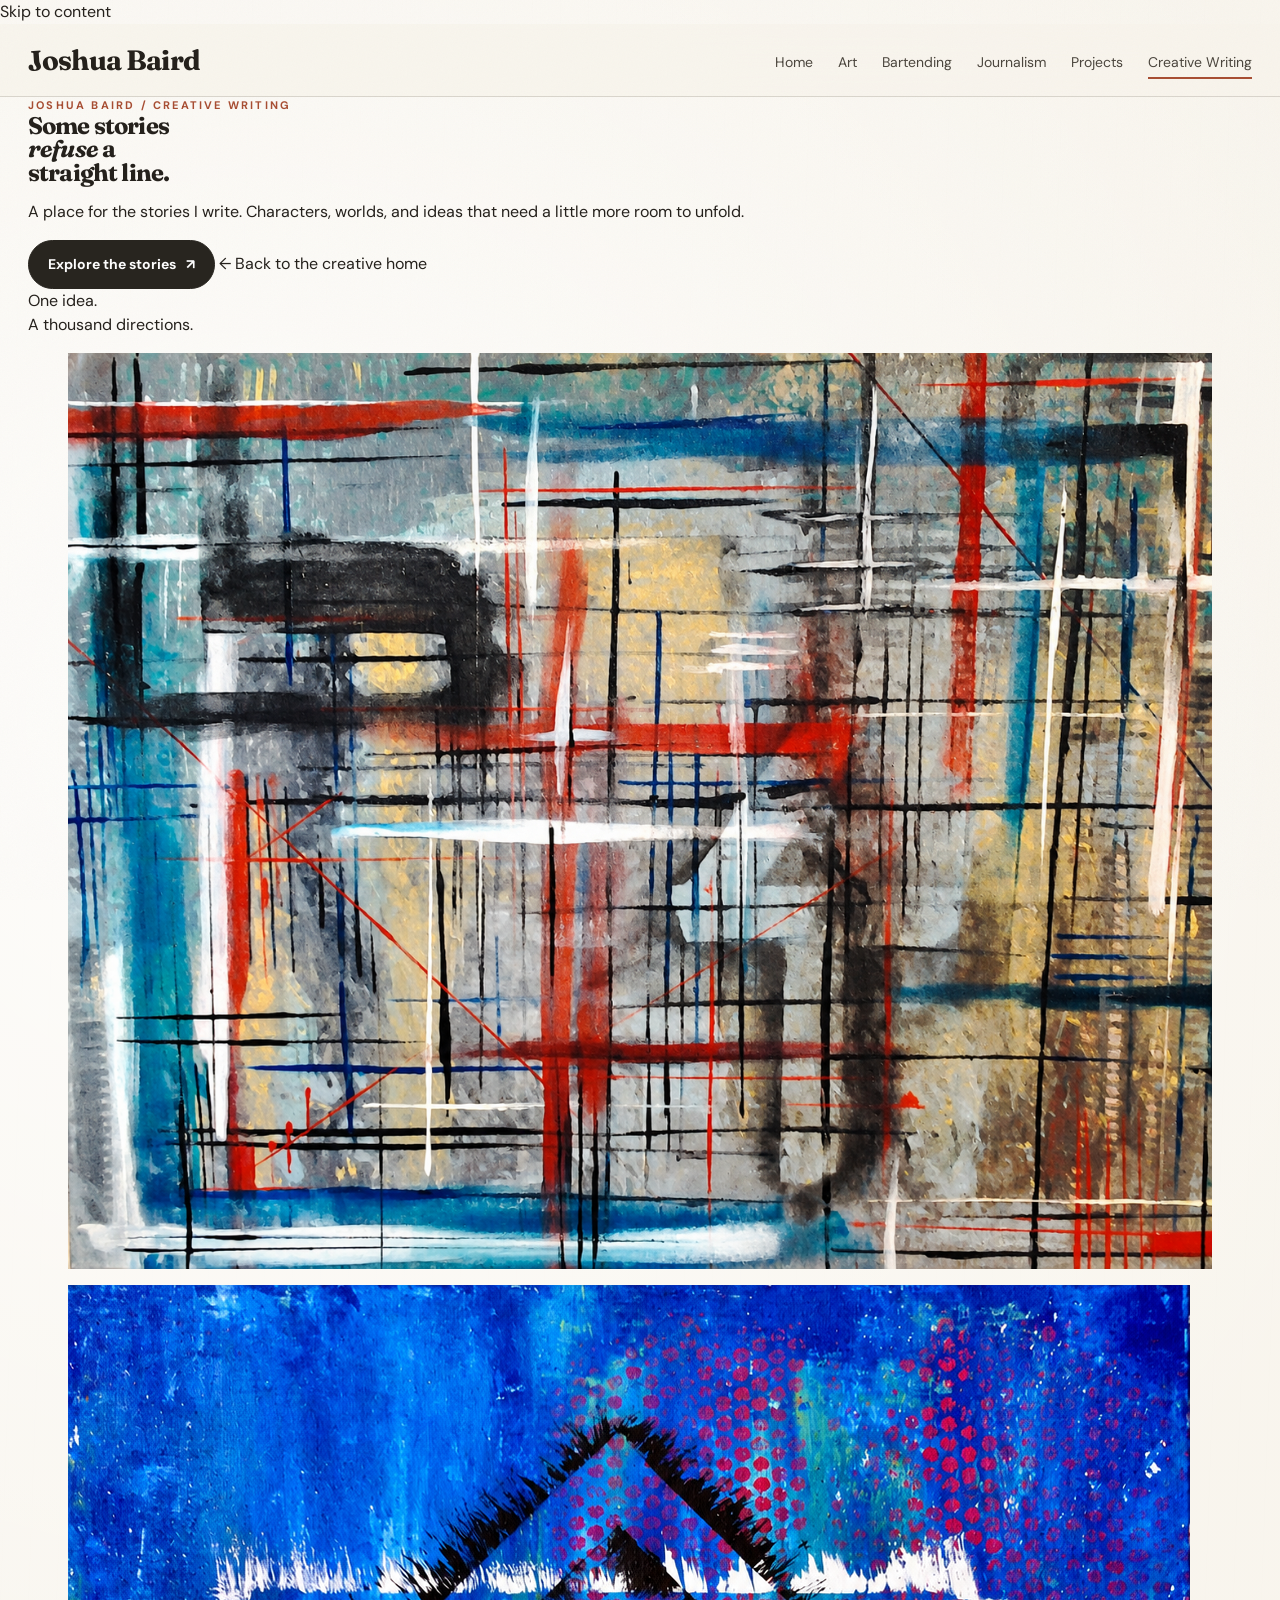
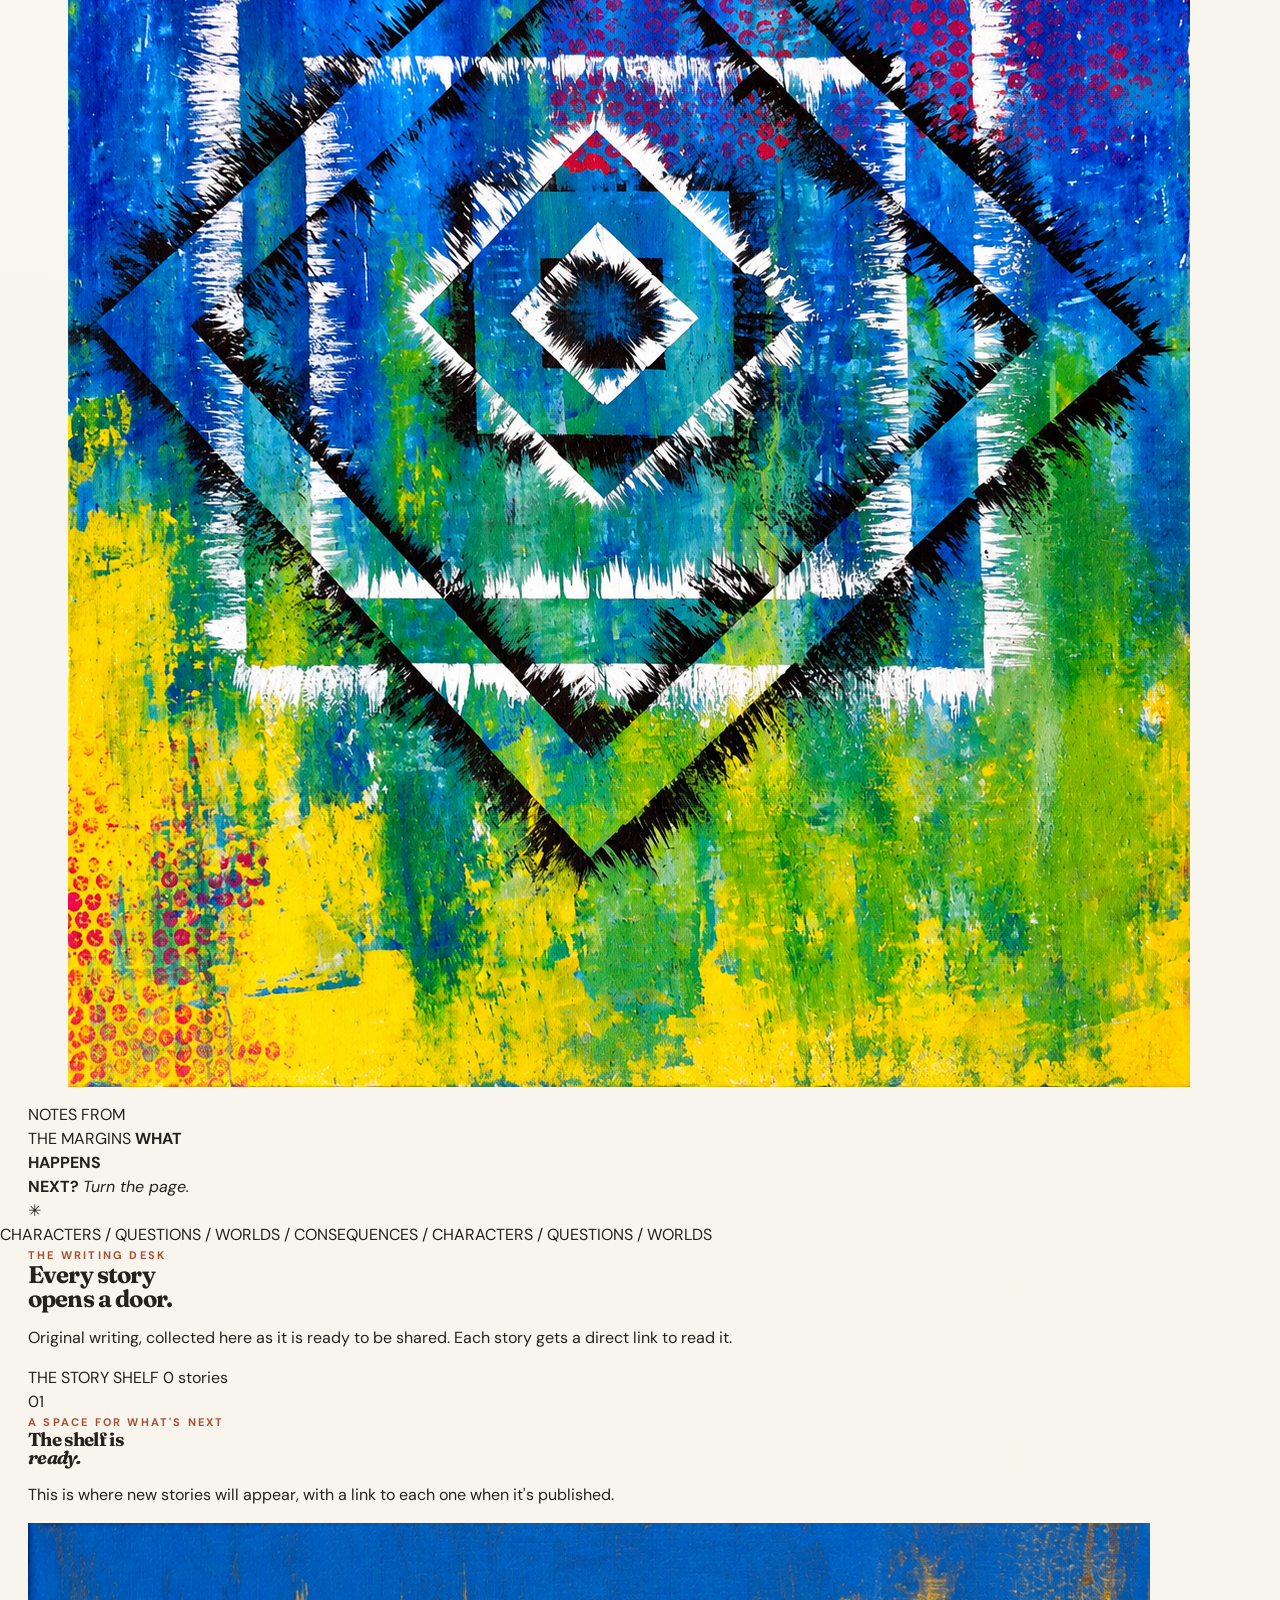
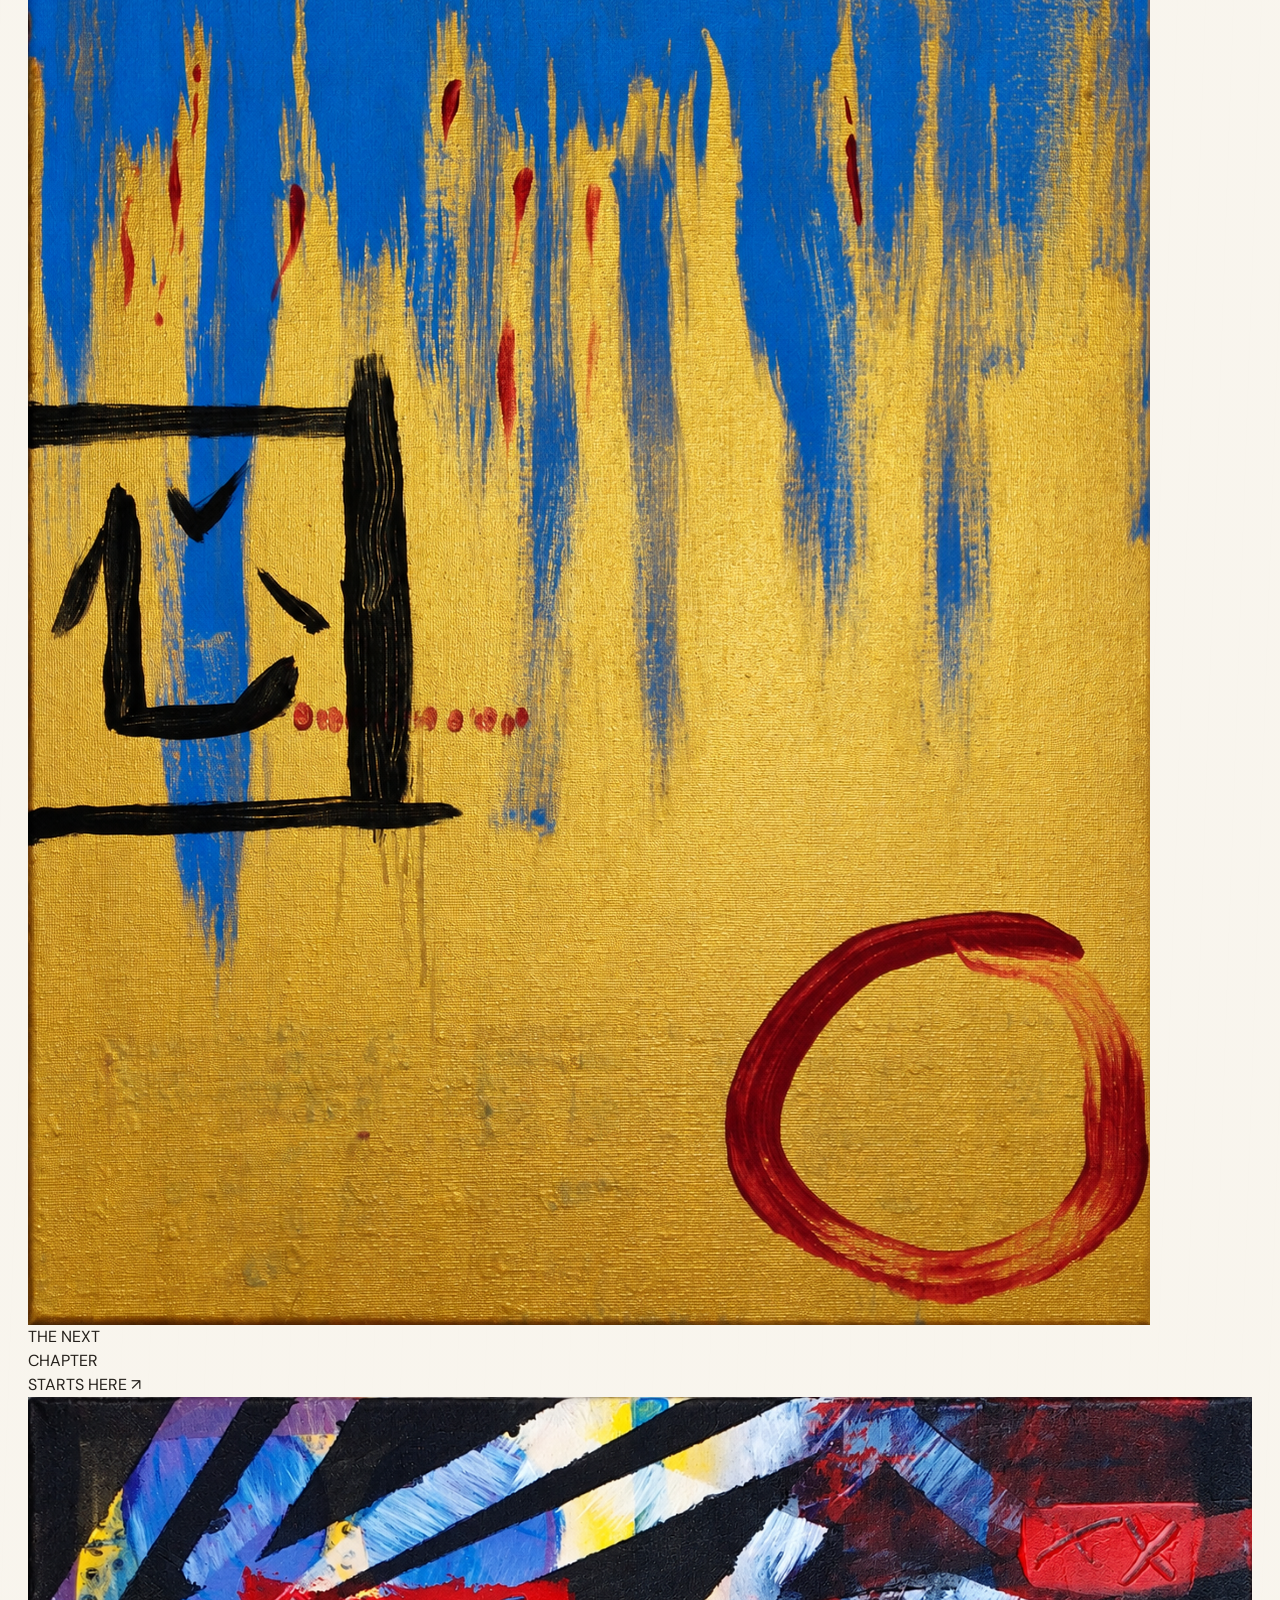
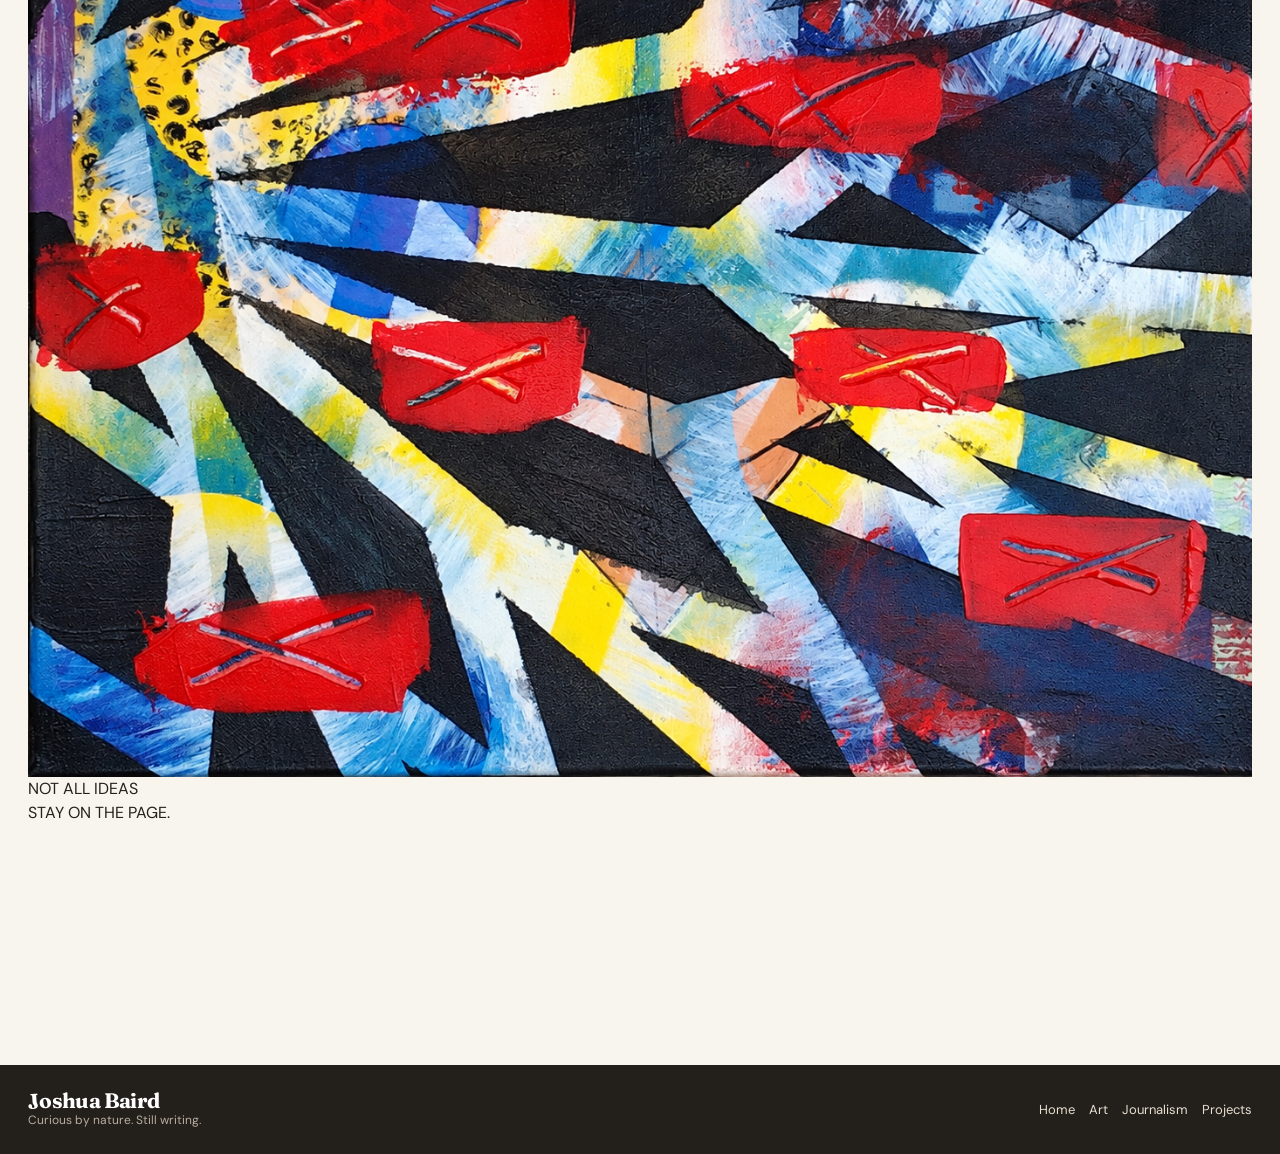
==== creative-writing.html @ a019158e "Add artistic Creative Writing landing page" ====
<!doctype html>
<html lang="en">
<head>
<meta charset="utf-8">
<meta name="viewport" content="width=device-width,initial-scale=1">
<meta name="description" content="Creative writing by Joshua Baird: original stories, developing worlds, and new work as it is published.">
<title>Creative Writing — Joshua Baird</title>
<link rel="stylesheet" href="assets/css/site.css">
<link rel="stylesheet" href="assets/css/creative-writing.css">
</head>
<body class="site-shell writing-page">
<a class="cw-skip-link" href="#main-content">Skip to content</a>
<nav class="nav" aria-label="Main navigation">
  <div class="container nav-inner">
    <a class="brand" href="index.html"><span class="brand-j">J</span>oshua Baird</a>
    <button class="menu-btn" type="button" aria-label="Menu" aria-expanded="false" aria-controls="writing-nav">☰</button>
    <div class="nav-links" id="writing-nav">
      <a href="index.html">Home</a>
      <a href="art.html">Art</a>
      <a href="bartending.html">Bartending</a>
      <a href="journalism.html">Journalism</a>
      <a href="projects.html">Projects</a>
      <a class="active" aria-current="page" href="creative-writing.html">Creative Writing</a>
    </div>
  </div>
</nav>
<main id="main-content">
  <section class="cw-hero">
    <div class="cw-paint cw-paint-blue" aria-hidden="true"></div>
    <div class="cw-paint cw-paint-red" aria-hidden="true"></div>
    <div class="cw-paint cw-paint-ink" aria-hidden="true"></div>
    <div class="container cw-hero-grid">
      <div class="cw-hero-copy reveal">
        <div class="eyebrow">Joshua Baird / Creative Writing</div>
        <h1>Some stories<br><em>refuse</em> a<br>straight line<span class="cw-period">.</span></h1>
        <p>A place for the stories I write. Characters, worlds, and ideas that need a little more room to unfold.</p>
        <div class="cw-hero-actions">
          <a class="btn cw-ink-btn" href="#stories">Explore the stories <span aria-hidden="true">↗</span></a>
          <a class="cw-back-link" href="index.html">← Back to the creative home</a>
        </div>
        <div class="cw-hand-note" aria-hidden="true">One idea.<br>A thousand directions.</div>
      </div>
      <div class="cw-hero-collage reveal" aria-label="A collage of original abstract art and overlapping pages">
        <figure class="cw-art cw-art-grid"><img src="assets/img/art/grid-lines.png" alt="Abstract artwork with layered grid lines by Joshua Baird"></figure>
        <figure class="cw-art cw-art-blue"><img src="assets/img/art/blue-diamond.png" alt="Blue geometric abstract artwork by Joshua Baird"></figure>
        <div class="cw-paper-sheet cw-paper-back" aria-hidden="true"></div>
        <div class="cw-paper-sheet cw-paper-front" aria-hidden="true">
          <span>NOTES FROM<br>THE MARGINS</span>
          <span class="cw-paper-rule"></span>
          <span class="cw-paper-lines"></span>
          <strong>WHAT<br>HAPPENS<br>NEXT?</strong>
          <i>Turn the page.</i>
        </div>
        <div class="cw-tape cw-tape-top" aria-hidden="true"></div>
        <div class="cw-collage-star" aria-hidden="true">✳</div>
      </div>
    </div>
    <div class="cw-hero-ribbon" aria-hidden="true">CHARACTERS / QUESTIONS / WORLDS / CONSEQUENCES / CHARACTERS / QUESTIONS / WORLDS</div>
  </section>

  <section id="stories" class="cw-library">
    <div class="container">
      <div class="cw-library-heading reveal">
        <div>
          <div class="eyebrow">The writing desk</div>
          <h2>Every story<br>opens a door.</h2>
        </div>
        <p>Original writing, collected here as it is ready to be shared. Each story gets a direct link to read it.</p>
      </div>

      <div class="cw-shelf-head">
        <span>THE STORY SHELF</span>
        <span class="cw-shelf-count" data-writing-count aria-live="polite">0 stories</span>
      </div>
      <div class="cw-filters" data-writing-filters hidden aria-label="Filter stories by category"></div>
      <div class="cw-story-grid" data-writing-list aria-live="polite"></div>
      <div class="cw-empty-state reveal" data-writing-empty>
        <div class="cw-empty-left">
          <span class="cw-empty-number" aria-hidden="true">01</span>
          <div class="eyebrow">A space for what's next</div>
          <h3>The shelf is<br><em>ready.</em></h3>
          <p>This is where new stories will appear, with a link to each one when it's published.</p>
        </div>
        <div class="cw-empty-art" aria-hidden="true">
          <img src="assets/img/art/gold-blue-circle.png" alt="">
          <span>THE NEXT<br>CHAPTER<br>STARTS HERE ↗</span>
        </div>
      </div>
      <p class="cw-load-error" data-writing-error role="status" hidden>The story list could not be loaded. Please try again later.</p>
    </div>
  </section>

  <section class="cw-notebook">
    <div class="container cw-notebook-grid">
      <div class="cw-notebook-image reveal">
        <img src="assets/img/art/shards-red-x.png" alt="Abstract painting with bold red shapes by Joshua Baird" loading="lazy">
        <span>NOT ALL IDEAS<br>STAY ON THE PAGE.</span>
      </div>
      <div class="cw-notebook-copy reveal">
        <div class="eyebrow">Beyond the first draft</div>
        <h2>Curiosity<br>doesn't stay<br><em>in the margins.</em></h2>
        <p>Some stories begin with a person. Some begin with a question. The interesting part is finding out where they go.</p>
        <a class="btn cw-ink-btn" href="art.html">Explore the art <span aria-hidden="true">↗</span></a>
        <div class="cw-notebook-script" aria-hidden="true">Write. Rewrite.<br>See what survives.</div>
      </div>
    </div>
  </section>
</main>
<footer class="footer cw-footer">
  <div class="container footer-inner">
    <div>
      <div class="brand"><span class="brand-j">J</span>oshua Baird</div>
      <div class="footer-small">Curious by nature. Still writing.</div>
    </div>
    <div class="footer-links">
      <a href="index.html">Home</a>
      <a href="art.html">Art</a>
      <a href="journalism.html">Journalism</a>
      <a href="projects.html">Projects</a>
    </div>
  </div>
</footer>
<script src="assets/js/site.js"></script>
<script src="assets/js/creative-writing.js"></script>
</body>
</html>
---- assets/css/site.css ----
@import url('https://fonts.googleapis.com/css2?family=Caveat:wght@500;600;700&family=DM+Sans:wght@400;500;600;700&family=Fraunces:opsz,wght@9..144,600;9..144,700;9..144,800&display=swap');

:root{
  --paper:#f4efe6;--paper-2:#fbf8f1;--ink:#25211c;--muted:#675f55;--rust:#a84e33;--rust-2:#7f3727;
  --char:#28251f;--sage:#75806f;--line:rgba(55,46,35,.16);--cream:#fffdf7;--gold:#c79444;
  --serif:'Fraunces',Georgia,serif;--sans:'DM Sans',system-ui,sans-serif;--hand:'Caveat',cursive;
  --shadow:0 22px 60px rgba(67,48,28,.13);--radius:18px;
}
*{box-sizing:border-box}html{scroll-behavior:smooth}body{margin:0;color:var(--ink);font-family:var(--sans);background:var(--paper);line-height:1.5}a{color:inherit;text-decoration:none}img{display:block;max-width:100%}button{font:inherit}::selection{background:#dcb59f;color:#231a16}
body.site-shell{background:
  radial-gradient(circle at 20% 12%,rgba(255,255,255,.8),transparent 23%),
  linear-gradient(rgba(249,246,239,.94),rgba(249,246,239,.94)),
  repeating-linear-gradient(92deg,rgba(113,89,55,.08) 0 1px,transparent 1px 28px),
  #eee4d4;
}
body.site-shell:before{content:"";position:fixed;inset:0;pointer-events:none;z-index:1000;opacity:.22;mix-blend-mode:multiply;background-image:url("data:image/svg+xml,%3Csvg xmlns='http://www.w3.org/2000/svg' width='130' height='130'%3E%3Cfilter id='n'%3E%3CfeTurbulence type='fractalNoise' baseFrequency='.8' numOctaves='3' stitchTiles='stitch'/%3E%3C/filter%3E%3Crect width='100%25' height='100%25' filter='url(%23n)' opacity='.13'/%3E%3C/svg%3E")}

.container{width:min(1320px,calc(100% - 56px));margin:auto}.nav{position:sticky;top:0;z-index:80;background:rgba(248,244,236,.88);backdrop-filter:blur(18px);border-bottom:1px solid var(--line)}.nav-inner{height:72px;display:flex;align-items:center;justify-content:space-between;gap:28px}.brand{font:700 28px/1 var(--serif);letter-spacing:-.03em}.nav-links{display:flex;align-items:center;gap:25px;font-size:14px}.nav-links a{position:relative;padding:24px 0 20px;color:#4c463e}.nav-links a:after{content:"";position:absolute;left:0;right:100%;bottom:14px;height:2px;background:var(--rust);transition:.25s}.nav-links a:hover:after,.nav-links a.active:after{right:0}.nav-cta{padding:10px 15px!important;border-radius:999px;background:var(--char);color:white!important}.nav-cta:after{display:none}.menu-btn{display:none;background:none;border:0;font-size:24px}

.eyebrow{text-transform:uppercase;letter-spacing:.2em;font-size:11px;font-weight:700;color:var(--rust)}.display,h1,h2,h3{font-family:var(--serif);margin:0;line-height:.98;letter-spacing:-.035em}.hand{font-family:var(--hand);font-size:30px;line-height:1.05}.muted{color:var(--muted)}.btn{display:inline-flex;align-items:center;justify-content:center;gap:10px;border-radius:999px;padding:13px 19px;background:var(--char);color:white;border:1px solid var(--char);font-weight:700;font-size:14px;transition:.2s}.btn:hover{transform:translateY(-2px);box-shadow:0 12px 28px rgba(36,30,24,.16)}.btn.ghost{background:transparent;color:var(--char)}.btn.rust{background:var(--rust);border-color:var(--rust)}

/* Home */
.home-hero{position:relative;min-height:760px;display:grid;grid-template-columns:.9fr 1.1fr;align-items:center;gap:20px;padding:46px 0 12px;overflow:hidden}.home-hero:after{content:"";position:absolute;right:-10vw;top:8%;width:58vw;height:86%;background:url('../img/art/grid-lines.png') center/cover;opacity:.38;mix-blend-mode:multiply;clip-path:polygon(9% 6%,95% 0,86% 34%,100% 58%,77% 100%,37% 92%,0 64%,13% 31%);filter:saturate(1.1) contrast(1.02);z-index:-1}.hero-copy{padding:48px 0 76px;position:relative;z-index:3}.hero-copy h1{font-size:clamp(72px,9.7vw,150px);max-width:720px}.hero-copy .intro{max-width:620px;font-size:19px;color:#554e46;margin:24px 0 26px}.hero-btns{display:flex;gap:12px;flex-wrap:wrap}.hero-scribble{display:inline-block;margin:34px 0 0 36px;transform:rotate(-5deg);font:600 31px/1.05 var(--hand);position:relative}.hero-scribble:after{content:"";position:absolute;left:16px;right:4px;bottom:-7px;border-bottom:3px solid var(--rust);transform:rotate(-3deg)}
.hero-visual{height:690px;position:relative;display:flex;align-items:flex-end;justify-content:center;overflow:hidden}.hero-visual:before{content:"";position:absolute;left:10%;right:5%;top:13%;bottom:4%;background:linear-gradient(140deg,rgba(188,63,36,.06),rgba(42,47,45,.05));border-radius:48% 52% 16px 16px}.hero-portrait{height:620px;width:auto;position:relative;z-index:2;object-fit:contain;object-position:center top;filter:drop-shadow(0 24px 25px rgba(35,24,14,.2));clip-path:inset(0 0 9% 0)}.hero-rail{position:absolute;right:0;top:170px;width:170px;border-left:1px solid rgba(56,47,38,.3);padding-left:20px;font-size:12px;line-height:1.8;text-transform:uppercase;letter-spacing:.08em}.hero-note{position:absolute;right:8px;top:66px;transform:rotate(-8deg);font:600 28px/1.05 var(--hand);max-width:150px}

.route-section{padding:40px 0 90px}.section-title{font-size:clamp(46px,5vw,74px)}.route-head{display:flex;justify-content:space-between;align-items:end;gap:30px;margin-bottom:26px}.route-head .hand{max-width:270px;text-align:center;transform:rotate(4deg)}.route-grid{display:grid;grid-template-columns:repeat(4,1fr);gap:14px}.route-card{background:rgba(255,255,255,.66);border:1px solid rgba(56,47,38,.12);box-shadow:0 12px 30px rgba(48,35,22,.06);overflow:hidden;min-height:300px;display:flex;flex-direction:column;transition:.25s}.route-card:hover{transform:translateY(-5px);box-shadow:var(--shadow)}.route-visual{height:138px;position:relative;overflow:hidden;background:#d7d0c3}.route-visual img{width:100%;height:100%;object-fit:cover}.route-visual.mpl img{object-fit:cover}.route-visual.cc{background:radial-gradient(circle at 72% 30%,#6b727a 0 1px,transparent 2px),linear-gradient(135deg,#090a0d,#232831 55%,#090a0d);display:flex;align-items:center;justify-content:center;overflow:hidden}.route-visual.cc:before{content:"";position:absolute;width:6px;height:190px;background:#d7dde5;transform:rotate(38deg);box-shadow:0 0 18px rgba(255,255,255,.45)}.route-visual.cc:after{content:"THAT'S NOT CANON";font-family:'Air Americana',Impact,'Arial Narrow',sans-serif;letter-spacing:.06em;font-size:24px;color:white;position:relative;background:rgba(0,0,0,.58);padding:9px 12px;transform:rotate(-4deg)}.route-visual.blog{background:linear-gradient(120deg,#7a5439,#c69b6c 45%,#3c2b20);position:relative}.route-visual.blog:before{content:"";position:absolute;left:24%;top:12%;width:52%;height:80%;background:#eee6d8;transform:rotate(5deg);box-shadow:0 8px 24px rgba(0,0,0,.24)}.route-visual.blog:after{content:"";position:absolute;left:48%;top:25%;width:8px;height:80px;background:#1e1d1c;transform:rotate(45deg)}.route-visual.substack{background:radial-gradient(circle at 62% 42%,#f2a643 0 5%,#b56b28 6% 13%,#4b2d1c 35%,#1d1713 70%)}.route-body{padding:18px 18px 20px;display:flex;flex-direction:column;flex:1}.route-body h3{font-size:26px;margin-bottom:8px}.route-body p{font-size:14px;color:var(--muted);margin:0 0 18px}.route-arrow{margin-top:auto;font-size:23px;align-self:flex-end}

.about-band{padding:88px 0;background:rgba(255,252,246,.52);border-top:1px solid rgba(54,47,39,.08);border-bottom:1px solid rgba(54,47,39,.08);position:relative;overflow:hidden}.about-grid{display:grid;grid-template-columns:.86fr 1.14fr;gap:58px;align-items:center}.about-copy h2{font-size:clamp(54px,6vw,86px);max-width:760px}.about-copy p{font-size:17px;max-width:720px;color:#5a5248}.about-notes{min-height:330px;position:relative}.note-card{position:absolute;background:#fdfaf2;padding:26px 28px;box-shadow:0 14px 36px rgba(52,40,27,.12);border:1px solid rgba(71,56,39,.08);font:600 30px/1.05 var(--hand)}.note-card.one{left:6%;top:14%;transform:rotate(-5deg)}.note-card.two{right:6%;top:4%;transform:rotate(4deg)}.note-card.three{right:16%;bottom:4%;transform:rotate(-2deg)}.about-notes:after{content:"";position:absolute;inset:14% 22% 12% 20%;border:2px solid rgba(168,78,51,.35);border-radius:50%;transform:rotate(-11deg)}

.art-tease{padding:100px 0 110px}.tease-grid{display:grid;grid-template-columns:.65fr 1.35fr;gap:42px;align-items:center}.tease-copy h2{font-size:clamp(54px,6vw,84px)}.tease-copy p{color:var(--muted);font-size:17px}.tease-wall{display:grid;grid-template-columns:1fr 1.1fr 1fr;grid-template-rows:240px 240px;gap:14px;transform:rotate(-.5deg)}.tease-wall figure{margin:0;background:white;padding:8px 8px 34px;box-shadow:0 14px 30px rgba(42,31,21,.14);position:relative}.tease-wall figure:nth-child(1){grid-row:span 2;transform:rotate(-2deg)}.tease-wall figure:nth-child(2){transform:rotate(1.5deg)}.tease-wall figure:nth-child(3){grid-row:span 2;transform:rotate(2deg)}.tease-wall figure:nth-child(4){transform:rotate(-1deg)}.tease-wall img{width:100%;height:100%;object-fit:cover}.tease-wall figcaption{position:absolute;left:12px;bottom:7px;font:600 23px/1 var(--hand);color:#3c352f}

.motion{padding:90px 0;background:#efe7da;border-top:1px solid rgba(68,54,37,.08);border-bottom:1px solid rgba(68,54,37,.08)}.motion-head{display:grid;grid-template-columns:.5fr 1.5fr;gap:30px;align-items:end;margin-bottom:28px}.motion-head h2{font-size:clamp(50px,6vw,84px)}.motion-head p{color:var(--muted);max-width:660px}.motion-grid{display:grid;grid-template-columns:repeat(5,1fr);gap:13px}.motion-card{background:#fffaf1;border:1px solid rgba(55,43,31,.1);overflow:hidden;min-height:300px;transition:.25s}.motion-card:hover{transform:translateY(-5px)}.motion-img{height:150px;overflow:hidden;background:#28231f}.motion-img img{width:100%;height:100%;object-fit:cover}.motion-img.cc-project{background:linear-gradient(135deg,#050608,#252a31);display:grid;place-items:center;color:white;position:relative}.motion-img.cc-project:before{content:"";width:80%;height:2px;background:#d9dde0;box-shadow:0 -12px 0 rgba(217,221,224,.2),0 12px 0 rgba(217,221,224,.2);transform:rotate(-9deg)}.motion-img.cc-project span{position:absolute;font-family:'Air Americana',Impact,sans-serif;font-size:22px;letter-spacing:.05em}.motion-body{padding:14px}.motion-body h3{font-size:22px;line-height:1.05;margin-bottom:6px}.motion-body p{font-size:13px;color:var(--muted);margin:0}

.travel-close{position:relative;min-height:620px;background:#111;overflow:hidden;color:white;display:flex;align-items:flex-end}.travel-close img{position:absolute;inset:0;width:100%;height:100%;object-fit:cover;object-position:center 45%;filter:saturate(.9) contrast(1.02)}.travel-close:after{content:"";position:absolute;inset:0;background:linear-gradient(90deg,rgba(15,16,15,.1),rgba(14,14,14,.08) 43%,rgba(11,12,12,.72) 82%),linear-gradient(0deg,rgba(12,12,11,.6),transparent 45%)}.travel-close .container{position:relative;z-index:2;display:flex;justify-content:flex-end;padding-bottom:72px}.travel-copy{width:min(520px,100%)}.travel-copy h2{font-size:clamp(60px,7vw,104px);color:white}.travel-copy p{font-size:18px;color:#eee2d7}.travel-side-note{position:absolute;z-index:3;left:4.5vw;bottom:70px;font:600 34px/1 var(--hand);transform:rotate(-8deg);text-shadow:0 2px 14px rgba(0,0,0,.55)}
.footer{background:#231f1a;color:#e8dfd3;padding:25px 0}.footer-inner{display:flex;align-items:center;justify-content:space-between;gap:22px}.footer-small{font-size:12px;color:#b9ada0}.footer-links{display:flex;gap:14px;font-size:13px}.footer .brand{color:white;font-size:21px}

/* Common subpage */
.page-hero{padding:80px 0 72px;display:grid;grid-template-columns:1.05fr .95fr;gap:50px;align-items:center}.page-hero h1{font-size:clamp(70px,9vw,135px)}.page-hero p{font-size:19px;color:var(--muted);max-width:650px}.page-hero .hero-art-img{border:12px solid #f9f3e8;box-shadow:var(--shadow);transform:rotate(2deg);max-height:620px;width:100%;object-fit:cover}.sub-section{padding:90px 0}.sub-head{display:flex;justify-content:space-between;gap:30px;align-items:end;margin-bottom:34px}.sub-head h2{font-size:clamp(48px,6vw,80px)}.sub-head p{max-width:600px;color:var(--muted)}

/* Art */
.art-page .art-intro-visual{display:grid;grid-template-columns:1fr 1fr;gap:12px}.art-page .art-intro-visual img{width:100%;height:290px;object-fit:cover;box-shadow:var(--shadow)}.art-page .art-intro-visual img:first-child{grid-column:span 2;height:350px}.featured-art{display:grid;gap:110px}.art-feature{display:grid;grid-template-columns:1.12fr .88fr;gap:52px;align-items:center}.art-feature:nth-child(even){grid-template-columns:.88fr 1.12fr}.art-feature:nth-child(even) .feature-image{order:2}.feature-image{position:relative}.feature-image:before{content:"";position:absolute;inset:-14px 6% 16px -12px;border:1px solid rgba(80,62,42,.19);transform:rotate(-1.5deg)}.feature-image img{width:100%;max-height:760px;object-fit:contain;background:#ece5d8;box-shadow:var(--shadow);position:relative}.feature-copy h2{font-size:clamp(48px,5vw,72px)}.feature-copy p{color:var(--muted);font-size:17px}.gallery-grid{columns:3 300px;column-gap:16px}.gallery-grid img{width:100%;margin-bottom:16px;break-inside:avoid;background:#eee;box-shadow:0 10px 24px rgba(55,39,23,.11)}

/* Bartending */
.bar-page{background:#0e0b09;color:#f2e7d7;font-family:var(--sans);--bar-gold:#d1a15b;--bar-muted:#b9aa96}.bar-page .nav{background:rgba(14,11,9,.9);border-color:rgba(230,188,118,.17)}.bar-page .brand,.bar-page .nav-links a{color:#f4eadc}.bar-page .nav-cta{background:#c99854;color:#1a130d!important}.bar-page .eyebrow{color:var(--bar-gold)}.bar-wrap{background:radial-gradient(circle at 70% 10%,rgba(194,132,63,.12),transparent 26%),linear-gradient(rgba(12,10,8,.96),rgba(12,10,8,.96)),repeating-linear-gradient(90deg,#3d2517 0 80px,#27160e 80px 160px)}.bar-hero{min-height:850px;display:grid;grid-template-columns:.9fr 1.1fr;gap:42px;align-items:center}.bar-hero h1{font-size:clamp(70px,9vw,130px);color:white}.bar-hero p{font-size:19px;color:#cbbba7;max-width:620px}.bar-photo{position:relative;overflow:hidden;border:1px solid rgba(218,171,96,.23);box-shadow:0 30px 80px rgba(0,0,0,.5)}.bar-photo img{width:100%;height:690px;object-fit:cover;object-position:center 32%}.bar-photo:after{content:"";position:absolute;inset:0;box-shadow:inset 0 0 120px rgba(0,0,0,.25)}.bar-section{padding:100px 0;border-top:1px solid rgba(208,162,89,.13)}.bar-section h2{font-size:clamp(48px,6vw,80px);color:white}.bar-section p{color:var(--bar-muted)}.credential-grid{display:grid;grid-template-columns:.85fr 1.15fr;gap:46px;align-items:center}.credential-grid img{width:100%;box-shadow:0 28px 70px rgba(0,0,0,.45)}.credential-copy{border-left:1px solid rgba(214,168,96,.35);padding-left:40px}.credential-copy .big{font:700 clamp(60px,7vw,100px)/.87 var(--serif);color:white;margin:12px 0 24px}.values{display:flex;gap:10px;flex-wrap:wrap}.value{border:1px solid rgba(211,163,89,.32);border-radius:999px;padding:9px 13px;color:#e0cdb5;font-size:13px}.birds-feature{display:grid;grid-template-columns:.82fr 1.18fr;gap:18px}.birds-copy{background:linear-gradient(145deg,#23170f,#17110d);border:1px solid rgba(210,164,91,.14);padding:54px;display:flex;flex-direction:column;justify-content:center}.birds-copy h3{font-size:clamp(58px,6vw,86px);color:white}.birds-copy blockquote{font:600 48px/1 var(--hand);color:var(--bar-gold);margin:26px 0}.birds-photo img{width:100%;height:100%;min-height:590px;object-fit:cover;background:white}.origin-strip{display:grid;grid-template-columns:1fr 1fr;gap:14px;margin-top:14px}.origin-strip img{height:330px;width:100%;object-fit:cover}.drink-grid{display:grid;grid-template-columns:repeat(3,1fr);gap:14px}.drink-card{background:#16110e;border:1px solid rgba(210,164,91,.13)}.drink-card img{width:100%;aspect-ratio:1/1;object-fit:cover}.drink-card.wide{grid-column:span 2}.drink-card.wide img{aspect-ratio:2/1}.drink-copy{padding:18px}.drink-copy h3{font-size:30px;color:white}.drink-copy p{font-size:14px}.craft-grid{display:grid;grid-template-columns:1.25fr .75fr;gap:18px}.craft-grid img{width:100%;height:560px;object-fit:cover}.craft-note{padding:42px;background:#15110e;border:1px solid rgba(210,164,91,.13)}.timeline{display:grid;grid-template-columns:repeat(3,1fr);gap:14px}.milestone{border-top:1px solid var(--bar-gold);padding:26px;background:#15110e}.milestone .year{font:700 44px/1 var(--serif);color:var(--bar-gold)}.bar-social{display:flex;align-items:center;justify-content:space-between;gap:30px;background:linear-gradient(135deg,#17110d,#27180f);padding:42px;border:1px solid rgba(210,164,91,.2)}.bar-social h3{font-size:44px;color:white}.bar-page .btn{background:var(--bar-gold);border-color:var(--bar-gold);color:#1a130c}.bar-page .btn.ghost{background:transparent;color:#f2e7d7;border-color:rgba(242,231,215,.4)}

/* Journalism */
.journalism{background:#f2eadc}.journalism .page-hero{border-bottom:5px double #302a24}.journalism .page-hero h1{font-family:Georgia,serif;letter-spacing:-.055em}.press-kicker{font:700 14px/1 var(--sans);letter-spacing:.22em;text-transform:uppercase;border-top:5px solid #2a2622;border-bottom:1px solid #2a2622;padding:11px 0;margin-bottom:28px}.news-grid{display:grid;grid-template-columns:repeat(3,1fr);gap:18px}.news-card{background:#fffdf8;border:1px solid #cfc3b2;padding:12px;box-shadow:0 11px 28px rgba(72,52,30,.07)}.news-card img{width:100%;aspect-ratio:4/5;object-fit:cover;object-position:top}.news-card h3{font:700 27px/1.03 Georgia,serif;margin:15px 0 8px}.news-card p{font-size:14px;color:#655c51}.journal-note{columns:2 300px;column-gap:36px;font-family:Georgia,serif;font-size:17px;border-top:1px solid #35302a;border-bottom:1px solid #35302a;padding:30px 0}

/* Projects */
.projects-page .project-hero-art{background:linear-gradient(135deg,#eee4d6,#d7cab8);padding:35px;display:grid;place-items:center;min-height:520px}.projects-page .project-hero-art img{max-height:440px;object-fit:contain}.project-list{display:grid;gap:22px}.project-row{display:grid;grid-template-columns:.8fr 1.2fr;gap:30px;align-items:center;background:rgba(255,255,255,.52);border:1px solid rgba(69,53,36,.1);padding:22px}.project-row:nth-child(even){grid-template-columns:1.2fr .8fr}.project-row:nth-child(even) .project-media{order:2}.project-media{height:310px;overflow:hidden;background:#25211c}.project-media img{width:100%;height:100%;object-fit:cover}.project-media.cc-project{display:grid;place-items:center;background:linear-gradient(135deg,#050608,#272d35);color:white;position:relative}.project-media.cc-project:before{content:"THAT'S NOT CANON";font-family:'Air Americana',Impact,sans-serif;font-size:clamp(32px,4vw,56px);letter-spacing:.06em;transform:rotate(-4deg)}.project-copy h2{font-size:54px}.project-copy p{color:var(--muted)}

.reveal{opacity:0;transform:translateY(22px);transition:opacity .65s ease,transform .65s ease}.reveal.in{opacity:1;transform:none}
@media (prefers-reduced-motion:reduce){*{scroll-behavior:auto!important}.reveal{opacity:1;transform:none;transition:none}}

@media(max-width:1050px){.home-hero{grid-template-columns:1fr .9fr}.hero-copy h1{font-size:90px}.hero-rail{display:none}.route-grid{grid-template-columns:1fr 1fr}.motion-grid{grid-template-columns:repeat(3,1fr)}.about-grid,.tease-grid,.page-hero,.credential-grid,.birds-feature,.craft-grid,.project-row,.project-row:nth-child(even),.art-feature,.art-feature:nth-child(even){grid-template-columns:1fr}.project-row:nth-child(even) .project-media,.art-feature:nth-child(even) .feature-image{order:0}.news-grid{grid-template-columns:1fr 1fr}}
@media(max-width:760px){.container{width:min(100% - 32px,1320px)}.nav-inner{height:64px}.nav-links{display:none}.menu-btn{display:block}.home-hero{grid-template-columns:1fr;padding-top:22px}.hero-copy{padding-bottom:0}.hero-copy h1{font-size:clamp(68px,20vw,100px)}.hero-visual{height:520px}.hero-portrait{height:520px}.home-hero:after{width:110vw;right:-45vw;top:45%;height:55%}.hero-note{right:18px;top:18px}.route-grid,.news-grid{grid-template-columns:1fr}.about-grid{gap:25px}.about-notes{min-height:310px}.tease-wall{grid-template-columns:1fr 1fr;grid-template-rows:220px 220px}.tease-wall figure:nth-child(1),.tease-wall figure:nth-child(3){grid-row:auto}.tease-wall figure:nth-child(1){grid-column:span 2}.motion-head{grid-template-columns:1fr}.motion-grid{grid-template-columns:1fr 1fr}.travel-close{min-height:560px}.travel-close .container{justify-content:flex-start}.travel-copy{padding-top:250px}.travel-side-note{left:25px;top:70px;bottom:auto}.drink-grid{grid-template-columns:1fr 1fr}.timeline{grid-template-columns:1fr}.origin-strip{grid-template-columns:1fr}.footer-inner{align-items:flex-start;flex-direction:column}.gallery-grid{columns:2 220px}}
@media(max-width:500px){.route-grid,.motion-grid,.drink-grid{grid-template-columns:1fr}.drink-card.wide{grid-column:auto}.tease-wall{display:block}.tease-wall figure{margin-bottom:16px!important;height:340px!important}.tease-wall figure:nth-child(1){height:420px!important}.page-hero h1{font-size:66px}.bar-hero{min-height:auto;grid-template-columns:1fr;padding:60px 0}.bar-photo img{height:500px}.birds-copy{padding:32px}.news-grid{grid-template-columns:1fr}.gallery-grid{columns:1}}

/* Art v0.3 — expressive studio direction */
.art-page-v3{overflow-x:hidden;background:#f2ebdf}
.art-page-v3 .nav{background:rgba(247,242,233,.88)}
.art-v3-hero{position:relative;min-height:790px;overflow:hidden;border-bottom:1px solid rgba(41,31,22,.16);background:#d9d0c3}
.art-v3-wallpaper{position:absolute;inset:-26% -12%;overflow:hidden;background:#d7d1c7}
.art-v3-wallpaper:after{content:"";position:absolute;inset:0;background:linear-gradient(90deg,rgba(246,240,229,.9) 0%,rgba(246,240,229,.58) 42%,rgba(26,24,23,.08) 100%),linear-gradient(180deg,transparent 55%,rgba(238,228,211,.7) 100%)}
.art-v3-wallpaper img{width:100%;height:100%;object-fit:cover;transform:rotate(90deg) scale(1.28);filter:saturate(.68) contrast(1.14) brightness(.93)}
.art-v3-hero-inner{min-height:790px;display:flex;align-items:center;position:relative;z-index:2}
.art-v3-hero-copy{width:min(760px,72%);padding:85px 0 110px}
.art-v3-hero-copy h1{font-size:clamp(88px,11.4vw,174px);line-height:.78;letter-spacing:-.06em;max-width:900px;text-transform:none}
.art-v3-hero-copy h1 em{font-style:italic;color:var(--rust);font-weight:600}
.art-v3-hero-copy p{max-width:600px;font-size:19px;color:#4d463e;margin-top:34px}
.art-v3-scribble{font:600 36px/1.05 var(--hand);transform:rotate(-4deg);margin:38px 0 0 80px;width:max-content;position:relative}
.art-v3-scribble:after{content:"";position:absolute;left:20px;right:-22px;bottom:-12px;border-bottom:4px solid var(--rust);transform:rotate(-2deg)}
.art-v3-edge-word{position:absolute;right:-335px;top:360px;z-index:2;white-space:nowrap;font:700 12px/1 var(--sans);letter-spacing:.34em;color:rgba(42,34,27,.52);transform:rotate(90deg);transform-origin:center}

.art-v3-wide-break{position:relative;min-height:500px;background:#101315;overflow:hidden}
.art-v3-wide-break img{width:100%;height:610px;object-fit:cover;object-position:center;filter:saturate(1.06) contrast(1.04)}
.art-v3-wide-break:after{content:"";position:absolute;inset:0;background:linear-gradient(90deg,rgba(10,12,13,.78),rgba(10,12,13,.08) 57%,rgba(10,12,13,.15))}
.art-v3-wide-copy{position:absolute;left:max(28px,calc((100vw - 1320px)/2));top:50%;transform:translateY(-50%);z-index:2;color:#fff;max-width:520px}
.art-v3-wide-copy .eyebrow{color:#f1b16c}.art-v3-wide-copy h2{font-size:clamp(58px,7vw,104px);margin:10px 0 18px}.art-v3-wide-copy p{font-size:17px;color:#eee2d3;max-width:460px}

.art-v3-intro{display:grid;grid-template-columns:.9fr 1.1fr;gap:80px;align-items:center;padding:130px 0 120px}
.art-v3-intro-copy h2{font-size:clamp(64px,7vw,104px);max-width:720px}.art-v3-intro-copy p{font-size:18px;color:var(--muted);max-width:650px}
.art-v3-diamond-panel{position:relative;padding:28px 70px 40px 28px}
.art-v3-diamond-panel:before{content:"";position:absolute;inset:10% 0 0 10%;background:#1b2120;transform:rotate(3deg)}
.art-v3-diamond-panel img{position:relative;width:100%;max-height:650px;object-fit:contain;box-shadow:0 32px 70px rgba(42,31,21,.24);transform:rotate(-2deg);z-index:1}
.art-v3-vertical-note{position:absolute;right:4px;top:18%;z-index:2;font:600 28px/1.05 var(--hand);writing-mode:vertical-rl;transform:rotate(4deg);color:#2b251f}

.art-v3-feature-stage{padding:90px 0 130px;background:#171513;color:#f5ecdf;position:relative;overflow:hidden}
.art-v3-feature-stage:before{content:"";position:absolute;left:-8%;top:9%;width:115%;height:90px;background:var(--rust);opacity:.12;transform:rotate(-3deg)}
.art-v3-section-title{max-width:900px;margin-bottom:80px}.art-v3-section-title .eyebrow{color:#e5a066}.art-v3-section-title h2{font-size:clamp(60px,8vw,116px)}
.art-v3-story{display:grid;grid-template-columns:1.08fr .92fr;gap:70px;align-items:center;margin:0 0 150px;position:relative}.art-v3-story:last-child{margin-bottom:20px}.art-v3-story:nth-child(odd){grid-template-columns:.92fr 1.08fr}
.art-v3-story-image{position:relative}.art-v3-story-image:before{content:"";position:absolute;inset:-20px 7% 14px -16px;border:1px solid rgba(236,205,165,.32);transform:rotate(-2deg)}
.art-v3-story-image img{width:100%;max-height:760px;object-fit:contain;background:#0e0d0c;position:relative;box-shadow:0 30px 80px rgba(0,0,0,.35)}
.art-v3-story-copy{position:relative;padding:30px 20px}.art-v3-story-copy .eyebrow{color:#e5a066}.art-v3-story-copy h3{font-size:clamp(56px,6vw,92px);color:#fff;margin:14px 0 22px}.art-v3-story-copy p{font-size:18px;color:#cfc0af;max-width:620px}
.art-v3-number{position:absolute;right:3%;top:-50px;font:800 clamp(110px,15vw,220px)/1 var(--serif);color:rgba(255,255,255,.045);letter-spacing:-.08em}
.art-v3-story-crossroads .art-v3-story-copy{order:1}.art-v3-story-crossroads .art-v3-story-image{order:2}.art-v3-story-burn .art-v3-story-image{transform:rotate(-1deg)}

.art-v3-collision{display:grid;grid-template-columns:1fr .58fr 1fr;min-height:620px;background:#f0e7d8;overflow:hidden}
.art-v3-collision-a,.art-v3-collision-b{overflow:hidden;position:relative}.art-v3-collision img{width:100%;height:100%;object-fit:cover;filter:saturate(1.04) contrast(1.03)}
.art-v3-collision-a{transform:skewX(-4deg);margin-left:-45px}.art-v3-collision-a img{transform:skewX(4deg) scale(1.08)}
.art-v3-collision-b{transform:skewX(4deg);margin-right:-45px}.art-v3-collision-b img{transform:skewX(-4deg) scale(1.08)}
.art-v3-collision-copy{display:grid;place-items:center;padding:30px;position:relative;z-index:2}.art-v3-collision-copy span{font:800 clamp(42px,5vw,78px)/.88 var(--serif);letter-spacing:-.05em;text-align:center;transform:rotate(-3deg)}

.art-v3-gallery{padding:130px 0}.art-v3-gallery-head{display:grid;grid-template-columns:1fr .8fr;gap:50px;align-items:end;margin-bottom:52px}.art-v3-gallery-head h2{font-size:clamp(70px,8vw,118px)}.art-v3-gallery-head p{font-size:17px;color:var(--muted);max-width:560px}
.art-v3-gallery-grid{display:grid;grid-template-columns:1.1fr .8fr 1fr;grid-template-rows:430px 330px;gap:18px;align-items:stretch}.art-v3-gallery-grid figure{margin:0;position:relative;background:#fff;padding:10px 10px 42px;box-shadow:0 20px 45px rgba(50,36,23,.14);overflow:hidden}.art-v3-gallery-grid img{width:100%;height:100%;object-fit:cover}.art-v3-gallery-grid figcaption{position:absolute;left:14px;bottom:9px;font:600 25px/1 var(--hand)}.art-v3-gallery-grid .g1{grid-row:span 2;transform:rotate(-1.5deg)}.art-v3-gallery-grid .g2{transform:rotate(1.4deg)}.art-v3-gallery-grid .g3{transform:rotate(-.7deg)}.art-v3-gallery-grid .g4{grid-column:2/span 2;transform:rotate(.8deg)}

.art-v3-exit{padding:100px 0;background:#d8c8b2;position:relative;overflow:hidden}.art-v3-exit:before{content:"";position:absolute;width:70%;height:160%;left:-24%;top:-30%;border-radius:50%;border:1px solid rgba(84,55,36,.2)}.art-v3-exit-inner{display:grid;grid-template-columns:1.2fr 1fr auto;gap:50px;align-items:end;position:relative}.art-v3-exit h2{font-size:clamp(58px,7vw,100px)}.art-v3-exit p{color:#554b41;max-width:560px;margin:0 0 8px}

@media(max-width:1050px){.art-v3-intro,.art-v3-story,.art-v3-story:nth-child(odd),.art-v3-gallery-head,.art-v3-exit-inner{grid-template-columns:1fr}.art-v3-story-crossroads .art-v3-story-copy,.art-v3-story-crossroads .art-v3-story-image{order:initial}.art-v3-collision{grid-template-columns:1fr}.art-v3-collision-a,.art-v3-collision-b{min-height:460px;transform:none;margin:0}.art-v3-collision-a img,.art-v3-collision-b img{transform:none}.art-v3-collision-copy{min-height:260px}.art-v3-gallery-grid{grid-template-columns:1fr 1fr;grid-template-rows:auto}.art-v3-gallery-grid figure{height:480px}.art-v3-gallery-grid .g1,.art-v3-gallery-grid .g4{grid-row:auto;grid-column:auto}.art-v3-hero-copy{width:82%}}
@media(max-width:760px){.art-v3-hero{min-height:680px}.art-v3-hero-inner{min-height:680px}.art-v3-hero-copy{width:100%;padding:70px 0}.art-v3-hero-copy h1{font-size:clamp(70px,20vw,110px)}.art-v3-scribble{margin-left:10px;font-size:30px}.art-v3-wide-break img{height:520px}.art-v3-wide-copy{left:24px;right:24px}.art-v3-intro{gap:40px;padding:90px 0}.art-v3-diamond-panel{padding:10px 40px 20px 10px}.art-v3-story{gap:30px;margin-bottom:90px}.art-v3-gallery-grid{grid-template-columns:1fr}.art-v3-gallery-grid figure{height:auto;min-height:420px}.art-v3-exit-inner{gap:28px}}

/* Homepage real-life photo */
.about-photo{position:relative;padding:8px 0 0;max-width:760px;justify-self:end;width:100%}
.about-photo-frame{position:relative;z-index:2;background:#fbf7ee;padding:12px 12px 46px;box-shadow:0 22px 45px rgba(53,39,27,.18);transform:rotate(-2deg)}
.about-photo-frame:before,.about-photo-frame:after{content:"";position:absolute;width:106px;height:26px;background:rgba(205,190,166,.64);top:-10px;z-index:3}.about-photo-frame:before{left:34px;transform:rotate(-6deg)}.about-photo-frame:after{right:34px;transform:rotate(7deg)}
.about-photo-frame img{width:100%;aspect-ratio:1.08/1;object-fit:cover;object-position:center 46%}
.about-photo-captions{display:grid;grid-template-columns:.72fr 1.28fr;gap:28px;align-items:start;margin:24px 18px 0 28px;position:relative;z-index:3}
.about-photo-note{font:600 31px/1.05 var(--hand);transform:rotate(-4deg)}.about-photo-note:after{content:"";display:block;width:88px;border-bottom:3px solid var(--rust);margin:8px 0 0 18px;transform:rotate(-4deg)}
.about-photo-words{font:600 20px/1.25 var(--hand);transform:rotate(2deg);max-width:360px}

/* Bartending v0.4 — whiskey room / leather lounge */
.bar-page-v4{--walnut:#2a160d;--walnut2:#4b2a19;--espresso:#0c0806;--leather:#1c1210;--brass:#c6974e;--brass-hi:#e0bd78;--cream-bar:#f1e4d0;--smoke:#a99b89;background:#0c0806;color:var(--cream-bar);overflow-x:hidden}
.bar-page-v4:before{content:"";position:fixed;inset:0;pointer-events:none;z-index:1000;opacity:.16;mix-blend-mode:screen;background-image:url("data:image/svg+xml,%3Csvg xmlns='http://www.w3.org/2000/svg' width='130' height='130'%3E%3Cfilter id='n'%3E%3CfeTurbulence type='fractalNoise' baseFrequency='.76' numOctaves='3' stitchTiles='stitch'/%3E%3C/filter%3E%3Crect width='100%25' height='100%25' filter='url(%23n)' opacity='.18'/%3E%3C/svg%3E")}
.bar-page-v4 .bar-v4-nav{background:linear-gradient(180deg,rgba(16,9,5,.96),rgba(19,11,7,.91));border-bottom:1px solid rgba(222,180,109,.22);box-shadow:0 10px 35px rgba(0,0,0,.28)}
.bar-page-v4 .nav-links a{color:#e7d6be}.bar-page-v4 .nav-links a:after{background:var(--brass-hi)}
.bar-page-v4 .eyebrow{color:var(--brass-hi)}
.bar-page-v4 .btn{background:linear-gradient(#ddb76e,#b9853d);border-color:#e4c386;color:#1b0f08;box-shadow:inset 0 1px 0 rgba(255,255,255,.35),0 10px 26px rgba(0,0,0,.28)}
.bar-page-v4 .btn:hover{box-shadow:inset 0 1px 0 rgba(255,255,255,.35),0 14px 32px rgba(0,0,0,.4)}

.bar-v4-hero{position:relative;min-height:900px;display:flex;align-items:stretch;overflow:hidden;background:#0a0705}
.bar-v4-hero-photo{position:absolute;inset:0 0 0 auto;width:72%;height:100%;object-fit:cover;object-position:center center;filter:saturate(.9) contrast(1.03) brightness(.83)}
.bar-v4-hero-shade{position:absolute;inset:0;background:linear-gradient(90deg,#0b0705 0%,rgba(11,7,5,.98) 33%,rgba(11,7,5,.72) 52%,rgba(11,7,5,.1) 78%),linear-gradient(0deg,rgba(5,3,2,.58),transparent 40%)}
.bar-v4-hero:before{content:"";position:absolute;left:0;right:0;bottom:0;height:86px;background:linear-gradient(#2f190f,#1b0f09 38%,#100906 39%,#381e11 49%,#1d0f08 72%,#0b0705);box-shadow:0 -8px 30px rgba(0,0,0,.5),inset 0 2px 0 rgba(212,158,84,.16);z-index:3}
.bar-v4-lamp{position:absolute;width:240px;height:240px;border-radius:50%;background:radial-gradient(circle,rgba(239,173,82,.24),rgba(217,137,48,.07) 35%,transparent 70%);filter:blur(6px);z-index:2}.bar-v4-lamp.lamp-a{top:-50px;left:28%}.bar-v4-lamp.lamp-b{right:6%;top:8%}
.bar-v4-hero-inner{position:relative;z-index:4;display:flex;align-items:center;min-height:900px;padding-bottom:80px}
.bar-v4-hero-copy{width:min(680px,54%);padding:95px 0 100px}
.bar-v4-kicker{font:700 12px/1 var(--sans);text-transform:uppercase;letter-spacing:.3em;color:var(--brass-hi);margin-bottom:26px}
.bar-v4-hero-copy h1{font-size:clamp(88px,10vw,154px);line-height:.78;color:#fff7eb;text-shadow:0 8px 34px rgba(0,0,0,.46)}
.bar-v4-hero-copy p{font-size:19px;max-width:610px;color:#d5c3ad;margin:32px 0 0;line-height:1.65}
.bar-v4-hero-actions{display:flex;align-items:center;gap:24px;flex-wrap:wrap;margin-top:34px}.bar-v4-text-link{font-size:13px;text-transform:uppercase;letter-spacing:.12em;color:#dbc6aa;border-bottom:1px solid rgba(219,198,170,.36);padding-bottom:6px}
.bar-v4-barrail{position:absolute;z-index:5;left:0;right:0;bottom:24px;display:flex;justify-content:center;gap:7vw;font-size:10px;letter-spacing:.35em;color:#bda98e}

.bar-v4-room{position:relative;padding:130px 0 150px;background:linear-gradient(rgba(34,17,10,.86),rgba(25,13,8,.92)),repeating-linear-gradient(90deg,#3f2416 0 105px,#5a321d 106px 108px,#2e190f 109px 210px);box-shadow:inset 0 25px 70px rgba(0,0,0,.45)}
.bar-v4-room:before{content:"";position:absolute;inset:0;background:radial-gradient(circle at 76% 34%,rgba(222,158,72,.15),transparent 23%),radial-gradient(circle at 15% 10%,rgba(255,222,157,.05),transparent 24%)}
.bar-v4-room-grid{position:relative;display:grid;grid-template-columns:1fr .8fr;gap:90px;align-items:center}
.bar-v4-bio h2{font-size:clamp(58px,6.5vw,98px);color:#fff3e2;margin:12px 0 28px}.bar-v4-bio p{font-size:18px;color:#d3c0a8;max-width:760px}
.bar-v4-wall{position:relative;padding:54px 44px 80px;background:linear-gradient(145deg,#24140d,#3b2114);border:12px solid #140c08;box-shadow:inset 0 0 0 1px rgba(231,190,120,.17),0 32px 70px rgba(0,0,0,.46)}
.bar-v4-frame{padding:18px;background:linear-gradient(135deg,#80603d,#d5b076 25%,#5a3e25 52%,#e1c186 78%,#604327);box-shadow:0 22px 50px rgba(0,0,0,.45)}.bar-v4-frame img{width:100%;display:block;border:8px solid #130c08}
.bar-v4-plaque{position:absolute;left:50%;bottom:16px;transform:translateX(-50%);width:72%;background:linear-gradient(135deg,#7e592d,#d3a75d 35%,#9c7138 60%,#e3c173);color:#160e08;padding:12px 18px;text-align:center;border:2px solid #e6c986;box-shadow:0 8px 18px rgba(0,0,0,.42)}.bar-v4-plaque span{display:block;font-size:11px;letter-spacing:.25em}.bar-v4-plaque strong{display:block;font:700 22px/1.1 var(--serif)}.bar-v4-plaque em{font-style:normal;font-size:12px;text-transform:uppercase;letter-spacing:.15em}

.bar-v4-birds{display:grid;grid-template-columns:1.08fr .92fr;min-height:820px;background:#110b08;border-top:1px solid rgba(212,166,94,.18);border-bottom:1px solid rgba(212,166,94,.18)}
.bar-v4-birds-photo{min-height:820px;overflow:hidden;position:relative}.bar-v4-birds-photo:after{content:"";position:absolute;inset:0;box-shadow:inset -80px 0 100px rgba(12,8,5,.36)}.bar-v4-birds-photo img{width:100%;height:100%;object-fit:cover}
.bar-v4-birds-copy{padding:100px max(38px,7vw) 80px;display:flex;flex-direction:column;justify-content:center;background:radial-gradient(circle at 10% 30%,rgba(181,113,43,.1),transparent 32%),linear-gradient(145deg,#17100c,#0d0907)}
.bar-v4-birds-copy h2{font-size:clamp(74px,8vw,122px);color:#fff4e4;margin:12px 0 28px}.bar-v4-birds-copy p{font-size:17px;color:#cdbba3;max-width:650px}
.bar-v4-origin{display:grid;grid-template-columns:1fr 1fr;gap:10px;margin-top:30px}.bar-v4-origin figure{margin:0;background:#20130c;padding:8px 8px 34px;border:1px solid rgba(213,166,93,.15);position:relative}.bar-v4-origin img{width:100%;height:180px;object-fit:cover}.bar-v4-origin figcaption{position:absolute;bottom:8px;left:12px;font:600 20px/1 var(--hand);color:#ddc5a6}

.bar-v4-negroni{position:relative;min-height:860px;overflow:hidden;background:#120c08}.bar-v4-negroni-bg{position:absolute;inset:0}.bar-v4-negroni-bg img{width:100%;height:100%;object-fit:cover;filter:saturate(.95) brightness(.67) contrast(1.06)}.bar-v4-negroni:after{content:"";position:absolute;inset:0;background:linear-gradient(90deg,rgba(10,7,5,.88) 0%,rgba(10,7,5,.65) 48%,rgba(10,7,5,.22) 75%),linear-gradient(0deg,rgba(8,5,4,.5),transparent 55%)}
.bar-v4-negroni-inner{position:relative;z-index:2;min-height:860px;display:grid;grid-template-columns:1fr .72fr;gap:80px;align-items:center}.bar-v4-negroni-single{grid-template-columns:minmax(0,720px) 1fr}.bar-v4-negroni-single .bar-v4-negroni-copy{align-self:center}
.bar-v4-negroni-copy h2{font-size:clamp(90px,11vw,166px);color:#fff5e7;margin:10px 0 26px}.bar-v4-negroni-copy p{font-size:19px;max-width:620px;color:#dccab1}
.bar-v4-negroni-card{background:#f0e2ca;padding:11px 11px 50px;color:#25160e;box-shadow:0 28px 80px rgba(0,0,0,.55);transform:rotate(2.4deg);max-width:520px;justify-self:end}.bar-v4-negroni-card img{width:100%;aspect-ratio:16/10;object-fit:cover}.bar-v4-negroni-card span{display:block;font:600 29px/1 var(--hand);padding:12px 10px 0}

.bar-v4-backbar{padding:130px 0 150px;background:linear-gradient(rgba(24,13,8,.94),rgba(15,9,6,.97)),repeating-linear-gradient(0deg,transparent 0 300px,rgba(208,150,75,.18) 301px 304px,rgba(5,3,2,.8) 305px 318px),repeating-linear-gradient(90deg,#4a2918 0 120px,#321b11 121px 240px);position:relative}
.bar-v4-backbar:before{content:"";position:absolute;inset:0;background:radial-gradient(circle at 22% 0%,rgba(235,171,85,.13),transparent 25%),radial-gradient(circle at 82% 18%,rgba(235,171,85,.1),transparent 20%)}
.bar-v4-backbar .container{position:relative}.bar-v4-backbar-head{display:grid;grid-template-columns:1fr .75fr;gap:70px;align-items:end;margin-bottom:60px}.bar-v4-backbar-head h2{font-size:clamp(66px,8vw,116px);color:#fff0dd}.bar-v4-backbar-head p{font-size:17px;color:#cbb79c;max-width:580px}
.bar-v4-shelf{display:grid;grid-template-columns:repeat(12,1fr);gap:18px;align-items:start;grid-auto-flow:dense}.bar-v4-drink{grid-column:span 4;background:linear-gradient(145deg,#1b100a,#100a07);border:1px solid rgba(220,174,102,.18);box-shadow:0 22px 45px rgba(0,0,0,.34);position:relative;overflow:hidden}.bar-v4-drink:nth-child(2),.bar-v4-drink:nth-child(8){transform:translateY(34px)}.bar-v4-drink.tall{grid-row:span 2}.bar-v4-drink img{width:100%;aspect-ratio:1/1;object-fit:cover;filter:saturate(.93) contrast(1.02)}.bar-v4-drink>div{padding:18px 19px 22px;border-top:1px solid rgba(216,166,91,.16)}.bar-v4-drink span{font-size:10px;text-transform:uppercase;letter-spacing:.22em;color:var(--brass-hi)}.bar-v4-drink h3{font-size:31px;color:#fff1de;margin:5px 0 8px}.bar-v4-drink p{font-size:13px;color:#bba991;margin:0}

.bar-v4-workbench{padding:140px 0;background:linear-gradient(90deg,rgba(9,7,6,.97),rgba(23,16,12,.94)),repeating-linear-gradient(90deg,#2b211a 0 12px,#392b21 13px 14px);position:relative}.bar-v4-workbench:before{content:"";position:absolute;left:0;right:0;top:0;height:14px;background:linear-gradient(#a77944,#4a2a16 36%,#1d1008 78%);box-shadow:0 8px 20px rgba(0,0,0,.55)}
.bar-v4-workbench-grid{display:grid;grid-template-columns:1.05fr .95fr;gap:72px;align-items:center}.bar-v4-process-stack{position:relative;min-height:720px}.bar-v4-process-stack img{position:absolute;box-shadow:0 28px 70px rgba(0,0,0,.5);border:8px solid #1d120c}.bar-v4-process-stack .process-color{width:78%;left:0;top:0;transform:rotate(-2deg)}.bar-v4-process-stack .process-bw{width:68%;right:0;bottom:0;transform:rotate(3deg);border-color:#eadbc4}
.bar-v4-workbench-copy h2{font-size:clamp(62px,7vw,104px);color:#fff1df;margin:10px 0 25px}.bar-v4-workbench-copy p{font-size:18px;color:#cbb69b}.bar-v4-whiteboard{margin-top:30px;padding:10px;background:#d9c6a6;transform:rotate(-1.5deg);box-shadow:0 25px 60px rgba(0,0,0,.38)}.bar-v4-whiteboard img{width:100%;max-height:320px;object-fit:cover;filter:sepia(.06) contrast(1.03)}

.bar-v4-milestones{padding:130px 0;background:linear-gradient(rgba(31,18,12,.94),rgba(23,13,9,.96)),repeating-linear-gradient(90deg,#3c2316 0 96px,#28160f 97px 192px)}.bar-v4-milestone-head{margin-bottom:50px}.bar-v4-milestone-head h2{font-size:clamp(66px,8vw,112px);color:#fff0de}.bar-v4-milestone-grid{display:grid;grid-template-columns:.72fr 1.28fr;gap:56px;align-items:center}.bar-v4-event-photo{background:#efe0c8;padding:12px 12px 48px;transform:rotate(-2deg);box-shadow:0 25px 65px rgba(0,0,0,.4)}.bar-v4-event-photo img{width:100%;aspect-ratio:1/1.14;object-fit:cover}.bar-v4-brass-list{display:grid;gap:18px}.bar-v4-brass-item{display:grid;grid-template-columns:120px 1fr;column-gap:24px;align-items:center;padding:24px 28px;background:linear-gradient(145deg,#b78945,#e0bd78 48%,#9d713a);color:#1b1009;border:3px solid #e7cc94;box-shadow:inset 0 0 0 2px rgba(72,43,20,.42),0 14px 30px rgba(0,0,0,.35)}.bar-v4-brass-item span{grid-row:span 2;font:800 37px/1 var(--serif);border-right:1px solid rgba(62,36,17,.35);padding-right:18px}.bar-v4-brass-item strong{font:700 27px/1.1 var(--serif)}.bar-v4-brass-item p{margin:5px 0 0;color:#4b2d17}

.bar-v4-afterhours{padding:120px 0 130px;background:radial-gradient(circle at 75% 35%,rgba(202,141,60,.16),transparent 20%),linear-gradient(135deg,#080605,#17100c 55%,#0a0705)}.bar-v4-afterhours-inner{display:grid;grid-template-columns:1.15fr .85fr;gap:70px;align-items:end;border:1px solid rgba(218,171,99,.2);padding:60px;background:linear-gradient(145deg,rgba(65,37,22,.4),rgba(24,15,11,.38));box-shadow:inset 0 0 80px rgba(0,0,0,.28)}.bar-v4-afterhours h2{font-size:clamp(68px,8vw,116px);color:#fff0dc;margin:10px 0 18px}.bar-v4-afterhours p{color:#c5b198;max-width:650px}.bar-v4-instagram{font:700 clamp(28px,4vw,54px)/1 var(--serif);color:var(--brass-hi);border-bottom:1px solid rgba(224,189,120,.42);padding-bottom:14px;display:flex;justify-content:space-between;gap:22px}.bar-v4-footer{background:#090604;border-top:1px solid rgba(215,168,92,.2)}

@media(max-width:1050px){.about-grid{grid-template-columns:1fr}.about-photo{max-width:760px;justify-self:center}.bar-v4-room-grid,.bar-v4-negroni-inner,.bar-v4-workbench-grid,.bar-v4-milestone-grid,.bar-v4-afterhours-inner{grid-template-columns:1fr}.bar-v4-birds{grid-template-columns:1fr}.bar-v4-birds-photo{min-height:640px}.bar-v4-backbar-head{grid-template-columns:1fr}.bar-v4-negroni-card{justify-self:start}.bar-v4-shelf{grid-template-columns:repeat(6,1fr)}.bar-v4-drink{grid-column:span 3}.bar-v4-process-stack{min-height:760px}}
@media(max-width:760px){.about-photo{padding:8px 0 0}.about-photo-captions{grid-template-columns:1fr;gap:12px;margin:18px 10px 0}.about-photo-note{transform:rotate(-2deg)}.about-photo-words{font-size:18px;transform:none}.bar-v4-hero{min-height:820px}.bar-v4-hero-photo{width:100%;opacity:.65;object-position:63% center}.bar-v4-hero-shade{background:linear-gradient(90deg,rgba(9,6,4,.94),rgba(9,6,4,.55) 65%,rgba(9,6,4,.18)),linear-gradient(0deg,rgba(5,3,2,.65),transparent 55%)}.bar-v4-hero-inner{min-height:820px}.bar-v4-hero-copy{width:100%;padding-top:110px}.bar-v4-hero-copy h1{font-size:clamp(76px,22vw,118px)}.bar-v4-barrail{gap:22px;font-size:8px;letter-spacing:.18em}.bar-v4-room,.bar-v4-backbar,.bar-v4-workbench,.bar-v4-milestones{padding:90px 0}.bar-v4-room-grid{gap:45px}.bar-v4-wall{padding:30px 25px 70px}.bar-v4-birds-photo{min-height:520px}.bar-v4-birds-copy{padding:65px 28px}.bar-v4-origin{grid-template-columns:1fr}.bar-v4-negroni-inner{min-height:760px}.bar-v4-negroni-card{max-width:78%}.bar-v4-shelf{grid-template-columns:1fr}.bar-v4-drink{grid-column:auto!important;transform:none!important}.bar-v4-process-stack{min-height:570px}.bar-v4-brass-item{grid-template-columns:84px 1fr;padding:20px}.bar-v4-brass-item span{font-size:28px}.bar-v4-afterhours-inner{padding:34px 24px}}

/* =========================================================
   v0.5 — Workshop projects + continuous newspaper archive
   ========================================================= */

/* PROJECTS / WORKSHOP */
.workshop-page{background:#15100c;color:#efe6d5;min-height:100vh}.workshop-page .workshop-nav{background:rgba(24,16,11,.92);border-bottom:1px solid rgba(221,181,119,.17)}.workshop-page .workshop-nav .brand,.workshop-page .workshop-nav .nav-links a{color:#f3e8d5}.workshop-page .workshop-nav .nav-links a:after{background:#c58a48}
.workshop-hero{position:relative;overflow:hidden;min-height:850px;background:
  linear-gradient(90deg,rgba(10,7,5,.96) 0%,rgba(15,10,7,.9) 47%,rgba(21,14,9,.74) 100%),
  repeating-linear-gradient(90deg,#4b2c1b 0 115px,#382114 116px 230px);border-bottom:14px solid #090604}
.workshop-hero:before{content:"";position:absolute;inset:0;background:radial-gradient(circle at 78% 12%,rgba(237,172,86,.2),transparent 22%),radial-gradient(circle at 30% 88%,rgba(113,61,26,.2),transparent 30%);pointer-events:none}.workshop-glow{position:absolute;right:9%;top:0;width:3px;height:250px;background:#24140d;box-shadow:0 250px 0 #24140d}.workshop-glow:after{content:"";position:absolute;left:-30px;top:235px;width:64px;height:64px;border-radius:50%;background:radial-gradient(circle,#ffe2a2 0 13%,#cf8b3e 14% 23%,rgba(207,139,62,.14) 25% 60%,transparent 61%);box-shadow:0 0 55px rgba(238,169,78,.45)}
.workshop-hero-grid{min-height:850px;display:grid;grid-template-columns:1.02fr .98fr;gap:80px;align-items:center;position:relative;z-index:2}.workshop-copy{padding:90px 0}.workshop-stamp,.workshop-label{display:inline-block;font-size:11px;font-weight:800;letter-spacing:.23em;text-transform:uppercase;color:#d5a264;border:1px solid rgba(213,162,100,.42);padding:9px 12px;background:rgba(72,44,25,.28)}.workshop-copy h1{font-size:clamp(88px,10.6vw,166px);color:#fff4df;margin:18px 0 30px;text-shadow:0 6px 28px rgba(0,0,0,.34)}.workshop-copy p{font-size:19px;color:#cdbca5;max-width:700px}.workshop-scribble{font:600 34px/1.05 var(--hand);color:#e1c49b;margin:38px 0 0 8%;transform:rotate(-4deg);display:inline-block;border-bottom:3px solid #a95e37;padding-bottom:5px}
.workshop-bench{height:610px;position:relative;align-self:end}.pegboard{position:absolute;left:6%;right:4%;top:0;height:430px;background-color:#513221;background-image:radial-gradient(circle,#17100b 2px,transparent 2.5px);background-size:24px 24px;border:12px solid #2b190f;box-shadow:inset 0 0 60px rgba(0,0,0,.38),0 28px 70px rgba(0,0,0,.42)}.pegboard:after{content:"";position:absolute;left:8%;right:8%;bottom:54px;height:16px;background:linear-gradient(#b07b43,#6b3e20 45%,#2d180d);box-shadow:0 10px 18px rgba(0,0,0,.5)}.hook{position:absolute;width:50px;height:9px;background:#b3a38d;border-radius:12px;box-shadow:inset 0 0 0 2px rgba(35,26,20,.25)}.hook:after{content:"";position:absolute;right:-12px;top:-6px;width:15px;height:20px;border:4px solid #b3a38d;border-left:0;border-radius:0 14px 14px 0}.hook.h1{left:20%;top:90px}.hook.h2{left:55%;top:140px;transform:rotate(4deg)}.hook.h3{left:34%;top:255px;transform:rotate(-8deg)}.paper-note{position:absolute;background:#e9ddbd;color:#282016;padding:22px 24px;font:800 24px/1.05 var(--hand);box-shadow:0 12px 24px rgba(0,0,0,.3)}.note-a{right:12%;top:60px;transform:rotate(5deg)}.note-b{left:13%;bottom:82px;transform:rotate(-7deg)}.workbench-top{position:absolute;left:0;right:0;bottom:102px;height:74px;background:repeating-linear-gradient(90deg,#82502d 0 140px,#6f4225 141px 280px);border-top:6px solid #bb7d43;border-bottom:14px solid #2a160b;box-shadow:0 18px 28px rgba(0,0,0,.48)}.drawer-bank{position:absolute;left:8%;right:8%;bottom:0;height:102px;display:grid;grid-template-columns:repeat(3,1fr);gap:4px;background:#22130b;padding:8px}.drawer-bank span{background:linear-gradient(#57331f,#3d2416);border:1px solid #7e5231;position:relative}.drawer-bank span:after{content:"";position:absolute;left:50%;top:16px;transform:translateX(-50%);width:58px;height:9px;border-radius:9px;background:#17100b;box-shadow:0 0 0 2px #9d754f}
.workshop-section{padding:120px 0;background:linear-gradient(180deg,#21150e,#17100b);position:relative}.workshop-section:before{content:"";position:absolute;left:0;right:0;top:0;height:9px;background:linear-gradient(#a46a37,#472817 55%,#190d07)}.workshop-section-head{display:grid;grid-template-columns:1.2fr .8fr;gap:80px;align-items:end;margin-bottom:55px}.workshop-section-head h2,.shelf-head h2,.back-room h2{font-size:clamp(62px,7vw,108px);color:#fff0dc;margin:14px 0 0}.workshop-section-head p,.shelf-head p,.back-room p{color:#c5b39d;font-size:17px}.bench-grid{display:grid;grid-template-columns:1fr 1fr;gap:34px}.bench-card{background:#2a1a11;border:1px solid rgba(225,179,112,.18);box-shadow:0 30px 70px rgba(0,0,0,.35);overflow:hidden;position:relative}.bench-card:before{content:"";position:absolute;inset:12px;border:1px solid rgba(231,193,133,.1);pointer-events:none}.bench-card-media{height:390px;background:#1a110c;overflow:hidden;display:grid;place-items:center}.bench-card-media img{width:100%;height:100%;object-fit:cover}.bench-mpl .bench-card-media img{object-fit:contain;padding:40px;background:linear-gradient(135deg,#c7b79d,#7e6549)}.bench-card-media.cc-project{background:radial-gradient(circle at 68% 30%,#434a52 0 1px,transparent 2px),linear-gradient(135deg,#050608,#262c34)}.bench-card-media.cc-project:before{content:"THAT'S NOT CANON";font-family:'Air Americana',Impact,sans-serif;color:white;font-size:clamp(38px,5vw,70px);letter-spacing:.06em;transform:rotate(-5deg);text-shadow:0 3px 20px #000}.bench-card-copy{padding:28px 30px 34px}.bench-card-copy>span{font-size:10px;letter-spacing:.2em;color:#d09c5e}.bench-card-copy h3{font-size:44px;color:#fff0dd;margin:8px 0 14px}.bench-card-copy .cc-title{font-family:'Air Americana',Impact,sans-serif;text-transform:uppercase;letter-spacing:.035em}.bench-card-copy p{color:#c2b09a}.bench-card-copy a{display:inline-block;margin-top:12px;color:#e4b574;font-weight:700;border-bottom:1px solid rgba(228,181,116,.45)}
.shelf-room{padding:120px 0 150px;background:linear-gradient(rgba(24,15,10,.9),rgba(15,9,6,.94)),repeating-linear-gradient(90deg,#4d2d1b 0 110px,#351e12 111px 220px);position:relative}.shelf-head{max-width:920px;margin-bottom:55px}.shelf-run{display:grid;grid-template-columns:repeat(4,1fr);gap:22px;align-items:end;padding-bottom:42px;position:relative}.shelf-run:after{content:"";position:absolute;left:-2%;right:-2%;bottom:15px;height:27px;background:linear-gradient(#9d6635,#6e3f21 45%,#2b170c 72%);box-shadow:0 16px 25px rgba(0,0,0,.5)}.shelf-object{min-height:390px;background:#20130d;border:1px solid rgba(231,187,120,.18);padding:12px 12px 26px;position:relative;z-index:2;box-shadow:0 20px 44px rgba(0,0,0,.38);transition:.25s}.shelf-object:hover{transform:translateY(-7px)}.shelf-object:nth-child(2){transform:translateY(28px)}.shelf-object:nth-child(2):hover{transform:translateY(21px)}.shelf-object:nth-child(4){transform:translateY(18px)}.object-image{height:255px;background:#0e0906;overflow:hidden;margin-bottom:18px}.object-image img{width:100%;height:100%;object-fit:cover}.shelf-object strong{display:block;font:700 31px/1 var(--serif);color:#fff0dd}.shelf-object span{display:block;margin-top:8px;color:#bdaa92;font-size:13px}.canvas-crate{transform:rotate(-1deg)}.paper-crate{transform:rotate(1.1deg)}.future-crate{background:linear-gradient(145deg,#302014,#1e130c);display:flex;flex-direction:column;justify-content:flex-end}.jar-row{display:flex;align-items:flex-end;justify-content:center;gap:12px;height:255px;padding-bottom:20px}.jar-row i{display:block;width:44px;height:110px;border:3px solid rgba(222,201,168,.62);border-radius:8px 8px 18px 18px;background:linear-gradient(180deg,transparent 0 45%,rgba(143,70,37,.65) 46% 100%);box-shadow:inset 0 0 18px rgba(255,255,255,.08)}.jar-row i:nth-child(2){height:150px;background:linear-gradient(180deg,transparent 0 40%,rgba(116,105,46,.65) 41%)}.jar-row i:nth-child(3){height:125px;background:linear-gradient(180deg,transparent 0 48%,rgba(116,46,42,.65) 49%)}.jar-row i:nth-child(4){height:165px;background:linear-gradient(180deg,transparent 0 42%,rgba(160,96,36,.65) 43%)}
.back-room{padding:130px 0;background:#0c0806;border-top:1px solid rgba(212,169,99,.18)}.back-room-grid{display:grid;grid-template-columns:1.25fr .75fr;gap:80px;align-items:center}.inventory-tags{display:grid;grid-template-columns:1fr 1fr;gap:12px;transform:rotate(-2deg)}.inventory-tags span{padding:18px 15px;background:#d7c39f;color:#24170e;border:2px solid #4f321f;font-weight:900;letter-spacing:.16em;text-align:center;box-shadow:5px 7px 0 #22130b}.inventory-tags span:nth-child(3n){transform:rotate(3deg)}.inventory-tags span:nth-child(4n){background:#b87849;color:#fff4e3}.workshop-footer{background:#090604;border-top:1px solid rgba(221,181,119,.16)}

/* JOURNALISM / OLD NEWSPAPER */
.newspaper-page{background:#e8dfcd;color:#191715;font-family:Georgia,'Times New Roman',serif}.newspaper-page:before{content:"";position:fixed;inset:0;pointer-events:none;z-index:999;opacity:.18;mix-blend-mode:multiply;background-image:url("data:image/svg+xml,%3Csvg xmlns='http://www.w3.org/2000/svg' width='120' height='120'%3E%3Cfilter id='n'%3E%3CfeTurbulence type='fractalNoise' baseFrequency='.72' numOctaves='4'/%3E%3C/filter%3E%3Crect width='100%25' height='100%25' filter='url(%23n)' opacity='.2'/%3E%3C/svg%3E")}.newspaper-nav{background:rgba(233,224,207,.95);border-bottom:1px solid #423b31}.newspaper-page .nav-links{font-family:var(--sans)}.newspaper-mast{padding:34px 0 0}.mast-top{display:flex;justify-content:space-between;gap:20px;font:700 10px/1 var(--sans);letter-spacing:.18em;text-transform:uppercase;border-bottom:2px solid #191715;padding-bottom:9px}.newspaper-mast h1{text-align:center;font:900 clamp(72px,10vw,150px)/.9 Georgia,serif;letter-spacing:-.07em;padding:22px 0 18px;border-bottom:8px double #191715}.mast-rule{display:flex;justify-content:center;flex-wrap:wrap;gap:0;border-bottom:2px solid #191715}.mast-rule span{padding:10px 22px;border-right:1px solid #6d6458;font:700 11px/1 var(--sans);letter-spacing:.12em}.mast-rule span:last-child{border-right:0}
.newspaper-lede{display:grid;grid-template-columns:1.45fr .55fr;gap:24px;padding-top:28px;padding-bottom:45px;border-bottom:3px solid #191715}.lede-main{display:grid;grid-template-columns:1.1fr .9fr;gap:25px;align-items:start}.lede-main>img{width:100%;max-height:940px;object-fit:contain;object-position:top;background:#f8f4e9;border:1px solid #9d9281;box-shadow:0 12px 28px rgba(54,45,34,.12)}.lede-caption{border-top:7px solid #191715;border-bottom:2px solid #191715;padding:18px 0 20px}.lede-caption>span,.side-story>span,.column-kicker{font:800 10px/1 var(--sans);letter-spacing:.21em;text-transform:uppercase}.lede-caption h2{font:900 clamp(44px,5.5vw,76px)/.92 Georgia,serif;letter-spacing:-.05em;margin:8px 0 16px}.lede-caption p{font-size:18px;line-height:1.58}.lede-side{border-left:1px solid #5e564c;padding-left:22px;display:grid;gap:26px}.side-story{border-bottom:2px solid #191715;padding-bottom:24px}.side-story img{width:100%;aspect-ratio:4/5;object-fit:cover;object-position:top;background:#fff}.side-story span{display:block;margin:13px 0 7px}.side-story h3{font:800 30px/1 Georgia,serif;letter-spacing:-.035em}
.column-story{padding:62px 0 72px;border-bottom:8px double #191715}.column-story h2{font:900 clamp(52px,6.2vw,88px)/.93 Georgia,serif;letter-spacing:-.055em;max-width:1100px;margin:12px 0 28px}.newspaper-columns{columns:3 280px;column-gap:34px;column-rule:1px solid #938879;font-size:17px;line-height:1.56;text-align:justify}.newspaper-columns p{margin-top:0;break-inside:avoid}.newspaper-columns p:first-child:first-letter{float:left;font-size:74px;line-height:.72;font-weight:900;padding:8px 8px 0 0}
.archive-band{padding:70px 0 95px;background:#d8ceba;border-bottom:3px solid #191715}.archive-head{display:grid;grid-template-columns:1fr .75fr;gap:60px;align-items:end;border-bottom:5px solid #191715;padding-bottom:22px;margin-bottom:28px}.archive-head h2{font:900 clamp(62px,7vw,104px)/.9 Georgia,serif;letter-spacing:-.06em}.archive-head p{font-size:16px}.clip-columns{columns:4 250px;column-gap:18px}.clip-sheet{break-inside:avoid;margin:0 0 18px;background:#eee6d5;border:1px solid #807566;padding:8px 8px 12px;box-shadow:0 8px 17px rgba(48,39,29,.13);cursor:zoom-in;transition:.2s}.clip-sheet:hover{transform:translateY(-3px) rotate(.2deg);box-shadow:0 14px 24px rgba(48,39,29,.2)}.clip-sheet:nth-child(5n){transform:rotate(-.35deg)}.clip-sheet:nth-child(7n){transform:rotate(.35deg)}.clip-sheet img{width:100%;height:auto;background:white}.clip-sheet figcaption{display:flex;justify-content:space-between;gap:12px;margin-top:8px;font:700 9px/1.2 var(--sans);letter-spacing:.08em;text-transform:uppercase}.clip-sheet figcaption span{color:#5e5549}.clip-sheet figcaption b{font-weight:800}.archive-next{display:grid;grid-template-columns:1.15fr .85fr;gap:80px;padding-top:85px;padding-bottom:95px}.archive-next h2{font:900 clamp(54px,6vw,88px)/.92 Georgia,serif;letter-spacing:-.055em;margin-top:10px}.archive-next p{font-size:18px;line-height:1.65;border-left:1px solid #6c6255;padding-left:30px}.newspaper-footer{background:#191715;color:#eee3ce;border-top:6px double #d5c7ad}.clip-lightbox{position:fixed;inset:0;background:rgba(12,10,8,.92);z-index:2000;display:none;align-items:center;justify-content:center;padding:30px}.clip-lightbox.open{display:flex}.clip-lightbox img{max-width:min(94vw,1500px);max-height:94vh;object-fit:contain;box-shadow:0 24px 80px #000;background:white}.clip-close{position:fixed;top:18px;right:24px;width:48px;height:48px;border-radius:50%;border:1px solid rgba(255,255,255,.35);background:rgba(0,0,0,.45);color:white;font-size:34px;line-height:1;cursor:pointer}

@media(max-width:1050px){.workshop-hero-grid,.workshop-section-head,.back-room-grid,.newspaper-lede,.lede-main,.archive-head,.archive-next{grid-template-columns:1fr}.workshop-bench{height:540px}.bench-grid{grid-template-columns:1fr}.shelf-run{grid-template-columns:1fr 1fr}.lede-side{border-left:0;border-top:2px solid #191715;padding-left:0;padding-top:24px;grid-template-columns:1fr 1fr}.clip-columns{columns:3 240px}.newspaper-columns{columns:2 260px}}
@media(max-width:760px){.workshop-hero-grid{min-height:auto}.workshop-copy{padding:70px 0 15px}.workshop-bench{height:500px}.workshop-section,.shelf-room,.back-room{padding:80px 0}.shelf-run{grid-template-columns:1fr}.shelf-object,.shelf-object:nth-child(2),.shelf-object:nth-child(4){transform:none}.mast-top{display:grid;grid-template-columns:1fr;text-align:center}.newspaper-mast h1{font-size:20vw}.mast-rule span{padding:9px 10px}.lede-side{grid-template-columns:1fr}.newspaper-columns{columns:1}.clip-columns{columns:2 190px}.archive-next p{border-left:0;border-top:1px solid #6c6255;padding:20px 0 0}.workshop-section-head{gap:24px}}
@media(max-width:500px){.clip-columns{columns:1}.workshop-copy h1{font-size:22vw}.workshop-bench{height:440px}.pegboard{height:320px}.workbench-top{bottom:82px}.drawer-bank{height:82px}.bench-card-media{height:300px}.lede-caption h2,.side-story h3{font-size:40px}}


/* =========================
   V1.0 — FINAL DESIGN PASS
   ========================= */
.brand-j,.crooked-j{display:inline-block;transform:rotate(-4deg) translateY(.02em);transform-origin:70% 70%}
.cc-title{font-family:'Air Americana',Impact,'Arial Narrow',sans-serif!important;letter-spacing:.035em}

/* Home: bolder editorial opening */
.home-v1 .nav{background:rgba(248,244,236,.9)}
.editorial-hero{position:relative;overflow:hidden;border-bottom:1px solid rgba(61,45,31,.12);background:
radial-gradient(circle at 68% 22%,rgba(255,255,255,.9),transparent 24%),
linear-gradient(104deg,#f8f3e9 0 52%,#eee5d7 52% 100%);min-height:800px}
.editorial-hero-grid{display:grid;grid-template-columns:.88fr 1.12fr;min-height:745px;align-items:center;gap:0}
.editorial-copy{position:relative;z-index:5;padding:70px 10px 80px 0}
.editorial-copy h1{font-size:clamp(92px,11vw,172px);line-height:.77;letter-spacing:-.065em;max-width:720px;margin:16px 0 35px;position:relative}
.editorial-copy h1:after{content:"";position:absolute;left:7%;right:12%;height:12px;bottom:-12px;background:linear-gradient(90deg,transparent,var(--rust),#d99b6f,transparent);transform:rotate(-1deg);opacity:.75}
.editorial-copy .intro{font-size:20px;line-height:1.6;max-width:620px;color:#51473e;margin:0 0 28px}
.editorial-visual{position:relative;height:745px;overflow:visible}
.editorial-big-word{position:absolute;right:-5%;top:8%;font:800 clamp(110px,14vw,230px)/.75 var(--serif);letter-spacing:-.07em;color:rgba(41,34,28,.06);transform:rotate(-3deg);z-index:0;user-select:none}
.editorial-paint{position:absolute;inset:7% -8% 2% 1%;background:url('../img/art/grid-lines.png') center/cover no-repeat;clip-path:polygon(5% 8%,90% 0,100% 24%,88% 44%,100% 76%,75% 97%,42% 90%,0 100%,9% 66%,0 42%,18% 20%);filter:saturate(1.35) contrast(1.12);opacity:.82;mix-blend-mode:multiply;z-index:1}
.editorial-paint:after{content:"";position:absolute;inset:0;background:linear-gradient(90deg,rgba(248,243,233,.24),transparent 28%,transparent 70%,rgba(248,243,233,.45))}
.editorial-portrait{position:absolute;left:15%;bottom:-3%;height:690px;width:auto;object-fit:contain;z-index:3;filter:drop-shadow(0 30px 28px rgba(32,24,19,.28))}
.editorial-note{position:absolute;right:1%;top:9%;z-index:5;font:700 31px/1.05 var(--hand);transform:rotate(-8deg);max-width:180px}
.editorial-note:after{content:"";display:block;width:80px;border-bottom:3px solid var(--rust);margin:10px auto 0;transform:rotate(-5deg)}
.editorial-rail{position:absolute;right:-1%;top:34%;z-index:5;display:flex;flex-direction:column;gap:8px;border-left:2px solid rgba(48,39,31,.42);padding:7px 0 7px 18px;font-size:11px;letter-spacing:.13em}
.hero-marquee{display:flex;gap:46px;white-space:nowrap;overflow:hidden;padding:13px 0;background:#28231f;color:#f7f0e6;font:700 12px/1 var(--sans);letter-spacing:.22em}
.hero-marquee span{padding-left:24px}
.home-v1 .route-section{padding-top:62px}
.route-visual.cc-logo,.cc-project-logo{background:radial-gradient(circle at 50% 40%,#263341,#080a0e 70%);display:grid;place-items:center}
.route-visual.cc-logo img{width:82%;height:82%;object-fit:contain;filter:drop-shadow(0 0 20px rgba(77,183,255,.25))}
.cc-project-logo img{width:88%;height:88%;object-fit:contain;filter:drop-shadow(0 0 18px rgba(77,183,255,.25))}
.route-visual.live-image img{width:100%;height:100%;object-fit:cover}
.blog-fallback img,.substack-fallback img{object-fit:cover;filter:saturate(.85) contrast(1.05)}
.live-now{padding:20px 0 95px}.live-head{display:grid;grid-template-columns:1fr 1fr;gap:40px;align-items:end;margin-bottom:26px}.live-head h2{font-size:clamp(52px,5.4vw,80px)}.live-head p{color:var(--muted);max-width:600px}.live-grid{display:grid;grid-template-columns:1fr 1fr;gap:20px}.live-card{display:grid;grid-template-columns:1.2fr .8fr;background:#1e1d1b;color:#f8f2e8;min-height:275px;overflow:hidden;box-shadow:0 22px 55px rgba(38,29,22,.15);transition:.25s}.live-card:hover{transform:translateY(-5px)}.live-thumb{min-height:275px;overflow:hidden}.live-thumb img{width:100%;height:100%;object-fit:cover}.live-copy{padding:28px;display:flex;flex-direction:column;justify-content:center}.live-copy span{font-size:10px;letter-spacing:.18em;color:#d8a169}.live-copy h3{font-size:31px;line-height:1.05;margin:12px 0 22px}.live-copy em{font-style:normal;font-size:13px;font-weight:700}.cc-live{background:#0a0c10}.cc-live .live-copy h3{font-family:'Air Americana',Impact,sans-serif;letter-spacing:.03em}
.about-band .about-grid{grid-template-columns:.72fr 1.28fr}.about-photo{position:relative}.about-photo-frame{background:white;padding:12px;box-shadow:0 25px 55px rgba(52,40,27,.18);transform:rotate(1deg);height:560px;overflow:hidden}.about-photo-frame img{width:100%;height:100%;object-fit:cover;object-position:center}.about-photo-captions{display:flex;justify-content:space-between;gap:16px;margin-top:12px;align-items:flex-start}.about-photo-note{font:700 30px/1 var(--hand);transform:rotate(-2deg)}.about-photo-words{font-size:12px;letter-spacing:.12em;text-transform:uppercase;max-width:380px;text-align:right;color:#6a5d52}
.motion-grid-v1 .masthead-crop img,.masthead-crop img{width:100%;height:100%;object-fit:cover;object-position:50% 9%;transform:scale(1.45)}
.motion-grid-v1 .cc-project-logo{height:150px}
.motion-grid-v1 .cc-project-logo img{width:76%;height:76%;margin:auto}
.travel-close>img{object-fit:cover!important;object-position:center 37%!important;filter:contrast(1.08) saturate(1.06) brightness(.95)}
.travel-close{min-height:520px}

/* Bartending: interaction + process */
.bar-v4-drink{display:block;color:inherit}
.bar-v4-drink:hover{transform:translateY(-5px) rotate(.2deg);box-shadow:0 20px 45px rgba(0,0,0,.28)}
.bar-recipe-link{display:inline-block;margin:8px 0 14px;color:#c89c63;font-weight:700;border-bottom:1px solid rgba(200,156,99,.45)}
.bar-recipe-link.light{color:#f1d09f}
.workbench-single{padding:100px 0;background:linear-gradient(180deg,#17110d,#24170e 45%,#120d0a)}
.bar-process-hero{position:relative;min-height:620px;border:1px solid rgba(201,154,92,.22);overflow:hidden;box-shadow:0 28px 70px rgba(0,0,0,.36)}
.bar-process-hero img{width:100%;height:620px;object-fit:cover;filter:contrast(1.06) saturate(.92)}
.bar-process-hero:after{content:"";position:absolute;inset:0;background:linear-gradient(90deg,rgba(9,6,4,.86),rgba(9,6,4,.18) 58%,rgba(9,6,4,.05))}
.bar-process-copy{position:absolute;left:5%;bottom:8%;z-index:2;color:#f7efe4;max-width:620px}.bar-process-copy h2{font-size:clamp(58px,7vw,96px)}.bar-process-copy p{font-size:17px;color:#d7cabc}.workbench-single .bar-v4-whiteboard{margin:28px auto 0;max-width:920px;transform:rotate(-1deg)}
.bar-v4-milestone-head p{max-width:650px;color:#c7b8a6}
.bartending-timeline{display:grid;grid-template-columns:repeat(4,1fr);gap:14px;margin-top:35px}.timeline-card{background:linear-gradient(160deg,#2d2118,#15100d);border:1px solid rgba(198,151,91,.28);padding:10px;color:#f4ecdf;box-shadow:0 16px 38px rgba(0,0,0,.3)}.timeline-card img{width:100%;height:190px;object-fit:cover;filter:sepia(.12) contrast(1.03)}.timeline-card div{padding:16px}.timeline-card span{color:#c89c63;font-size:12px;letter-spacing:.16em}.timeline-card h3{font-size:26px;margin:8px 0 10px}.timeline-card p{font-size:13px;color:#cfc2b2}
.recipe-page{background:radial-gradient(circle at 50% 0,#3c2a1a,#140f0b 45%,#0b0806);color:#f5ede3;min-height:100vh}.recipe-page .nav{background:rgba(14,10,7,.92);border-color:rgba(255,255,255,.08)}.recipe-page .brand,.recipe-page .nav-links a{color:#f5ede3}.recipe-shell{padding:60px 0 100px}.bar-back{color:#c89c63;font-weight:700}.recipe-hero{display:grid;grid-template-columns:1fr 1fr;gap:50px;align-items:center;margin-top:35px}.recipe-photo{height:620px;overflow:hidden;border:1px solid rgba(212,173,117,.28);box-shadow:0 30px 70px rgba(0,0,0,.42)}.recipe-photo img{width:100%;height:100%;object-fit:cover}.recipe-copy>span{font-size:11px;letter-spacing:.2em;color:#c89c63}.recipe-copy h1{font-size:clamp(68px,8vw,118px);margin:10px 0 24px}.recipe-copy p{font-size:18px;color:#d6c8b7}.recipe-status{margin-top:28px;padding:12px 14px;border-left:3px solid #c89c63;background:rgba(255,255,255,.05);font-size:13px}.recipe-card{display:grid;grid-template-columns:1fr 1fr;gap:30px;margin:55px 0;background:#eee3d1;color:#251b13;padding:38px;border:1px solid #b89b72;box-shadow:0 22px 55px rgba(0,0,0,.28)}.recipe-label{font-weight:800;letter-spacing:.18em;font-size:11px;color:#875126}.recipe-card ul{padding-left:20px;line-height:2}.recipe-card p{font-size:16px;line-height:1.8}.recipe-note{border-top:1px solid rgba(210,167,105,.3);padding-top:40px;max-width:850px}.recipe-note h2{font-size:48px}.recipe-note p{color:#d6c8b7}

/* Journalism — stark newspaper */
.newspaper-v1{background:#fff;color:#111}.newspaper-v1 .nav{background:rgba(255,255,255,.96);border-color:#111}.newspaper-v1 .nav-links a,.newspaper-v1 .brand{color:#111}
.newspaper-v1 .newspaper-mast{padding-top:46px}.newspaper-v1 .newspaper-mast h1{font-family:Georgia,'Times New Roman',serif!important;font-size:clamp(65px,9vw,128px)!important;letter-spacing:-.055em!important;text-align:center;border-top:6px double #111;border-bottom:6px double #111;padding:12px 0 8px;margin:6px 0!important;line-height:.9!important}.newspaper-v1 .mast-top{color:#111!important;border:0!important;text-transform:uppercase;font:bold 11px/1.2 Georgia,serif;letter-spacing:.11em}.newspaper-v1 .mast-rule{border-bottom:2px solid #111!important;padding:8px 0 11px!important;color:#111!important}
.news-front{display:grid;grid-template-columns:1.55fr .75fr;gap:18px;padding:32px 0 48px;border-bottom:4px double #111}.front-page{position:relative;min-height:720px;overflow:hidden;border:1px solid #111}.front-page>img{width:100%;height:100%;object-fit:cover;object-position:top}.front-page-overlay{position:absolute;left:0;right:0;bottom:0;background:linear-gradient(transparent,rgba(0,0,0,.94) 38%);color:#fff;padding:110px 36px 32px}.front-page-overlay span,.news-side-card span{font:bold 10px/1 Georgia,serif;letter-spacing:.15em}.front-page-overlay h2{font-family:Georgia,serif;font-size:clamp(48px,5vw,76px);line-height:.91;max-width:760px;margin:10px 0 13px}.front-page-overlay p{max-width:660px;font-family:Georgia,serif}.front-page-overlay b{font-size:12px;letter-spacing:.1em}.news-side-stack{display:grid;gap:18px}.news-side-card{display:block;border:1px solid #111;padding:8px;background:#fff}.news-side-card img{width:100%;height:265px;object-fit:cover;object-position:top;border-bottom:1px solid #111;margin-bottom:10px}.news-side-card h3{font-family:Georgia,serif;font-size:33px;line-height:.95;margin:7px 0 8px}.news-side-card.twentyone img{height:205px;object-fit:contain;background:#111}
.newsroom-intro{padding:55px 0;border-bottom:4px double #111}.newsroom-intro h2{font-family:Georgia,serif;font-size:clamp(52px,6vw,88px);line-height:.95;max-width:980px;margin:8px 0 28px}.newspaper-v1 .newspaper-columns{column-count:3;column-gap:32px;column-rule:1px solid #111;font-family:Georgia,serif;font-size:17px;line-height:1.55}.newspaper-v1 .archive-band{background:#f6f6f2!important;color:#111!important;border-top:0!important}.newspaper-v1 .archive-head{border-top:6px double #111;padding-top:30px}.newspaper-v1 .archive-head h2{font-family:Georgia,serif;font-size:clamp(54px,7vw,100px);color:#111!important}.newspaper-v1 .archive-head p{font-family:Georgia,serif;color:#333!important}.newspaper-v1 .clip-columns{columns:4 260px;column-gap:16px}.newspaper-v1 .clip-sheet{display:inline-block;width:100%;margin:0 0 18px;background:#fff;color:#111;border:1px solid #111;padding:7px;box-shadow:none;break-inside:avoid;transition:.2s}.newspaper-v1 .clip-sheet:hover{transform:translateY(-3px);box-shadow:7px 7px 0 #111}.newspaper-v1 .clip-sheet img{width:100%;height:auto}.newspaper-v1 .clip-sheet figcaption{display:grid;gap:3px;padding:9px 4px 5px;font-family:Georgia,serif}.newspaper-v1 .clip-sheet figcaption span{font-size:9px;letter-spacing:.12em}.newspaper-v1 .clip-sheet figcaption b{font-size:17px;line-height:1.1}.newspaper-v1 .clip-sheet figcaption em{font-style:normal;font-size:10px;text-transform:uppercase}.newspaper-v1 .archive-next{border-top:5px double #111;border-bottom:5px double #111;margin-top:50px;margin-bottom:50px}.newspaper-v1 .archive-next h2{font-family:Georgia,serif}
.article-page{background:#fff;color:#111}.article-page .nav{background:#fff;border-color:#111}.article-shell{padding:55px 0 90px}.back-link{font:bold 12px Georgia,serif;letter-spacing:.08em}.article-head{border-top:6px double #111;border-bottom:2px solid #111;margin-top:24px;padding:22px 0}.article-head>span{font:bold 11px Georgia,serif;letter-spacing:.15em}.article-head h1{font-family:Georgia,serif;font-size:clamp(58px,8vw,112px);line-height:.9;margin:8px 0 20px;letter-spacing:-.055em}.article-meta{display:flex;justify-content:space-between;font-family:Georgia,serif;border-top:1px solid #111;padding-top:10px}.article-layout{display:grid;grid-template-columns:.85fr 1.15fr;gap:35px;padding:40px 0}.article-copy{font-family:Georgia,serif;font-size:19px;line-height:1.65}.article-deck{font-size:26px;font-weight:bold;line-height:1.35}.article-source{border-left:1px solid #111;padding-left:28px}.article-source img{width:100%;max-height:900px;object-fit:contain;cursor:zoom-in}.article-source p{font:italic 13px Georgia,serif}.source-evidence{border-top:6px double #111;padding-top:32px;margin-top:30px}.source-evidence>span{font:bold 10px Georgia,serif;letter-spacing:.16em}.source-evidence h2{font-family:Georgia,serif;font-size:55px;margin:6px 0 24px}.source-evidence img{width:min(900px,100%);border:1px solid #111}

/* Workshop — old basement / pantry */
.workshop-v1 .workshop-hero{background:
linear-gradient(rgba(27,18,11,.16),rgba(27,18,11,.72)),
repeating-linear-gradient(90deg,#3a2819 0 9px,#322216 9px 18px,#412d1c 18px 30px);border-bottom:12px solid #17100b}
.preserve-shelf{position:absolute;right:6%;bottom:4%;display:flex;gap:9px;align-items:flex-end}.preserve-shelf i{display:block;width:32px;height:70px;border:2px solid rgba(230,194,128,.52);border-radius:9px 9px 5px 5px;background:linear-gradient(#34220e 0 12%,rgba(184,107,45,.45) 12% 88%,#4b2b14 88%);box-shadow:inset 0 0 12px rgba(255,198,97,.16)}.preserve-shelf i:nth-child(2){height:57px}.preserve-shelf i:nth-child(3){height:82px}.preserve-shelf i:nth-child(4){height:62px}.preserve-shelf i:nth-child(5){height:74px}
.live-bench img{width:100%;height:100%;object-fit:cover}.workshop-v1 .paper-crate .masthead-crop img{transform:scale(1.45);object-position:50% 9%}

/* Responsive */
@media(max-width:1000px){
 .editorial-hero-grid{grid-template-columns:1fr;min-height:auto}.editorial-copy{padding-bottom:20px}.editorial-visual{height:650px}.editorial-portrait{left:25%;height:610px}.editorial-paint{inset:2% -20% 3% 12%}.editorial-note{right:5%}.editorial-rail{right:2%}
 .live-head{grid-template-columns:1fr}.live-card{grid-template-columns:1fr}.live-thumb{min-height:230px}.about-band .about-grid{grid-template-columns:1fr}.about-photo-frame{height:600px}
 .bartending-timeline{grid-template-columns:1fr 1fr}.recipe-hero,.recipe-card,.article-layout,.news-front{grid-template-columns:1fr}.news-side-stack{grid-template-columns:1fr 1fr}.newspaper-v1 .newspaper-columns{column-count:2}
}
@media(max-width:700px){
 .editorial-copy h1{font-size:82px}.editorial-visual{height:520px}.editorial-portrait{left:10%;height:500px}.editorial-big-word{font-size:120px;top:12%}.editorial-note{font-size:23px}.editorial-rail{display:none}.hero-marquee{font-size:9px}
 .live-grid{grid-template-columns:1fr}.about-photo-frame{height:430px}.about-photo-captions{display:block}.about-photo-words{text-align:left;margin-top:12px}
 .bartending-timeline{grid-template-columns:1fr}.bar-process-hero,.bar-process-hero img{height:520px}.recipe-photo{height:480px}
 .newspaper-v1 .newspaper-mast h1{font-size:56px!important}.news-side-stack{grid-template-columns:1fr}.front-page{min-height:600px}.front-page-overlay{padding:100px 20px 20px}.newspaper-v1 .newspaper-columns{column-count:1}.article-head h1{font-size:58px}.article-meta{display:block}
}

@media(max-width:820px){.nav-links.mobile-open{display:flex!important;position:absolute;top:72px;left:0;right:0;background:rgba(248,244,236,.98);padding:14px 24px 22px;flex-direction:column;align-items:flex-start;border-bottom:1px solid rgba(0,0,0,.12);z-index:99}.bar-page .nav-links.mobile-open,.recipe-page .nav-links.mobile-open{background:#17100c}.newspaper-page .nav-links.mobile-open{background:#fff}}

/* v1.1 — expanded Milestones, Not Mythology */
.bar-v4-milestones{position:relative;overflow:hidden}
.bar-v4-milestones:before{content:"15 YEARS";position:absolute;right:-.03em;top:22px;font:900 clamp(110px,18vw,270px)/.75 var(--serif);letter-spacing:-.07em;color:rgba(224,189,120,.035);pointer-events:none}
.bar-v4-milestone-head{max-width:980px;position:relative;z-index:1}
.bar-v4-milestone-head p{max-width:760px;color:#d0c0ad;font-size:18px;line-height:1.65}
.bartending-timeline{display:grid;grid-template-columns:1fr 1fr;gap:20px;margin-top:48px;position:relative;z-index:1}
.timeline-card{min-height:260px;display:grid;grid-template-columns:180px 1fr;background:linear-gradient(145deg,rgba(53,37,27,.98),rgba(20,15,12,.98));border:1px solid rgba(205,160,101,.34);padding:0;color:#f4ecdf;box-shadow:0 18px 45px rgba(0,0,0,.34);overflow:hidden;position:relative}
.timeline-card:after{content:"";position:absolute;inset:0;border:1px solid rgba(255,239,211,.045);pointer-events:none}
.timeline-card img{width:100%;height:100%;min-height:260px;object-fit:cover;filter:sepia(.08) contrast(1.06);border-right:1px solid rgba(205,160,101,.22)}
.timeline-card-copy{padding:28px 26px 30px!important;align-self:center}
.timeline-card span{display:block;color:#d7aa6f;font-size:12px;letter-spacing:.18em;text-transform:uppercase;font-weight:800}
.timeline-card h3{font-size:clamp(27px,2.1vw,36px);line-height:1.02;margin:9px 0 13px;color:#fff1df}
.timeline-card p{font-size:14px;line-height:1.62;color:#d4c7b9;margin:0}
.timeline-card.text-only{grid-template-columns:132px 1fr;background:linear-gradient(145deg,#3a281c,#18110d)}
.timeline-number{display:flex;align-items:center;justify-content:center;min-height:260px;font:900 66px/1 var(--serif);color:rgba(225,188,125,.82);background:repeating-linear-gradient(90deg,rgba(133,89,49,.14) 0 1px,transparent 1px 11px);border-right:1px solid rgba(205,160,101,.22)}
.timeline-card:nth-child(4n+2),.timeline-card:nth-child(4n+3){transform:translateY(18px)}
@media(max-width:980px){.bartending-timeline{grid-template-columns:1fr}.timeline-card:nth-child(n){transform:none}}
@media(max-width:620px){.timeline-card,.timeline-card.text-only{grid-template-columns:1fr}.timeline-card img{height:300px;min-height:0;border-right:0;border-bottom:1px solid rgba(205,160,101,.22)}.timeline-number{min-height:120px;border-right:0;border-bottom:1px solid rgba(205,160,101,.22)}.timeline-card-copy{padding:24px 22px 28px!important}}

/* =========================================================
   v1.2 — OPEN ARTISTIC HOMEPAGE
   Approved direction: bright creative house, not whiskey room
   ========================================================= */
.home-v2{overflow-x:hidden;background:#f3eee5}
.home-v2-nav{background:rgba(250,247,240,.88);border-bottom:1px solid rgba(42,34,26,.1)}
.home-v2-nav .nav-cta{background:#27231f;color:#fff!important;border-radius:3px;padding:11px 18px!important;box-shadow:6px 5px 0 rgba(48,40,31,.08);transform:rotate(-1deg)}
.home-v2 .brand-j,.home-v2 .home2-crooked-j{display:inline-block;transform:rotate(-10deg) translate(-.02em,.02em);transform-origin:70% 72%}

.home2-hero{position:relative;min-height:790px;overflow:hidden;background:
 radial-gradient(circle at 35% 12%,rgba(255,255,255,.86),transparent 29%),
 linear-gradient(rgba(249,246,239,.94),rgba(249,246,239,.94)),
 repeating-linear-gradient(94deg,rgba(114,90,58,.08) 0 1px,transparent 1px 31px),#eee5d8;border-bottom:1px solid rgba(57,44,32,.09)}
.home2-hero:before{content:"";position:absolute;inset:0;opacity:.16;mix-blend-mode:multiply;background-image:url("data:image/svg+xml,%3Csvg xmlns='http://www.w3.org/2000/svg' width='190' height='190'%3E%3Cfilter id='n'%3E%3CfeTurbulence type='fractalNoise' baseFrequency='.37' numOctaves='4'/%3E%3C/filter%3E%3Crect width='100%25' height='100%25' filter='url(%23n)' opacity='.22'/%3E%3C/svg%3E")}
.home2-hero-grid{position:relative;z-index:3;display:grid;grid-template-columns:.88fr .68fr .74fr;min-height:790px;align-items:center;gap:18px}
.home2-copy{padding:75px 0 82px;position:relative;z-index:5}
.home2-copy h1{font-size:clamp(91px,10.8vw,164px);line-height:.76;letter-spacing:-.07em;margin:18px 0 34px;max-width:700px}
.home2-copy .home2-baird{display:inline-block;margin-left:.18em}
.home2-copy p{max-width:590px;font-size:17px;line-height:1.62;color:#504940;margin:0 0 27px}
.home2-ink-btn{border-radius:3px;background:#27231f;border-color:#27231f;box-shadow:7px 7px 0 rgba(45,35,26,.09)}
.home2-margin-note{position:absolute;left:-65px;bottom:55px;font:600 29px/1 var(--hand);transform:rotate(-8deg);color:#4c453c}
.home2-margin-note:after{content:"";display:block;width:92px;border-bottom:3px solid var(--rust);margin:9px 0 0 32px;transform:rotate(-4deg)}

.home2-portrait-wrap{position:relative;align-self:stretch;min-height:790px;display:flex;align-items:flex-end;justify-content:center;z-index:4}
.home2-portrait{position:relative;z-index:5;height:720px;width:auto;object-fit:contain;filter:drop-shadow(0 29px 25px rgba(51,36,24,.22))}
.home2-word.artist-word{position:absolute;left:-35%;top:16%;font:800 clamp(115px,14vw,205px)/.8 var(--serif);letter-spacing:-.08em;color:rgba(40,35,30,.045);transform:rotate(-7deg);z-index:1}
.home2-portrait-note{position:absolute;z-index:7;right:-8%;top:120px;font:700 34px/1.02 var(--hand);transform:rotate(-7deg)}
.home2-portrait-note:after{content:"";display:block;width:104px;border-bottom:4px solid #bf7e31;margin:8px 0 0 12px;transform:rotate(-7deg)}

.home2-paint{position:absolute;z-index:2;pointer-events:none;filter:saturate(1.1)}
.home2-paint-blue{width:430px;height:560px;left:44%;top:75px;background:linear-gradient(28deg,transparent 10%,#1b6dac 11% 17%,transparent 18% 24%,#206ba2 25% 33%,transparent 34% 44%,#0f5a96 45% 53%,transparent 54%);clip-path:polygon(19% 0,100% 7%,88% 24%,98% 34%,69% 49%,91% 61%,55% 69%,82% 86%,28% 100%,0 83%,22% 65%,4% 47%,31% 30%,5% 17%);opacity:.8;transform:rotate(7deg)}
.home2-paint-red{width:480px;height:420px;left:31%;bottom:40px;background:linear-gradient(130deg,transparent 7%,#b64c35 8% 14%,transparent 15% 25%,#c2613c 26% 36%,transparent 37% 49%,#a33c2f 50% 60%,transparent 61%);clip-path:polygon(0 30%,22% 15%,35% 32%,58% 0,70% 29%,100% 20%,84% 58%,98% 79%,60% 71%,48% 100%,31% 72%,3% 86%,18% 54%);opacity:.78;transform:rotate(-12deg)}
.home2-paint-charcoal{width:470px;height:480px;left:50%;top:145px;background:repeating-linear-gradient(118deg,transparent 0 29px,rgba(37,39,37,.83) 30px 41px,transparent 42px 67px);clip-path:polygon(12% 5%,90% 0,78% 25%,100% 37%,72% 50%,92% 69%,58% 77%,77% 100%,28% 92%,0 65%,22% 48%,4% 29%);opacity:.38;transform:rotate(9deg)}

.home2-collage{position:relative;min-height:680px;align-self:end;margin-bottom:48px}
.home2-art-scrap,.home2-place-scrap{position:absolute;margin:0;overflow:hidden;box-shadow:0 18px 38px rgba(55,39,25,.16);background:#eee3d4}
.home2-art-scrap img,.home2-place-scrap img{width:100%;height:100%;object-fit:cover}
.home2-art-scrap-main{right:-2%;top:2%;width:88%;height:330px;transform:rotate(2.2deg);clip-path:polygon(3% 5%,97% 0,100% 93%,4% 100%,0 20%)}
.home2-art-scrap-main img{object-position:39% 44%}
.home2-art-scrap-small{left:-17%;top:76px;width:37%;height:225px;transform:rotate(-6deg);z-index:-1;opacity:.85}
.home2-place-scrap{left:-10%;right:6%;bottom:50px;height:235px;transform:rotate(1deg);clip-path:polygon(4% 7%,95% 0,100% 82%,89% 96%,5% 100%,0 17%)}
.home2-place-scrap img{object-position:center 35%;filter:saturate(.82) contrast(.95)}
.home2-paper-note{position:absolute;right:-1%;top:270px;background:#eee4d2;padding:22px 29px;font:700 19px/1.22 var(--hand);box-shadow:0 14px 28px rgba(69,48,30,.14);transform:rotate(2deg);z-index:8}
.home2-tomorrow{position:absolute;right:-2%;bottom:20px;background:#f5ecdd;padding:15px 20px;font:700 29px/1 var(--hand);transform:rotate(-7deg);z-index:8}

.home2-routes{position:relative;padding:28px 0 55px;background:rgba(252,249,243,.66);border-bottom:1px solid rgba(56,44,31,.09)}
.home2-section-line{display:flex;align-items:end;gap:30px;border-bottom:1px solid rgba(47,39,31,.32);margin-bottom:24px;padding-bottom:10px}
.home2-section-line h2{font-size:clamp(42px,4.8vw,70px);white-space:nowrap}
.home2-section-line span{margin-left:auto;text-transform:uppercase;letter-spacing:.22em;font-size:9px;font-weight:800;color:#655d53;padding-bottom:7px}
.home2-route-grid{display:grid;grid-template-columns:repeat(4,1fr);gap:14px}
.home2-route-card{position:relative;min-height:190px;padding:16px 18px 17px;background:rgba(255,253,248,.76);border:1px solid rgba(59,48,36,.11);box-shadow:0 10px 24px rgba(53,40,27,.05);transition:.22s;overflow:hidden}
.home2-route-card:hover{transform:translateY(-4px) rotate(-.2deg);box-shadow:0 18px 38px rgba(53,40,27,.12)}
.home2-route-mark{height:58px;margin:-5px -2px 12px;display:flex;align-items:center;justify-content:flex-start;overflow:hidden}
.home2-route-mark img{height:58px;width:auto;max-width:100%;object-fit:contain;object-position:left center}
.home2-route-mark.cc-mark img{width:64px;height:64px;border-radius:50%}
.home2-route-mark.blog-mark img{width:120px;object-fit:contain}
.home2-route-mark.substack-mark span{font-size:38px;line-height:1}
.home2-route-card h3{font-size:24px;line-height:1.05;margin-bottom:8px}.home2-route-card p{font-size:13px;color:#625a50;margin:0 24px 0 0;line-height:1.45}.home2-route-card b{position:absolute;right:17px;bottom:14px;font-size:22px;color:#a56c24}

.home2-about{padding:58px 0 52px;background:#f2ece2;position:relative;overflow:hidden}
.home2-about:after{content:"";position:absolute;right:-40px;top:40px;width:280px;height:280px;border:1px solid rgba(85,74,59,.14);border-radius:50%;box-shadow:0 0 0 28px rgba(85,74,59,.04),0 0 0 58px rgba(85,74,59,.025)}
.home2-about-grid{display:grid;grid-template-columns:1.12fr .88fr;gap:62px;align-items:center}
.home2-about-photo{position:relative;min-height:500px;padding:10px 10px 44px;background:#fbf8f1;box-shadow:0 22px 42px rgba(53,41,29,.16);transform:rotate(-1deg);z-index:2}
.home2-about-photo>img{width:100%;height:470px;object-fit:cover;object-position:center 43%}
.home2-tape{position:absolute;z-index:4;width:120px;height:27px;background:rgba(203,185,158,.68)}.home2-tape.tape-a{top:-8px;left:36px;transform:rotate(-7deg)}.home2-tape.tape-b{top:-6px;right:42px;transform:rotate(7deg)}
.home2-dog-note{position:absolute;left:-48px;bottom:33px;background:#efe3cf;padding:13px 16px;font:700 25px/1.03 var(--hand);transform:rotate(-8deg);box-shadow:0 9px 20px rgba(54,40,27,.12)}.home2-dog-note span{font-size:12px}
.home2-about-copy{position:relative;z-index:2}.home2-about-copy h2{font-size:clamp(54px,6.4vw,92px);margin:9px 0 25px}.home2-about-copy p{font-size:17px;line-height:1.65;color:#514a41;max-width:660px;margin-bottom:26px}.home2-about-scribble{position:absolute;right:-42px;bottom:-40px;font:700 29px/1.05 var(--hand);transform:rotate(6deg)}

.home2-art{padding:45px 0 60px;background:#f7f2e9}
.home2-art-grid{display:grid;grid-template-columns:1fr 1fr 1fr .34fr;gap:14px;align-items:stretch}
.home2-art-card{display:flex;flex-direction:column;background:#fffaf1;border:1px solid rgba(56,44,31,.1);padding:8px 8px 14px;box-shadow:0 12px 30px rgba(45,34,24,.08);transition:.22s}.home2-art-card:hover{transform:translateY(-4px) rotate(.2deg)}
.home2-art-card:nth-child(2){transform:rotate(.6deg)}.home2-art-card:nth-child(3){transform:rotate(-.7deg)}
.home2-art-card img{width:100%;height:245px;object-fit:cover}.home2-art-card:nth-child(1) img,.home2-art-card:nth-child(2) img{object-position:center center}.home2-art-card div{padding:12px 8px 0}.home2-art-card strong{display:block;font:700 24px/1.04 var(--hand);color:#38322d}.home2-art-card span{display:block;font-size:12px;color:#746b61;margin-top:5px}.home2-art-statement{display:flex;flex-direction:column;justify-content:center;padding:14px;font:800 22px/1.2 var(--hand);transform:rotate(4deg);color:#413a33}.home2-art-statement span{font-size:42px;margin-top:15px}

.home2-motion{padding:55px 0 75px;background:#eee6da;border-top:1px solid rgba(55,43,31,.08)}
.home2-motion-grid{display:grid;grid-template-columns:repeat(4,1fr);gap:12px}
.home2-motion-card{min-height:120px;display:grid;grid-template-columns:55px 1fr 24px;gap:12px;align-items:center;padding:18px;background:rgba(255,252,246,.72);border:1px solid rgba(55,43,31,.1);transition:.2s}.home2-motion-card:hover{transform:translateY(-3px)}
.home2-motion-card .motion-symbol{font-size:35px;line-height:1}.home2-motion-card h3{font-size:23px}.home2-motion-card p{font-size:12px;margin:6px 0 0;color:#675f55}.home2-motion-card b{font-size:20px}
.home2-live-label{display:flex;align-items:center;gap:20px;margin:44px 0 14px;border-top:1px dashed rgba(55,43,31,.28);padding-top:19px}.home2-live-label span{font:700 31px/1 var(--hand);transform:rotate(-2deg)}.home2-live-label em{font-style:normal;font-size:11px;text-transform:uppercase;letter-spacing:.15em;color:#70675d}
.home2-live-grid{display:grid;grid-template-columns:1fr 1fr;gap:16px}
.home2-live-card{display:grid;grid-template-columns:.78fr 1.22fr;min-height:230px;background:#f9f4ea;border:1px solid rgba(55,43,31,.12);box-shadow:0 15px 34px rgba(49,36,24,.08);overflow:hidden;transition:.22s}.home2-live-card:hover{transform:translateY(-4px)}
.home2-live-thumb{min-height:230px;background:#222;overflow:hidden}.home2-live-thumb img{width:100%;height:100%;object-fit:cover}.home2-live-copy{padding:25px;display:flex;flex-direction:column;justify-content:center}.home2-live-copy span{font-size:9px;letter-spacing:.18em;font-weight:800;color:#a64f35}.home2-live-copy h3{font-size:30px;line-height:1.03;margin:9px 0 18px}.home2-live-copy b{font-size:12px;text-transform:uppercase;letter-spacing:.12em}.home2-live-cc{background:#16181c;color:#f0f1f2}.home2-live-cc .home2-live-copy span{color:#80c8ff}.home2-live-cc .home2-live-copy h3{font-family:'Air Americana',Impact,'Arial Narrow',sans-serif;letter-spacing:.025em}

.home2-travel{position:relative;min-height:620px;overflow:hidden;background:#222;display:flex;align-items:stretch}
.home2-travel>img{position:absolute;inset:0;width:100%;height:100%;object-fit:cover;object-position:center 46%}
.home2-travel-wash{position:absolute;inset:0;background:linear-gradient(90deg,rgba(255,247,232,.04) 0 54%,rgba(247,239,226,.88) 70%,rgba(247,239,226,.98) 100%),linear-gradient(0deg,rgba(28,28,25,.28),transparent 48%)}
.home2-travel:before{content:"";position:absolute;z-index:2;right:0;top:0;bottom:0;width:45%;background:#f4ecdf;clip-path:polygon(28% 0,100% 0,100% 100%,8% 100%,16% 83%,6% 67%,23% 48%,9% 31%)}
.home2-travel-inner{position:relative;z-index:4;display:flex;justify-content:flex-end;align-items:center;min-height:620px}
.home2-travel-copy{width:min(480px,42%);color:#2c2823}.home2-travel-copy h2{font:700 clamp(64px,7vw,102px)/.83 var(--hand);letter-spacing:-.025em;margin-bottom:22px;transform:rotate(-2deg)}.home2-travel-copy p{font-size:17px;color:#554c42;margin-bottom:24px;max-width:390px}.home2-travel-side{position:absolute;z-index:4;left:5vw;bottom:54px;font:700 31px/1.05 var(--hand);transform:rotate(-7deg);color:#2b2925;text-shadow:0 1px rgba(255,255,255,.5)}
.home2-footer{background:#f5f0e7;border-top:1px solid rgba(55,43,31,.12)}

@media(max-width:1100px){
 .home2-hero-grid{grid-template-columns:1fr .8fr}.home2-collage{grid-column:1/span 2;min-height:330px;margin:0 0 25px}.home2-art-scrap-main{width:42%;height:300px;right:6%}.home2-art-scrap-small{left:45%;width:18%;height:190px}.home2-place-scrap{left:8%;right:auto;width:38%;height:240px;bottom:25px}.home2-paper-note{right:3%;top:230px}.home2-tomorrow{right:36%;bottom:22px}.home2-portrait-note{right:2%}
 .home2-route-grid{grid-template-columns:1fr 1fr}.home2-art-grid{grid-template-columns:1fr 1fr}.home2-art-statement{min-height:180px}.home2-motion-grid{grid-template-columns:1fr 1fr}.home2-live-grid{grid-template-columns:1fr}.home2-about-grid{grid-template-columns:1fr}.home2-about-photo{max-width:850px}.home2-about-scribble{right:0}
}
@media(max-width:760px){
 .home2-hero{min-height:auto}.home2-hero-grid{grid-template-columns:1fr;min-height:auto}.home2-copy{padding:55px 0 15px}.home2-copy h1{font-size:clamp(76px,21vw,120px)}.home2-margin-note{display:none}.home2-portrait-wrap{min-height:570px;align-self:auto}.home2-portrait{height:560px}.home2-portrait-note{right:4%;top:45px;font-size:27px}.home2-word.artist-word{font-size:125px;left:4%;top:15%}.home2-collage{grid-column:auto;min-height:480px}.home2-art-scrap-main{right:0;top:0;width:76%;height:270px}.home2-art-scrap-small{left:0;top:35px;width:34%;height:180px}.home2-place-scrap{left:3%;bottom:10px;width:68%;height:220px}.home2-paper-note{right:0;top:240px}.home2-tomorrow{right:0;bottom:15px}.home2-paint-blue{left:20%;top:38%;opacity:.55}.home2-paint-red{left:-5%;bottom:22%}
 .home2-section-line{align-items:start;flex-direction:column;gap:5px}.home2-section-line h2{white-space:normal}.home2-section-line span{margin-left:0}.home2-route-grid{grid-template-columns:1fr}.home2-about{padding-top:45px}.home2-about-photo{min-height:auto}.home2-about-photo>img{height:430px}.home2-dog-note{left:10px;bottom:23px}.home2-about-scribble{position:static;margin:28px 0 0 45%;display:inline-block}.home2-art-grid{grid-template-columns:1fr}.home2-art-card img{height:auto;max-height:420px}.home2-art-statement{min-height:150px}.home2-motion-grid{grid-template-columns:1fr}.home2-live-card{grid-template-columns:1fr}.home2-live-thumb{height:220px;min-height:0}.home2-travel{min-height:650px}.home2-travel:before{width:100%;top:auto;height:47%;clip-path:polygon(0 23%,18% 12%,37% 20%,54% 7%,74% 18%,100% 4%,100% 100%,0 100%)}.home2-travel-wash{background:linear-gradient(0deg,rgba(247,239,226,.96) 0 40%,transparent 64%)}.home2-travel-inner{align-items:flex-end;min-height:650px;padding-bottom:35px}.home2-travel-copy{width:100%}.home2-travel-copy h2{font-size:72px}.home2-travel-side{top:45px;bottom:auto;left:24px;color:#f7efe5;text-shadow:0 2px 12px rgba(0,0,0,.5)}
}
@media(max-width:500px){.home2-copy h1{font-size:82px}.home2-portrait-wrap{min-height:500px}.home2-portrait{height:500px}.home2-collage{min-height:430px}.home2-art-scrap-main{height:235px}.home2-place-scrap{height:190px}.home2-paper-note{padding:15px 18px;font-size:17px}.home2-tomorrow{font-size:24px}.home2-about-photo>img{height:350px}.home2-live-copy h3{font-size:25px}}

/* =========================================================
   v1.3 — BARTENDING CAREER ARC + DRINK STORIES
   ========================================================= */
.bar-v5 .bar-v4-hero{min-height:860px}.bar-v5 .bar-v4-hero-inner{min-height:860px}.bar-v5 .bar-v4-hero-photo{width:68%;object-position:center 42%}.bar-v5 .bar-v4-hero-copy{width:min(660px,51%)}
.bar-v5-documentary{display:grid;grid-template-columns:1.45fr .72fr;min-height:690px;background:#140c08;border-top:1px solid rgba(213,166,94,.2);border-bottom:1px solid rgba(213,166,94,.2)}
.bar-v5-documentary-image{min-height:690px;overflow:hidden;position:relative}.bar-v5-documentary-image:after{content:"";position:absolute;inset:0;background:linear-gradient(90deg,transparent 52%,rgba(20,12,8,.78) 100%),linear-gradient(0deg,rgba(10,6,4,.25),transparent 40%)}.bar-v5-documentary-image img{width:100%;height:100%;object-fit:cover;object-position:center}
.bar-v5-documentary-copy{padding:88px max(38px,5.5vw) 80px;display:flex;flex-direction:column;justify-content:center;background:radial-gradient(circle at 20% 30%,rgba(177,112,49,.12),transparent 32%),linear-gradient(145deg,#20120b,#0e0906)}
.bar-v5-documentary-copy h2,.bar-v5-craft-copy h2{font-size:clamp(62px,6.8vw,104px);line-height:.88;color:#fff2df;margin:10px 0 28px}.bar-v5-documentary-copy p,.bar-v5-craft-copy p{font-size:17px;line-height:1.67;color:#cfbba2}.bar-v5-documentary-copy blockquote,.bar-v5-craft-copy blockquote{margin:30px 0 0;padding:0;border:0;font:600 30px/1.08 var(--hand);color:#e0b778;transform:rotate(-2deg);max-width:520px}
.bar-v5-timeline{padding-top:105px;padding-bottom:125px}.bar-v5-timeline .bartending-timeline{grid-template-columns:1fr 1fr}.bar-v5-timeline .timeline-card.text-only{grid-template-columns:118px 1fr}.bar-v5-timeline .timeline-card{min-height:230px}.bar-v5-timeline .timeline-number{min-height:230px}.bar-v5-timeline .timeline-card img{min-height:230px}.bar-v5-timeline .timeline-card:nth-child(n){transform:none}
.bar-v5-craft{display:grid;grid-template-columns:.72fr 1.35fr;min-height:690px;background:#0d0907;border-top:1px solid rgba(213,166,94,.18)}.bar-v5-craft-copy{padding:82px max(36px,5vw);display:flex;justify-content:center;flex-direction:column;background:linear-gradient(135deg,#21140d,#120c08)}.bar-v5-craft-image{min-height:690px;overflow:hidden;position:relative}.bar-v5-craft-image:before{content:"";position:absolute;inset:0;z-index:1;background:linear-gradient(90deg,rgba(17,10,7,.72),transparent 24%),linear-gradient(0deg,rgba(8,5,3,.28),transparent 50%)}.bar-v5-craft-image img{width:100%;height:100%;object-fit:cover;object-position:center}
.bar-v5-workbench{padding:95px 0 115px}.bar-v5-workbench .container{display:grid;grid-template-columns:.78fr 1.22fr;gap:45px;align-items:center}.bar-v5-whiteboard-copy h2{font-size:clamp(60px,6.3vw,92px);line-height:.9;color:#fff0dc;margin:10px 0 24px}.bar-v5-whiteboard-copy p{font-size:17px;line-height:1.7;color:#cdb9a0}.bar-v5-workbench .bar-v4-whiteboard{margin:0;max-width:none;transform:rotate(1deg)}.bar-v5-workbench .bar-v4-whiteboard img{max-height:520px}
.bar-v5-drinks .bar-v4-shelf{grid-template-columns:repeat(3,1fr);gap:20px}.bar-v5-drinks .bar-v4-drink{grid-column:auto;transform:none!important}.bar-v5-drinks .bar-v4-drink img{aspect-ratio:1.1/1}.bar-v5-drinks .bar-v4-drink>div{min-height:190px}.bar-v5-drinks .bar-v4-drink h3{font-size:29px}.bar-v5-drinks .bar-v4-drink p{font-size:14px;line-height:1.5}
.bar-v5-now{position:relative;padding:120px 0 125px;background:#efe7da;color:#241a14;overflow:hidden;border-top:1px solid #bfa886}.bar-v5-now:before{content:"ZERO PROOF";position:absolute;right:-.02em;top:15px;font:900 clamp(110px,18vw,260px)/.75 var(--serif);letter-spacing:-.08em;color:rgba(89,68,51,.045);pointer-events:none}.bar-v5-now-grid{display:grid;grid-template-columns:1.18fr .82fr;gap:75px;align-items:center;position:relative;z-index:2}.bar-v5-now .eyebrow{color:#8c5d2f}.bar-v5-now-copy h2{font-size:clamp(72px,8.3vw,126px);line-height:.83;letter-spacing:-.055em;margin:10px 0 20px}.bar-v5-now-copy h3{font:700 31px/1.1 var(--hand);color:#8a5c2f;margin:0 0 28px;transform:rotate(-1deg)}.bar-v5-now-copy p{font-size:17px;line-height:1.68;color:#4c4035}.bar-v5-now-copy blockquote{font:700 34px/1.04 var(--hand);margin:33px 0 0;padding:0;border:0;color:#34291f;transform:rotate(-1.2deg);max-width:680px}
.bar-v5-zero-proof-art{min-height:620px;position:relative;display:grid;place-items:center;background:radial-gradient(circle at 50% 42%,rgba(255,255,255,.8),transparent 38%),repeating-linear-gradient(96deg,rgba(113,83,57,.06) 0 1px,transparent 1px 24px);border:1px solid rgba(99,75,55,.16)}.zero-glass{width:270px;height:360px;border:9px solid #2d241d;border-top:0;border-radius:0 0 125px 125px;position:relative;transform:rotate(-3deg)}.zero-glass:before{content:"";position:absolute;left:50%;top:-105px;width:8px;height:110px;background:#2d241d}.zero-glass:after{content:"";position:absolute;left:50%;top:-112px;transform:translateX(-50%);width:160px;height:9px;background:#2d241d;border-radius:50%}.zero-glass span{position:absolute;left:18px;right:18px;bottom:22px;height:56%;background:linear-gradient(180deg,#e0ad62,#c67b3b);border-radius:0 0 95px 95px;opacity:.78}.zero-words{position:absolute;right:20px;bottom:20px;font:800 16px/1.7 var(--sans);letter-spacing:.19em;color:#6c5745;text-align:right}

/* long-form drink story pages */
.recipe-story-page{background:linear-gradient(180deg,#0c0907,#1b120d 34%,#100b08 100%)}.recipe-story-hero{margin-bottom:70px}.recipe-story-hero .recipe-photo{height:690px}.recipe-deck{font-size:19px!important;line-height:1.7}.recipe-article{display:grid;gap:0;margin:10px 0 60px;border-top:1px solid rgba(206,161,99,.25)}.recipe-story-section{display:grid;grid-template-columns:120px minmax(0,760px);gap:35px;padding:68px 0;border-bottom:1px solid rgba(206,161,99,.2);align-items:start}.recipe-story-section.story-shift{padding-left:9%}.recipe-story-number{font:900 62px/1 var(--serif);color:rgba(219,174,111,.28);letter-spacing:-.05em;padding-top:5px}.recipe-story-section h2{font-size:clamp(46px,5vw,72px);line-height:.94;color:#fff1df;margin:0 0 25px}.recipe-story-section p{font-size:18px;line-height:1.78;color:#d8c9b7;margin:0 0 20px}.recipe-story-section p:last-child{margin-bottom:0}.recipe-build-card{margin-top:0}.recipe-note{margin-top:65px}.recipe-note .bar-back{display:inline-block;margin-top:18px}

@media(max-width:1050px){.bar-v5-documentary,.bar-v5-craft,.bar-v5-now-grid,.bar-v5-workbench .container{grid-template-columns:1fr}.bar-v5-documentary-image,.bar-v5-craft-image{min-height:560px}.bar-v5-documentary-copy,.bar-v5-craft-copy{padding:70px 7vw}.bar-v5-timeline .bartending-timeline{grid-template-columns:1fr}.bar-v5-drinks .bar-v4-shelf{grid-template-columns:1fr 1fr}.bar-v5-zero-proof-art{min-height:460px}.recipe-story-section.story-shift{padding-left:0}}
@media(max-width:760px){.bar-v5 .bar-v4-hero-photo{width:100%;opacity:.64}.bar-v5-documentary-image,.bar-v5-craft-image{min-height:430px}.bar-v5-documentary-copy h2,.bar-v5-craft-copy h2{font-size:58px}.bar-v5-timeline .timeline-card.text-only{grid-template-columns:1fr}.bar-v5-drinks .bar-v4-shelf{grid-template-columns:1fr}.bar-v5-now{padding:85px 0}.bar-v5-now-copy h2{font-size:68px}.bar-v5-zero-proof-art{min-height:390px}.zero-glass{transform:scale(.72) rotate(-3deg)}.recipe-story-hero .recipe-photo{height:500px}.recipe-story-section{grid-template-columns:1fr;gap:8px;padding:45px 0}.recipe-story-number{font-size:40px}.recipe-story-section h2{font-size:48px}.recipe-story-section p{font-size:16px}}


/* =========================================================
   v1.4 — ARCHIVE-VERIFIED DRINK STORIES
   ========================================================= */
.recipe-archive-evidence{margin:0 0 64px;display:grid;grid-template-columns:.82fr 1.18fr;gap:38px;align-items:center;padding:34px;border:1px solid rgba(206,161,99,.24);background:linear-gradient(135deg,rgba(43,26,17,.9),rgba(16,10,7,.96));box-shadow:0 28px 55px rgba(0,0,0,.2)}
.recipe-archive-evidence[hidden]{display:none}.recipe-archive-copy h2{font-size:clamp(40px,4.5vw,66px);line-height:.94;color:#fff1df;margin:10px 0 12px}.recipe-archive-copy p{font-size:17px;line-height:1.7;color:#d4c2ae}.recipe-archive-date{font-weight:800;letter-spacing:.12em;text-transform:uppercase;color:#d8a75f!important;font-size:12px!important}.recipe-archive-photo{margin:0;min-height:320px;overflow:hidden;border:1px solid rgba(223,181,119,.25);background:#090605}.recipe-archive-photo img{width:100%;height:100%;max-height:560px;object-fit:cover;display:block}
.bar-v5-drinks .bar-v4-drink[href*="breakdown"] img{object-position:center 47%}.bar-v5-drinks .bar-v4-drink[href*="breakdown"]{border-color:rgba(202,151,83,.34)}
@media(max-width:850px){.recipe-archive-evidence{grid-template-columns:1fr;padding:24px}.recipe-archive-photo{min-height:260px}}

/* v1.5 journalism archive: fuller side cards, search, text-preservation story pages */
.news-side-stack{align-content:start;grid-auto-rows:max-content}
.news-side-card{height:auto}
.news-card-deck{font:15px/1.45 Georgia,serif;margin:12px 4px 8px;padding-top:10px;border-top:1px solid #111;color:#222}
.archive-tools{display:flex;justify-content:space-between;align-items:end;gap:24px;margin:-2px auto 30px;padding:20px 0;border-bottom:2px solid #111}
.archive-search{display:grid;gap:7px;min-width:min(520px,100%);font:bold 10px/1 Georgia,serif;letter-spacing:.14em}
.archive-search input{width:100%;background:#fff;border:2px solid #111;border-radius:0;padding:13px 14px;font:18px/1.2 Georgia,serif;color:#111;outline:none}
.archive-search input:focus{box-shadow:5px 5px 0 #111}
.archive-tool-links{display:flex;align-items:center;gap:20px;font:bold 10px/1 Georgia,serif;letter-spacing:.12em;text-transform:uppercase;white-space:nowrap}
.archive-tool-links a{border-bottom:2px solid #111;padding-bottom:4px}
.clip-sheet[hidden]{display:none!important}
.article-layout{grid-template-columns:1.28fr .72fr;align-items:start}
.transcription-note{margin:20px 0 28px;padding:12px 14px;border-top:1px solid #111;border-bottom:1px solid #111;font:italic 13px/1.5 Georgia,serif;color:#333}
.newspaper-story-text{column-count:2;column-gap:30px;column-rule:1px solid #111;font:17px/1.5 Georgia,serif;text-align:left}
.newspaper-story-text p{margin:0;white-space:normal}
.newspaper-story-text p:first-letter{float:left;font-size:58px;line-height:.72;padding:9px 7px 0 0;font-weight:bold}
.article-text-backup{display:inline-block;margin-top:28px;padding:11px 0;border-top:2px solid #111;border-bottom:2px solid #111;font:bold 11px/1 Georgia,serif;letter-spacing:.12em}
@media(max-width:900px){.archive-tools{align-items:stretch;flex-direction:column}.archive-tool-links{width:100%;justify-content:space-between}.newspaper-story-text{column-count:1}.article-layout{grid-template-columns:1fr}}

/* =========================================================
   v1.8 — PUBLIC PROJECT DOSSIERS
   ========================================================= */
.project-index-grid{display:grid;grid-template-columns:repeat(2,minmax(0,1fr));gap:24px}.project-index-card{display:grid;grid-template-columns:210px 1fr;gap:24px;align-items:center;min-height:265px;padding:20px;background:linear-gradient(145deg,#2b1b12,#17100b);border:1px solid rgba(229,181,113,.2);box-shadow:0 24px 55px rgba(0,0,0,.34);color:#f8ecda;transition:.25s;position:relative;overflow:hidden}.project-index-card:after{content:"";position:absolute;inset:10px;border:1px solid rgba(255,255,255,.055);pointer-events:none}.project-index-card:hover{transform:translateY(-5px);border-color:rgba(229,181,113,.5)}.project-index-card:last-child{grid-column:1/-1;grid-template-columns:260px 1fr}.project-index-logo{height:215px;background:#100b08;display:grid;place-items:center;overflow:hidden}.project-index-logo img{width:88%;height:88%;object-fit:contain}.project-index-logo.external-logo img{width:100%;height:100%;object-fit:cover}.project-index-card span{font-size:10px;letter-spacing:.18em;color:#d19b5c}.project-index-card h3{font-size:42px;line-height:.98;margin:8px 0 12px;color:#fff0dc}.project-index-card h3.cc-title{font-family:'Air Americana',Impact,sans-serif;text-transform:uppercase;letter-spacing:.035em}.project-index-card p{color:#c9b7a1;font-size:14px;line-height:1.55}.project-index-card b{display:inline-block;margin-top:10px;color:#e7b771;border-bottom:1px solid rgba(231,183,113,.45)}.project-index-mpl{background:linear-gradient(145deg,#244c58,#152a2f)}.project-index-cc{background:linear-gradient(145deg,#17191f,#06070a)}.project-index-wild{background:linear-gradient(145deg,#30402f,#151d15)}.project-index-dry{background:linear-gradient(145deg,#223334,#101919)}.project-index-hands{background:linear-gradient(145deg,#4c352b,#241b17)}

.project-detail-page{--project-bg:#efe9df;--project-ink:#201b17;--project-accent:#8e5c33;--project-dark:#17110d;background:var(--project-bg);color:var(--project-ink)}.project-detail-page .nav{background:rgba(250,247,241,.94)}.project-detail-hero{position:relative;overflow:hidden;padding:72px 0 88px;background:linear-gradient(135deg,#f4efe7,#e4d8c7)}.project-detail-wash{position:absolute;inset:0;background:radial-gradient(circle at 78% 15%,rgba(255,255,255,.8),transparent 28%),repeating-linear-gradient(100deg,rgba(80,60,40,.025) 0 1px,transparent 1px 28px)}.project-detail-grid{display:grid;grid-template-columns:.72fr 1.28fr;gap:70px;align-items:center;position:relative}.project-detail-logo-wrap{min-height:470px;background:rgba(255,255,255,.66);border:1px solid rgba(55,45,35,.15);box-shadow:0 28px 65px rgba(56,39,24,.16);display:grid;place-items:center;padding:38px;transform:rotate(-1deg)}.project-detail-logo-wrap img{width:100%;height:100%;max-height:410px;object-fit:contain}.project-back{font-size:11px;font-weight:800;letter-spacing:.12em;text-transform:uppercase;color:var(--project-accent)}.project-detail-eyebrow{display:block;margin-top:42px;font-size:11px;letter-spacing:.2em;font-weight:800;color:var(--project-accent)}.project-detail-copy h1{font-size:clamp(70px,8vw,126px);line-height:.82;letter-spacing:-.06em;margin:10px 0 22px;max-width:890px}.project-detail-tagline{font:700 34px/1.03 var(--hand);color:var(--project-accent);max-width:720px;margin:0 0 24px;transform:rotate(-1deg)}.project-detail-intro{font-size:18px;line-height:1.7;max-width:760px;color:#55493f}.project-detail-actions{display:flex;flex-wrap:wrap;gap:14px;margin-top:30px}.project-primary-link,.project-secondary-link{padding:13px 16px;border:2px solid var(--project-ink);font-size:12px;font-weight:800;letter-spacing:.08em;text-transform:uppercase}.project-primary-link{background:var(--project-ink);color:#fff}.project-secondary-link{color:var(--project-ink)}
.project-story-section{padding:110px 0;background:#fff}.project-story-grid{display:grid;grid-template-columns:.65fr 1.35fr;gap:70px}.project-story-grid h2,.project-focus-head h2,.project-video-head h2{font-size:clamp(58px,6.7vw,100px);line-height:.88;margin:12px 0}.project-story-list{border-top:2px solid var(--project-ink)}.project-story-block{display:grid;grid-template-columns:70px 1fr;gap:25px;padding:34px 0;border-bottom:1px solid rgba(40,31,24,.18)}.project-story-num{font:900 34px/1 var(--serif);color:var(--project-accent)}.project-story-block p{font-size:18px;line-height:1.75;color:#453b33;margin:0}.project-focus-section{padding:85px 0;background:#e9e1d7;border-top:1px solid rgba(70,55,40,.12);border-bottom:1px solid rgba(70,55,40,.12)}.project-focus-head{display:grid;grid-template-columns:.8fr 1.2fr;align-items:end;gap:50px}.project-focus-tags{display:flex;flex-wrap:wrap;gap:12px;margin-top:30px}.project-focus-tags span{display:inline-block;padding:12px 16px;border:1px solid rgba(47,37,29,.3);background:rgba(255,255,255,.55);font-size:12px;font-weight:800;letter-spacing:.07em;text-transform:uppercase}
.project-video-section{padding:110px 0 130px;background:var(--project-dark);color:#f7efe6}.project-video-head{display:grid;grid-template-columns:1fr auto;gap:35px;align-items:end;margin-bottom:42px;border-bottom:1px solid rgba(255,255,255,.18);padding-bottom:24px}.project-video-head .workshop-label{color:#d3a56d}.project-video-head h2{color:#fff}.project-video-head>div:last-child{text-align:right;color:#c9b9a7;font-size:12px;line-height:1.6}.project-video-grid{display:grid;gap:26px}.project-video-card{display:grid;grid-template-columns:minmax(330px,.9fr) 1.1fr;min-height:360px;background:#211813;border:1px solid rgba(255,255,255,.12);overflow:hidden;box-shadow:0 24px 55px rgba(0,0,0,.3)}.project-video-thumb{min-height:360px;display:block;overflow:hidden;background:#0a0807}.project-video-thumb img{width:100%;height:100%;object-fit:cover;transition:.25s}.project-video-thumb:hover img{transform:scale(1.025)}.project-video-copy{padding:32px 36px;display:flex;flex-direction:column;align-items:flex-start}.project-video-meta{font-size:10px;letter-spacing:.16em;text-transform:uppercase;color:#d6a467}.project-video-copy h3{font-size:38px;line-height:1.03;margin:10px 0 16px;color:#fff}.project-video-description{color:#d2c3b5;line-height:1.65;margin-bottom:18px}.project-video-details{width:100%;border-top:1px solid rgba(255,255,255,.13);border-bottom:1px solid rgba(255,255,255,.13);padding:12px 0;margin:4px 0 18px}.project-video-details summary{cursor:pointer;color:#e4b16f;font-weight:800;font-size:12px;letter-spacing:.06em}.project-video-full{padding:14px 0 2px;color:#cdbdae;font-size:13px;line-height:1.62;white-space:normal}.project-video-full p{margin:0 0 12px}.project-watch-link{margin-top:auto;color:#f0bc77;font-weight:800;border-bottom:1px solid rgba(240,188,119,.45)}.project-empty-state{padding:55px;border:1px solid rgba(255,255,255,.14);background:rgba(255,255,255,.045);max-width:850px}.project-empty-state h3{font-size:48px;color:#fff;margin:0 0 12px}.project-empty-state p{color:#cfbfae;font-size:17px;line-height:1.7}.project-empty-state a{display:inline-block;margin-top:14px;color:#e8b36d;font-weight:800}
.project-theme-cc{--project-accent:#3d8de5;--project-dark:#07090d}.project-theme-cc .project-detail-hero{background:linear-gradient(135deg,#11151b,#2a3037);color:#f2f4f7}.project-theme-cc .project-detail-copy h1{font-family:'Air Americana',Impact,sans-serif;text-transform:uppercase;letter-spacing:.015em}.project-theme-cc .project-detail-intro{color:#c5ccd4}.project-theme-cc .project-detail-logo-wrap{background:#07090d;border-color:#364252}.project-theme-cc .project-primary-link{background:#edf3f8;color:#0b0d10;border-color:#edf3f8}.project-theme-cc .project-secondary-link{color:#eef3f8;border-color:#eef3f8}.project-theme-cc .project-back{color:#80b9ff}.project-theme-cc .project-detail-tagline,.project-theme-cc .project-detail-eyebrow{color:#80b9ff}.project-theme-mpl{--project-accent:#0076b6;--project-dark:#173038}.project-theme-mpl .project-detail-hero{background:linear-gradient(135deg,#fafaf8,#eef7fb)}.project-theme-wild{--project-accent:#6f8d55;--project-dark:#111811}.project-theme-wild .project-detail-hero{background:linear-gradient(135deg,#e8e4d8,#cdd6c3)}.project-theme-dry{--project-accent:#5d8f8b;--project-dark:#0c1717}.project-theme-dry .project-detail-hero{background:linear-gradient(135deg,#eef1ed,#c8d8d5)}.project-theme-hands{--project-accent:#a16045;--project-dark:#211711}.project-theme-hands .project-detail-hero{background:linear-gradient(135deg,#f2e7dc,#dfcbb9)}
@media(max-width:1000px){.project-index-grid{grid-template-columns:1fr}.project-index-card:last-child{grid-column:auto}.project-detail-grid,.project-story-grid,.project-focus-head{grid-template-columns:1fr}.project-detail-logo-wrap{min-height:320px}.project-video-card{grid-template-columns:1fr}.project-video-thumb{min-height:300px}.project-video-head{grid-template-columns:1fr}.project-video-head>div:last-child{text-align:left}}
@media(max-width:680px){.project-index-card,.project-index-card:last-child{grid-template-columns:1fr}.project-index-logo{height:250px}.project-detail-hero{padding:45px 0 65px}.project-detail-grid{gap:34px}.project-detail-copy h1{font-size:62px}.project-detail-tagline{font-size:28px}.project-story-section,.project-video-section{padding:78px 0}.project-story-block{grid-template-columns:44px 1fr;gap:14px}.project-story-block p{font-size:16px}.project-video-copy{padding:24px}.project-video-copy h3{font-size:31px}.project-video-thumb{min-height:220px}.project-empty-state{padding:30px}.project-empty-state h3{font-size:38px}}
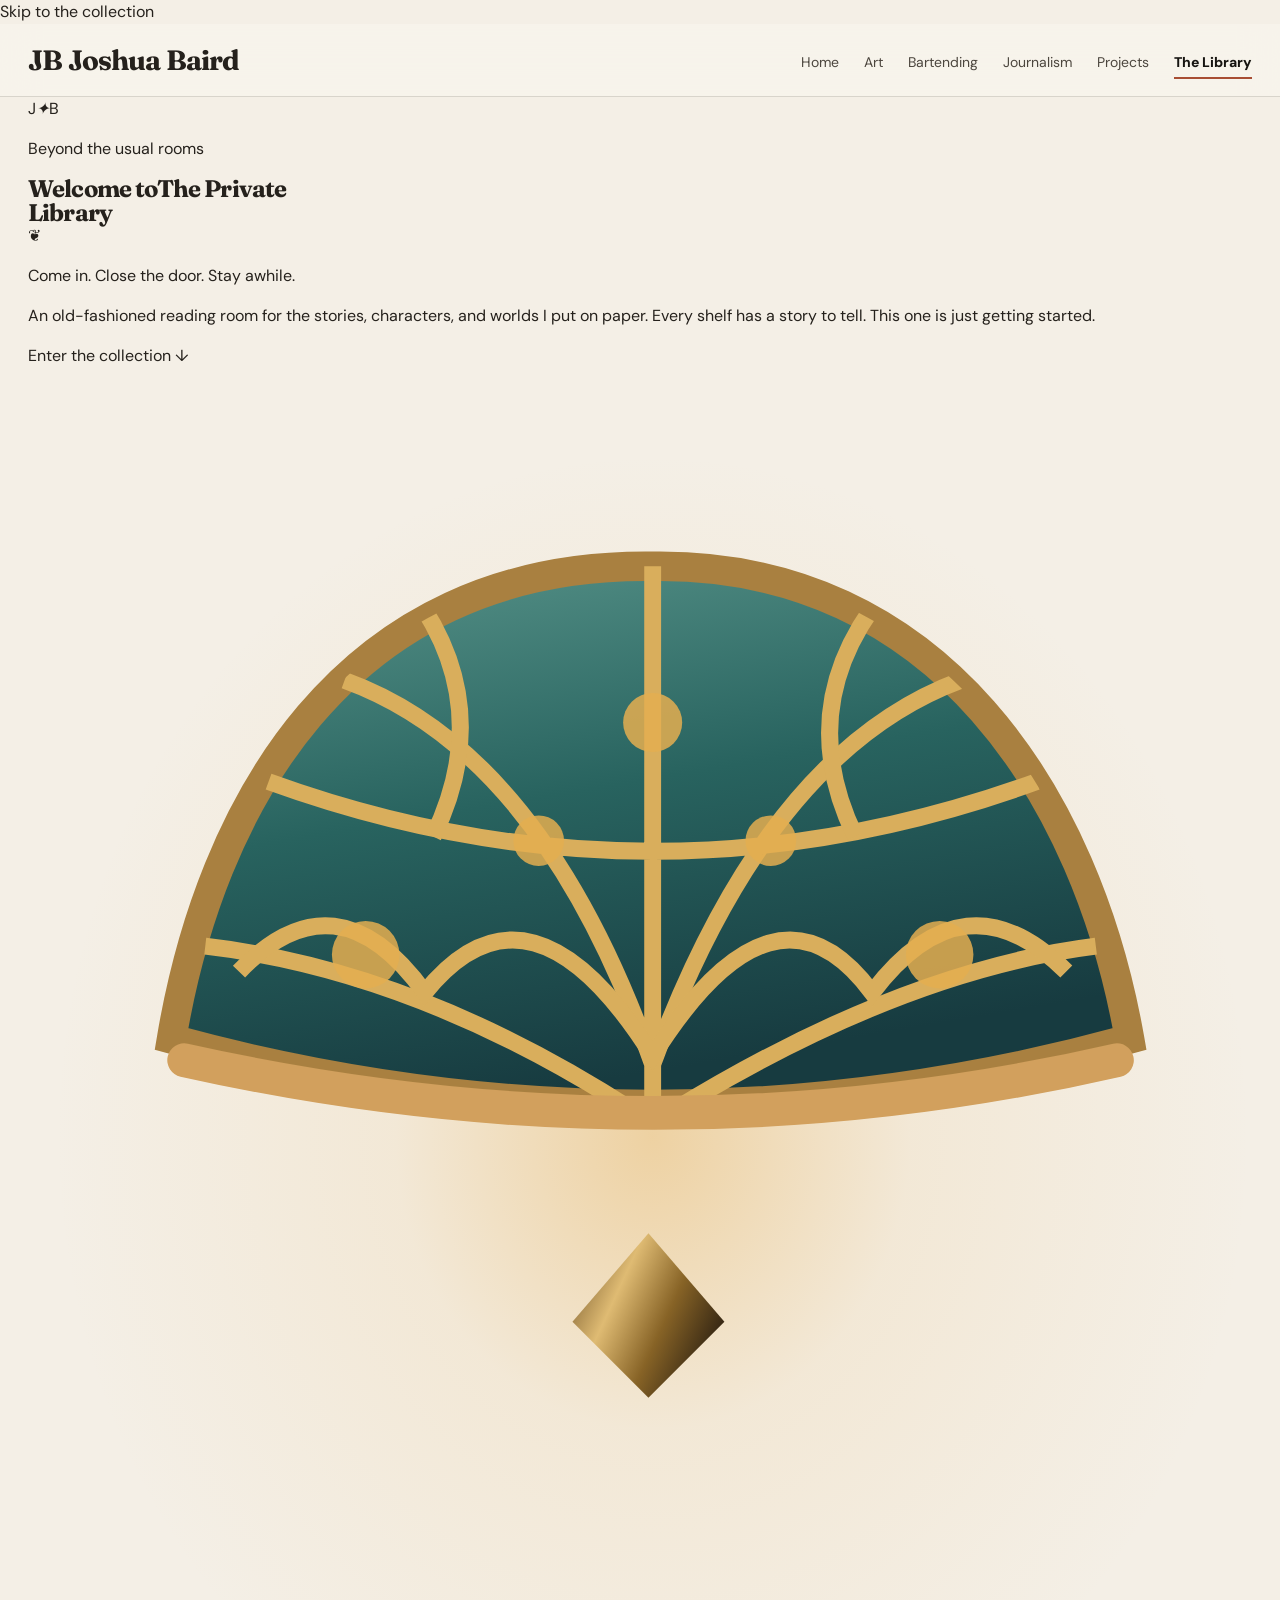
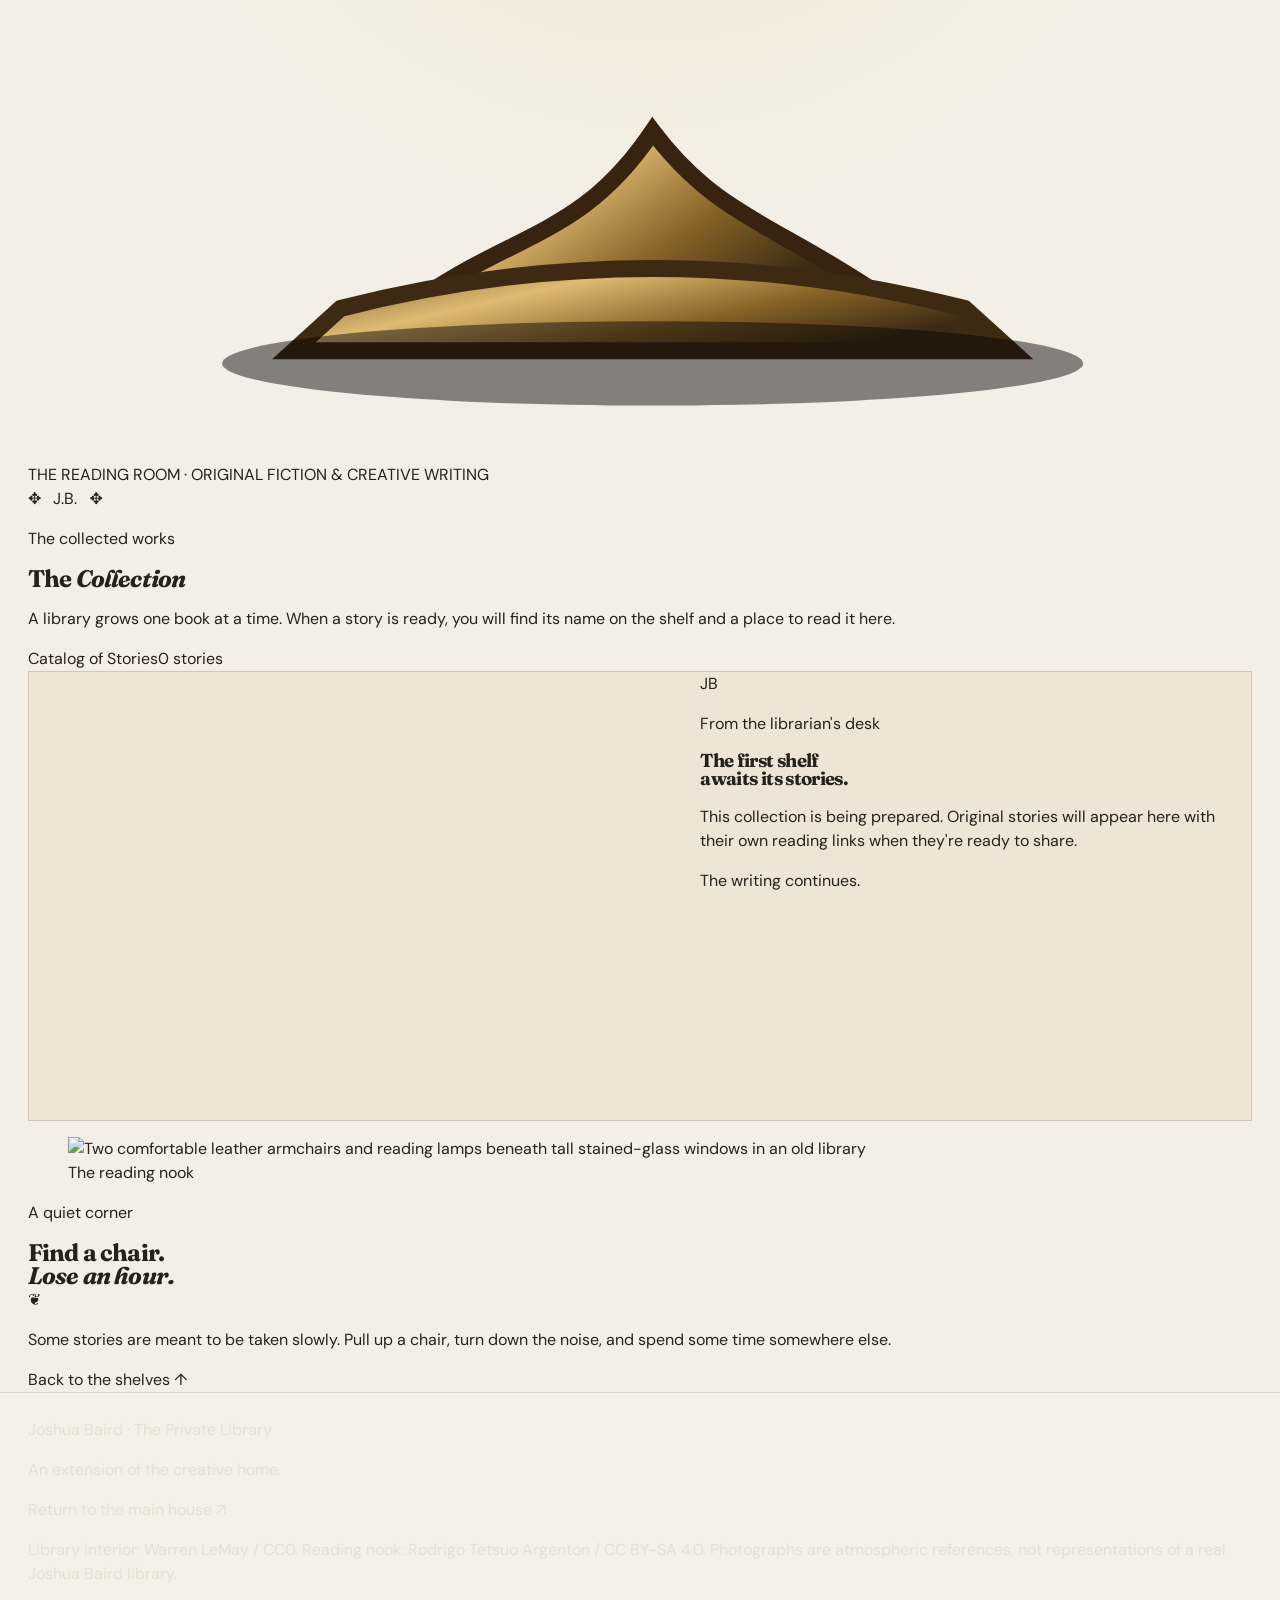
==== commit f9d057b0: "Transform Creative Writing into atmospheric Victorian private library" ====
--- a/creative-writing.html
+++ b/creative-writing.html
@@ -3,120 +3,132 @@
 <head>
 <meta charset="utf-8">
 <meta name="viewport" content="width=device-width,initial-scale=1">
-<meta name="description" content="Creative writing by Joshua Baird: original stories, developing worlds, and new work as it is published.">
-<title>Creative Writing — Joshua Baird</title>
+<meta name="description" content="The private library of Joshua Baird: original fiction and creative writing collected for reading.">
+<meta name="theme-color" content="#1b130f">
+<title>The Private Library | Creative Writing by Joshua Baird</title>
 <link rel="stylesheet" href="assets/css/site.css">
 <link rel="stylesheet" href="assets/css/creative-writing.css">
 </head>
-<body class="site-shell writing-page">
-<a class="cw-skip-link" href="#main-content">Skip to content</a>
-<nav class="nav" aria-label="Main navigation">
-  <div class="container nav-inner">
-    <a class="brand" href="index.html"><span class="brand-j">J</span>oshua Baird</a>
-    <button class="menu-btn" type="button" aria-label="Menu" aria-expanded="false" aria-controls="writing-nav">☰</button>
-    <div class="nav-links" id="writing-nav">
-      <a href="index.html">Home</a>
-      <a href="art.html">Art</a>
-      <a href="bartending.html">Bartending</a>
-      <a href="journalism.html">Journalism</a>
-      <a href="projects.html">Projects</a>
-      <a class="active" aria-current="page" href="creative-writing.html">Creative Writing</a>
-    </div>
-  </div>
-</nav>
-<main id="main-content">
-  <section class="cw-hero">
-    <div class="cw-paint cw-paint-blue" aria-hidden="true"></div>
-    <div class="cw-paint cw-paint-red" aria-hidden="true"></div>
-    <div class="cw-paint cw-paint-ink" aria-hidden="true"></div>
-    <div class="container cw-hero-grid">
-      <div class="cw-hero-copy reveal">
-        <div class="eyebrow">Joshua Baird / Creative Writing</div>
-        <h1>Some stories<br><em>refuse</em> a<br>straight line<span class="cw-period">.</span></h1>
-        <p>A place for the stories I write. Characters, worlds, and ideas that need a little more room to unfold.</p>
-        <div class="cw-hero-actions">
-          <a class="btn cw-ink-btn" href="#stories">Explore the stories <span aria-hidden="true">↗</span></a>
-          <a class="cw-back-link" href="index.html">← Back to the creative home</a>
-        </div>
-        <div class="cw-hand-note" aria-hidden="true">One idea.<br>A thousand directions.</div>
-      </div>
-      <div class="cw-hero-collage reveal" aria-label="A collage of original abstract art and overlapping pages">
-        <figure class="cw-art cw-art-grid"><img src="assets/img/art/grid-lines.png" alt="Abstract artwork with layered grid lines by Joshua Baird"></figure>
-        <figure class="cw-art cw-art-blue"><img src="assets/img/art/blue-diamond.png" alt="Blue geometric abstract artwork by Joshua Baird"></figure>
-        <div class="cw-paper-sheet cw-paper-back" aria-hidden="true"></div>
-        <div class="cw-paper-sheet cw-paper-front" aria-hidden="true">
-          <span>NOTES FROM<br>THE MARGINS</span>
-          <span class="cw-paper-rule"></span>
-          <span class="cw-paper-lines"></span>
-          <strong>WHAT<br>HAPPENS<br>NEXT?</strong>
-          <i>Turn the page.</i>
-        </div>
-        <div class="cw-tape cw-tape-top" aria-hidden="true"></div>
-        <div class="cw-collage-star" aria-hidden="true">✳</div>
+<body class="writing-page">
+<a class="cw-skip" href="#main-content">Skip to the collection</a>
+<header class="cw-site-header">
+  <nav class="nav" aria-label="Main navigation">
+    <div class="container nav-inner">
+      <a class="brand" href="index.html"><span class="cw-brand-monogram">JB</span> <span class="cw-brand-name">Joshua Baird</span></a>
+      <button class="menu-btn" type="button" aria-label="Menu" aria-expanded="false" aria-controls="writing-nav">☰</button>
+      <div class="nav-links" id="writing-nav">
+        <a href="index.html">Home</a>
+        <a href="art.html">Art</a>
+        <a href="bartending.html">Bartending</a>
+        <a href="journalism.html">Journalism</a>
+        <a href="projects.html">Projects</a>
+        <a class="active" aria-current="page" href="creative-writing.html">The Library</a>
       </div>
     </div>
-    <div class="cw-hero-ribbon" aria-hidden="true">CHARACTERS / QUESTIONS / WORLDS / CONSEQUENCES / CHARACTERS / QUESTIONS / WORLDS</div>
-  </section>
-
-  <section id="stories" class="cw-library">
-    <div class="container">
-      <div class="cw-library-heading reveal">
-        <div>
-          <div class="eyebrow">The writing desk</div>
-          <h2>Every story<br>opens a door.</h2>
-        </div>
-        <p>Original writing, collected here as it is ready to be shared. Each story gets a direct link to read it.</p>
+  </nav>
+</header>
+<main id="main-content">
+  <section class="cw-entrance" aria-labelledby="library-title">
+    <div class="cw-entrance-scene" aria-hidden="true"></div>
+    <div class="cw-entrance-vignette" aria-hidden="true"></div>
+    <div class="cw-corner cw-corner-tl" aria-hidden="true"></div>
+    <div class="cw-corner cw-corner-tr" aria-hidden="true"></div>
+    <div class="cw-corner cw-corner-bl" aria-hidden="true"></div>
+    <div class="cw-corner cw-corner-br" aria-hidden="true"></div>
+    <div class="container cw-entrance-inner">
+      <div class="cw-entrance-copy reveal">
+        <div class="cw-crest" aria-hidden="true"><span>J</span><i>✦</i><span>B</span></div>
+        <p class="cw-eyebrow">Beyond the usual rooms</p>
+        <h1 id="library-title"><span class="cw-title-intro">Welcome to</span><span class="cw-title-main">The Private<br>Library</span></h1>
+        <div class="cw-divider" aria-hidden="true"><span>❦</span></div>
+        <p class="cw-entrance-lead">Come in. Close the door. Stay awhile.</p>
+        <p class="cw-entrance-description">An old-fashioned reading room for the stories, characters, and worlds I put on paper. Every shelf has a story to tell. This one is just getting started.</p>
+        <a href="#collection" class="cw-primary-link">Enter the collection <span aria-hidden="true">↓</span></a>
       </div>
-
-      <div class="cw-shelf-head">
-        <span>THE STORY SHELF</span>
-        <span class="cw-shelf-count" data-writing-count aria-live="polite">0 stories</span>
+      <div class="cw-entrance-lamp" aria-hidden="true">
+        <svg viewBox="0 0 290 400" role="img" focusable="false">
+          <defs>
+            <radialGradient id="cwLampGlow"><stop offset="0" stop-color="#e8b663" stop-opacity=".52"/><stop offset=".43" stop-color="#e8b663" stop-opacity=".12"/><stop offset="1" stop-color="#e8b663" stop-opacity="0"/></radialGradient>
+            <linearGradient id="cwGlass" x1="0" y1="0" x2="0.3" y2="1"><stop stop-color="#59958b"/><stop offset=".5" stop-color="#28635f"/><stop offset="1" stop-color="#173b40"/></linearGradient>
+            <linearGradient id="cwBronze" x1="0" y1="0" x2="1" y2=".5"><stop stop-color="#61451e"/><stop offset=".38" stop-color="#dfbb73"/><stop offset=".7" stop-color="#876326"/><stop offset="1" stop-color="#3b2b15"/></linearGradient>
+            <clipPath id="cwShade"><path d="M148 47C74 46 43 105 34 159Q148 190 261 159C251 102 216 46 148 47Z"/></clipPath>
+          </defs>
+          <ellipse cx="148" cy="182" rx="142" ry="162" fill="url(#cwLampGlow)"/>
+          <path d="M148 47C74 46 43 105 34 159Q148 190 261 159C251 102 216 46 148 47Z" fill="url(#cwGlass)" stroke="#a98040" stroke-width="7"/>
+          <g clip-path="url(#cwShade)" stroke="#d9ae5c" stroke-width="4" fill="none">
+            <path d="M148 40V182M75 74Q122 91 148 165M221 74Q175 91 148 165M42 137Q94 143 148 179Q205 143 253 137M57 98Q148 131 239 98"/>
+            <path d="M50 143Q73 119 94 148Q119 117 148 163Q177 117 200 148Q222 119 246 143"/>
+            <path d="M91 53Q111 80 96 111M203 53Q181 80 196 111"/>
+          </g>
+          <g fill="#e4ae50" opacity=".85"><circle cx="148" cy="84" r="7"/><circle cx="80" cy="139" r="8"/><circle cx="216" cy="139" r="8"/><circle cx="121" cy="112" r="6"/><circle cx="176" cy="112" r="6"/></g>
+          <path d="M37 164Q149 189 258 164" fill="none" stroke="#d2a05d" stroke-width="8" stroke-linecap="round"/>
+          <path d="M147 177V329" stroke="url(#cwBronze)" stroke-width="15" stroke-linecap="round"/>
+          <path d="M147 205l-18 21 18 18 18-18z" fill="url(#cwBronze)"/>
+          <path d="M148 323C132 347 116 347 94 362L202 362C177 345 163 343 148 323Z" fill="url(#cwBronze)" stroke="#372310" stroke-width="4"/>
+          <path d="M74 365Q148 346 222 365L233 375H63Z" fill="url(#cwBronze)" stroke="#3e2a12" stroke-width="4"/>
+          <ellipse cx="148" cy="378" rx="102" ry="10" fill="#080605" opacity=".48"/>
+        </svg>
       </div>
-      <div class="cw-filters" data-writing-filters hidden aria-label="Filter stories by category"></div>
-      <div class="cw-story-grid" data-writing-list aria-live="polite"></div>
-      <div class="cw-empty-state reveal" data-writing-empty>
-        <div class="cw-empty-left">
-          <span class="cw-empty-number" aria-hidden="true">01</span>
-          <div class="eyebrow">A space for what's next</div>
-          <h3>The shelf is<br><em>ready.</em></h3>
-          <p>This is where new stories will appear, with a link to each one when it's published.</p>
-        </div>
-        <div class="cw-empty-art" aria-hidden="true">
-          <img src="assets/img/art/gold-blue-circle.png" alt="">
-          <span>THE NEXT<br>CHAPTER<br>STARTS HERE ↗</span>
-        </div>
-      </div>
-      <p class="cw-load-error" data-writing-error role="status" hidden>The story list could not be loaded. Please try again later.</p>
+      <div class="cw-photo-caption">THE READING ROOM · ORIGINAL FICTION &amp; CREATIVE WRITING</div>
     </div>
   </section>
 
-  <section class="cw-notebook">
-    <div class="container cw-notebook-grid">
-      <div class="cw-notebook-image reveal">
-        <img src="assets/img/art/shards-red-x.png" alt="Abstract painting with bold red shapes by Joshua Baird" loading="lazy">
-        <span>NOT ALL IDEAS<br>STAY ON THE PAGE.</span>
+  <div class="cw-spines" aria-hidden="true"><span></span></div>
+
+  <section id="collection" class="cw-collection" aria-labelledby="collection-title">
+    <div class="cw-paneling" aria-hidden="true"></div>
+    <div class="container cw-collection-inner">
+      <div class="cw-section-ornament" aria-hidden="true">✥ &nbsp; J.B. &nbsp; ✥</div>
+      <p class="cw-eyebrow">The collected works</p>
+      <h2 id="collection-title">The <em>Collection</em></h2>
+      <p class="cw-section-intro">A library grows one book at a time. When a story is ready, you will find its name on the shelf and a place to read it here.</p>
+
+      <div class="cw-shelf-frame">
+        <div class="cw-shelf-label"><span>Catalog of Stories</span><span data-writing-count aria-live="polite">0 stories</span></div>
+        <div class="cw-filters" data-writing-filters hidden aria-label="Filter stories by category"></div>
+        <div class="cw-story-grid" data-writing-list aria-live="polite"></div>
+        <div class="cw-empty-state" data-writing-empty>
+          <div class="cw-empty-visual" aria-hidden="true">
+            <span class="cw-book spine-1"></span><span class="cw-book spine-2"></span><span class="cw-book spine-3"></span><span class="cw-book spine-4"></span><span class="cw-book spine-5"></span><span class="cw-book spine-6"></span><span class="cw-book spine-7"></span><span class="cw-book spine-8"></span><span class="cw-book spine-9"></span>
+          </div>
+          <div class="cw-empty-letter">
+            <div class="cw-letter-monogram" aria-hidden="true">JB</div>
+            <p class="cw-letter-small">From the librarian's desk</p>
+            <h3>The first shelf<br>awaits its stories.</h3>
+            <p>This collection is being prepared. Original stories will appear here with their own reading links when they're ready to share.</p>
+            <span class="cw-letter-signature">The writing continues.</span>
+          </div>
+        </div>
+        <p class="cw-load-error" data-writing-error role="status" hidden>The story catalog could not be loaded. Please try again later.</p>
       </div>
-      <div class="cw-notebook-copy reveal">
-        <div class="eyebrow">Beyond the first draft</div>
-        <h2>Curiosity<br>doesn't stay<br><em>in the margins.</em></h2>
-        <p>Some stories begin with a person. Some begin with a question. The interesting part is finding out where they go.</p>
-        <a class="btn cw-ink-btn" href="art.html">Explore the art <span aria-hidden="true">↗</span></a>
-        <div class="cw-notebook-script" aria-hidden="true">Write. Rewrite.<br>See what survives.</div>
+    </div>
+  </section>
+
+  <section class="cw-parlor" aria-labelledby="parlor-title">
+    <div class="container cw-parlor-grid">
+      <figure class="cw-parlor-photo reveal">
+        <img src="https://upload.wikimedia.org/wikipedia/commons/thumb/c/c5/Westmount_Public_Library_by_Rodrigo_Tetsuo_Argenton_%2801%29.jpg/960px-Westmount_Public_Library_by_Rodrigo_Tetsuo_Argenton_%2801%29.jpg" alt="Two comfortable leather armchairs and reading lamps beneath tall stained-glass windows in an old library" loading="lazy" referrerpolicy="no-referrer">
+        <figcaption>The reading nook</figcaption>
+      </figure>
+      <div class="cw-parlor-copy reveal">
+        <p class="cw-eyebrow">A quiet corner</p>
+        <h2 id="parlor-title">Find a chair.<br><em>Lose an hour.</em></h2>
+        <div class="cw-small-rule" aria-hidden="true">❦</div>
+        <p>Some stories are meant to be taken slowly. Pull up a chair, turn down the noise, and spend some time somewhere else.</p>
+        <a class="cw-secondary-link" href="#collection">Back to the shelves <span aria-hidden="true">↑</span></a>
       </div>
     </div>
   </section>
 </main>
 <footer class="footer cw-footer">
-  <div class="container footer-inner">
+  <div class="container cw-footer-grid">
     <div>
-      <div class="brand"><span class="brand-j">J</span>oshua Baird</div>
-      <div class="footer-small">Curious by nature. Still writing.</div>
+      <div class="cw-footer-brand">Joshua Baird <span>·</span> The Private Library</div>
+      <p>An extension of the creative home.</p>
     </div>
-    <div class="footer-links">
-      <a href="index.html">Home</a>
-      <a href="art.html">Art</a>
-      <a href="journalism.html">Journalism</a>
-      <a href="projects.html">Projects</a>
+    <div class="cw-footer-right">
+      <a href="index.html">Return to the main house ↗</a>
+      <p class="cw-photo-credit">Library interior: <a href="https://commons.wikimedia.org/wiki/File:Library,_Biltmore_House,_Biltmore_Estate,_Asheville,_NC_(46675472672).jpg" target="_blank" rel="noopener noreferrer">Warren LeMay / CC0</a>. Reading nook: <a href="https://commons.wikimedia.org/wiki/File:Westmount_Public_Library_by_Rodrigo_Tetsuo_Argenton_(01).jpg" target="_blank" rel="noopener noreferrer">Rodrigo Tetsuo Argenton / CC BY-SA 4.0</a>. Photographs are atmospheric references, not representations of a real Joshua Baird library.</p>
     </div>
   </div>
 </footer>
--- a/assets/css/creative-writing.css
+++ b/assets/css/creative-writing.css
@@ -0,0 +1,131 @@
+/* Creative Writing page — intentionally scoped; do not alter the homepage's visual rules. */
+.writing-page{overflow-x:hidden}
+.writing-page .brand-j{display:inline-block;transform:rotate(-10deg) translate(-.02em,.02em)}
+.cw-skip-link{position:absolute;z-index:200;left:12px;top:-80px;padding:12px 18px;background:#25211c;color:white}
+.cw-skip-link:focus{top:8px}
+.writing-page a:focus-visible,.writing-page button:focus-visible{outline:3px solid #1e6ca6;outline-offset:4px}
+.writing-page .nav-links a[aria-current="page"]{color:#171511;font-weight:800}
+.cw-hero{position:relative;isolation:isolate;overflow:hidden;padding:78px 0 0;background:radial-gradient(circle at 11% 11%,#fffaf1 0,transparent 43%),linear-gradient(120deg,#f2e9de,#eae1d5)}
+.cw-hero:before{content:"";position:absolute;inset:0;z-index:-1;opacity:.29;pointer-events:none;background:repeating-linear-gradient(101deg,transparent 0 42px,rgba(48,37,23,.032) 42px 43px)}
+.cw-hero-grid{position:relative;display:grid;grid-template-columns:1.08fr .92fr;gap:46px;align-items:center;min-height:650px}
+.cw-hero-copy{position:relative;z-index:4;padding:0 0 92px}
+.cw-hero-copy h1{font-size:clamp(68px,6.9vw,116px);line-height:.88;letter-spacing:-.065em;max-width:820px;margin:22px 0 27px}
+.cw-hero-copy h1 em{font-weight:600;color:#b54d36}
+.cw-period{color:#1e669c}
+.cw-hero-copy>p{font-size:19px;line-height:1.65;max-width:540px;color:#514941;margin-bottom:27px}
+.cw-hero-actions{display:flex;gap:22px;align-items:center;flex-wrap:wrap}
+.cw-ink-btn{border-radius:3px;background:#27231f;border-color:#27231f;box-shadow:7px 7px 0 rgba(45,35,26,.09)}
+.cw-back-link{font-size:12px;text-transform:uppercase;letter-spacing:.10em;font-weight:800;border-bottom:1px solid #7b6657;padding-bottom:4px}
+.cw-hand-note{position:absolute;bottom:18px;right:11%;font:700 29px/1 var(--hand);transform:rotate(-6deg);color:#473e34}
+.cw-hand-note:after{content:"";display:block;width:100px;border-bottom:3px solid #b54d36;transform:rotate(-5deg);margin:7px 0 0 22px}
+.cw-paint{position:absolute;pointer-events:none;z-index:-1}
+.cw-paint-blue{width:420px;height:450px;left:46%;top:4%;background:repeating-linear-gradient(124deg,#1e68a0 0 28px,transparent 29px 62px);transform:rotate(12deg);opacity:.18;clip-path:polygon(22% 0,94% 17%,79% 40%,100% 72%,49% 100%,0 80%,10% 31%)}
+.cw-paint-red{width:480px;height:420px;left:38%;bottom:-70px;background:repeating-linear-gradient(27deg,#b85039 0 20px,transparent 21px 48px);transform:rotate(-14deg);opacity:.20;clip-path:polygon(0 20%,39% 0,69% 33%,100% 22%,85% 86%,26% 100%)}
+.cw-paint-ink{width:370px;height:430px;right:-170px;top:8%;background:repeating-linear-gradient(48deg,#292725 0 8px,transparent 9px 49px);opacity:.12;transform:rotate(13deg)}
+.cw-hero-collage{min-height:600px;position:relative;isolation:isolate}
+.cw-art{position:absolute;margin:0;padding:9px;background:#fffbf4;box-shadow:0 20px 44px rgba(54,36,24,.19);z-index:2}
+.cw-art img{width:100%;height:100%;object-fit:cover}
+.cw-art-grid{width:64%;height:300px;top:5%;right:2%;transform:rotate(7deg)}
+.cw-art-blue{width:56%;height:330px;left:0;bottom:2%;transform:rotate(-9deg);z-index:3}
+.cw-paper-sheet{position:absolute;background:#fffaf0;box-shadow:0 25px 50px rgba(37,27,21,.20)}
+.cw-paper-back{width:55%;height:410px;left:32%;top:18%;transform:rotate(12deg);z-index:3;background:repeating-linear-gradient(0deg,#f7ecdf 0 31px,#ead9cb 32px 33px)}
+.cw-paper-front{width:58%;min-height:415px;right:4%;bottom:4%;padding:37px 25px 20px;transform:rotate(3.5deg);z-index:4;border:1px solid rgba(52,43,34,.1);display:flex;flex-direction:column;color:#332b26}
+.cw-paper-front>span:first-child{font:800 11px/1.5 var(--sans);letter-spacing:.24em}
+.cw-paper-rule{display:block;width:38%;border-bottom:4px solid #bb5436;margin:23px 0 12px}
+.cw-paper-lines{display:block;flex:1;background:repeating-linear-gradient(0deg,transparent 0 26px,rgba(51,45,37,.12) 27px 28px)}
+.cw-paper-front strong{position:relative;font:700 clamp(27px,3.2vw,51px)/.94 var(--serif);letter-spacing:-.05em}
+.cw-paper-front i{font:700 29px/1 var(--hand);color:#af5338;transform:rotate(-6deg);align-self:flex-end;margin-top:18px}
+.cw-tape{position:absolute;width:115px;height:25px;background:rgba(207,183,151,.72);transform:rotate(-22deg);z-index:5}
+.cw-tape-top{top:18%;right:7%}
+.cw-collage-star{position:absolute;left:6%;top:4%;font-size:70px;color:#a94c35;z-index:4;transform:rotate(14deg)}
+.cw-hero-ribbon{position:relative;z-index:3;white-space:nowrap;overflow:hidden;padding:13px 0 11px;border-top:1px solid rgba(50,43,36,.18);border-bottom:1px solid rgba(50,43,36,.18);background:rgba(255,253,248,.6);color:#665b4e;font:800 11px/1.2 var(--sans);letter-spacing:.26em;text-align:center}
+.cw-library{padding:106px 0 120px;background:#f8f3e9}
+.cw-library-heading{display:grid;grid-template-columns:1.3fr .7fr;gap:40px;align-items:end;margin-bottom:60px}
+.cw-library-heading h2{font-size:clamp(56px,6.3vw,96px);margin-top:12px}
+.cw-library-heading>p{border-left:2px solid #bc553a;padding-left:25px;max-width:420px;color:#554c43;font-size:17px;line-height:1.7}
+.cw-shelf-head{display:flex;justify-content:space-between;align-items:center;gap:20px;border-bottom:2px solid #302922;padding-bottom:15px;margin-bottom:26px;font:800 12px/1.2 var(--sans);letter-spacing:.18em}
+.cw-shelf-count{color:#786c60;font-size:11px}
+.cw-filters{display:flex;flex-wrap:wrap;gap:10px;margin:0 0 28px}
+.cw-filters[hidden]{display:none}
+.cw-filter{cursor:pointer;padding:10px 16px;background:transparent;border:1px solid rgba(49,40,31,.3);border-radius:0;font:700 12px/1.2 var(--sans);color:#393029;transition:background .2s,color .2s}
+.cw-filter:hover,.cw-filter[aria-pressed="true"]{background:#2d2923;color:#fff}
+.cw-story-grid{display:grid;grid-template-columns:repeat(3,minmax(0,1fr));gap:22px}
+.cw-story-grid:empty{display:none}
+.cw-story-card{display:flex;flex-direction:column;min-height:485px;background:#fffaf1;border:1px solid rgba(54,43,30,.13);box-shadow:0 14px 36px rgba(49,36,24,.09);overflow:hidden;transition:transform .22s,box-shadow .22s}
+.cw-story-card:hover{transform:translateY(-5px) rotate(-.3deg);box-shadow:0 25px 50px rgba(49,36,24,.15)}
+.cw-story-cover{height:218px;position:relative;overflow:hidden;background:linear-gradient(125deg,#252f3f,#1b6c9f 48%,#b44d37 49%,#d88f65 100%);display:flex;justify-content:center;align-items:center}
+.cw-story-cover img{height:100%;width:100%;object-fit:cover}
+.cw-story-cover.no-image:after{content:"✳";position:absolute;font:200px/1 var(--serif);color:rgba(255,255,255,.18);transform:rotate(12deg)}
+.cw-story-cover.no-image span{position:relative;z-index:1;font:800 13px/1.2 var(--sans);text-transform:uppercase;letter-spacing:.18em;color:white}
+.cw-story-copy{padding:26px;display:flex;flex:1;flex-direction:column}
+.cw-story-category{display:block;margin-bottom:17px;color:#a84e33;font:800 10px/1.3 var(--sans);text-transform:uppercase;letter-spacing:.2em}
+.cw-story-copy h3{font-size:35px;line-height:1.06;margin-bottom:16px}
+.cw-story-copy p{font-size:15px;line-height:1.65;color:#5a5148;margin:0 0 26px}
+.cw-story-link{margin-top:auto;align-self:flex-start;font:800 12px/1.2 var(--sans);letter-spacing:.12em;text-transform:uppercase;border-bottom:2px solid #a84e33;padding-bottom:5px}
+.cw-empty-state[hidden]{display:none}
+.cw-empty-state{display:grid;grid-template-columns:1fr .82fr;min-height:450px;background:#eee5d7;border:1px solid rgba(55,44,33,.16);overflow:hidden}
+.cw-empty-left{position:relative;display:flex;flex-direction:column;align-items:flex-start;padding:64px 8%;justify-content:center}
+.cw-empty-number{position:absolute;right:8%;top:30px;font:800 110px/1 var(--serif);color:rgba(52,41,33,.06)}
+.cw-empty-left h3{font-size:clamp(54px,6vw,91px);line-height:.9;margin:17px 0 25px}
+.cw-empty-left h3 em{color:#b75138}
+.cw-empty-left p{max-width:420px;color:#5f554c;font-size:17px;line-height:1.7}
+.cw-empty-art{position:relative;min-height:450px;overflow:hidden;background:#21344d}
+.cw-empty-art img{width:100%;height:100%;object-fit:cover;filter:saturate(.84);opacity:.92}
+.cw-empty-art:after{content:"";position:absolute;inset:0;background:linear-gradient(0deg,rgba(20,23,30,.72),transparent 55%)}
+.cw-empty-art span{position:absolute;left:36px;bottom:38px;z-index:2;color:white;font:800 clamp(28px,3.5vw,51px)/1.02 var(--serif)}
+.cw-load-error{border-left:3px solid #b75138;padding:15px 20px;color:#723c2d}
+.cw-notebook{padding:105px 0;background:#e8ded1;overflow:hidden}
+.cw-notebook-grid{display:grid;grid-template-columns:.9fr 1.1fr;gap:9%;align-items:center}
+.cw-notebook-image{position:relative;min-height:550px;transform:rotate(-2deg);padding:12px 12px 75px;background:#fcf8ee;box-shadow:0 25px 50px rgba(48,36,26,.19)}
+.cw-notebook-image img{width:100%;height:485px;object-fit:cover}
+.cw-notebook-image span{position:absolute;bottom:22px;left:28px;font:700 28px/1 var(--hand)}
+.cw-notebook-copy{position:relative;padding:40px 0}
+.cw-notebook-copy h2{font-size:clamp(58px,6vw,98px);line-height:.92;margin:15px 0 30px}
+.cw-notebook-copy h2 em{color:#b44f36}
+.cw-notebook-copy>p{font-size:18px;line-height:1.75;max-width:560px;margin-bottom:27px;color:#4e463e}
+.cw-notebook-script{font:700 34px/1.02 var(--hand);transform:rotate(-6deg);max-width:245px;margin:45px 0 0 auto;color:#574c40}
+.cw-footer{background:#f5f0e7;border-top:1px solid rgba(55,43,31,.12)}
+@media(max-width:1080px){
+ .cw-hero-grid{gap:20px}.cw-hero-copy h1{font-size:clamp(66px,7.5vw,95px)}
+ .cw-story-grid{grid-template-columns:repeat(2,minmax(0,1fr))}
+}
+@media(max-width:960px){
+ .writing-page .nav-links{display:none}
+ .writing-page .menu-btn{display:block}
+ .writing-page .nav-links.mobile-open{display:flex;position:absolute;top:72px;left:0;right:0;background:rgba(248,244,236,.98);padding:14px 24px 22px;flex-direction:column;align-items:flex-start;border-bottom:1px solid rgba(0,0,0,.12);z-index:99}
+ .cw-hero-grid{grid-template-columns:1fr;gap:0}
+ .cw-hero-copy{padding:12px 0 35px}.cw-hero-copy h1{font-size:clamp(72px,11vw,112px);max-width:850px}
+ .cw-hero-collage{min-height:580px;max-width:720px;width:100%;margin:0 auto 35px}
+ .cw-hand-note{right:0;bottom:0}
+ .cw-notebook-grid{grid-template-columns:1fr;gap:55px}
+ .cw-notebook-image{max-width:600px}
+ .cw-notebook-copy{padding:0}
+}
+@media(max-width:680px){
+ .cw-hero{padding-top:42px}
+ .cw-hero-copy h1{font-size:clamp(53px,12.7vw,82px);line-height:.92;overflow-wrap:normal}
+ .cw-hero-copy>p{font-size:17px}
+ .cw-hero-actions{align-items:flex-start;flex-direction:column}
+ .cw-hand-note{position:static;display:inline-block;font-size:25px;margin:35px 0 0 22px}
+ .cw-hero-collage{min-height:420px}
+ .cw-art-grid{width:66%;height:220px}.cw-art-blue{height:250px}
+ .cw-paper-back{height:315px}.cw-paper-front{min-height:320px;padding:21px 17px 15px}
+ .cw-paper-front strong{font-size:clamp(22px,6.5vw,41px)}
+ .cw-paper-front i{font-size:22px}
+ .cw-collage-star{font-size:48px}
+ .cw-library{padding:65px 0 75px}.cw-library-heading{grid-template-columns:1fr;gap:10px;margin-bottom:35px}
+ .cw-library-heading h2{font-size:clamp(49px,11vw,74px)}
+ .cw-library-heading>p{margin:16px 0 0}
+ .cw-story-grid{grid-template-columns:1fr}
+ .cw-empty-state{grid-template-columns:1fr}.cw-empty-left{padding:42px 28px}.cw-empty-art{min-height:290px;height:290px}
+ .cw-empty-art span{font-size:32px}
+ .cw-notebook{padding:72px 0}
+ .cw-notebook-image{min-height:340px;padding-bottom:61px}
+ .cw-notebook-image img{height:310px}
+ .cw-notebook-image span{font-size:23px}
+ .cw-notebook-copy h2{font-size:clamp(50px,11vw,76px)}
+}
+@media(prefers-reduced-motion:reduce){
+ .cw-story-card,.cw-ink-btn{transition:none}
+ .cw-story-card:hover,.cw-ink-btn:hover{transform:none}
+}
